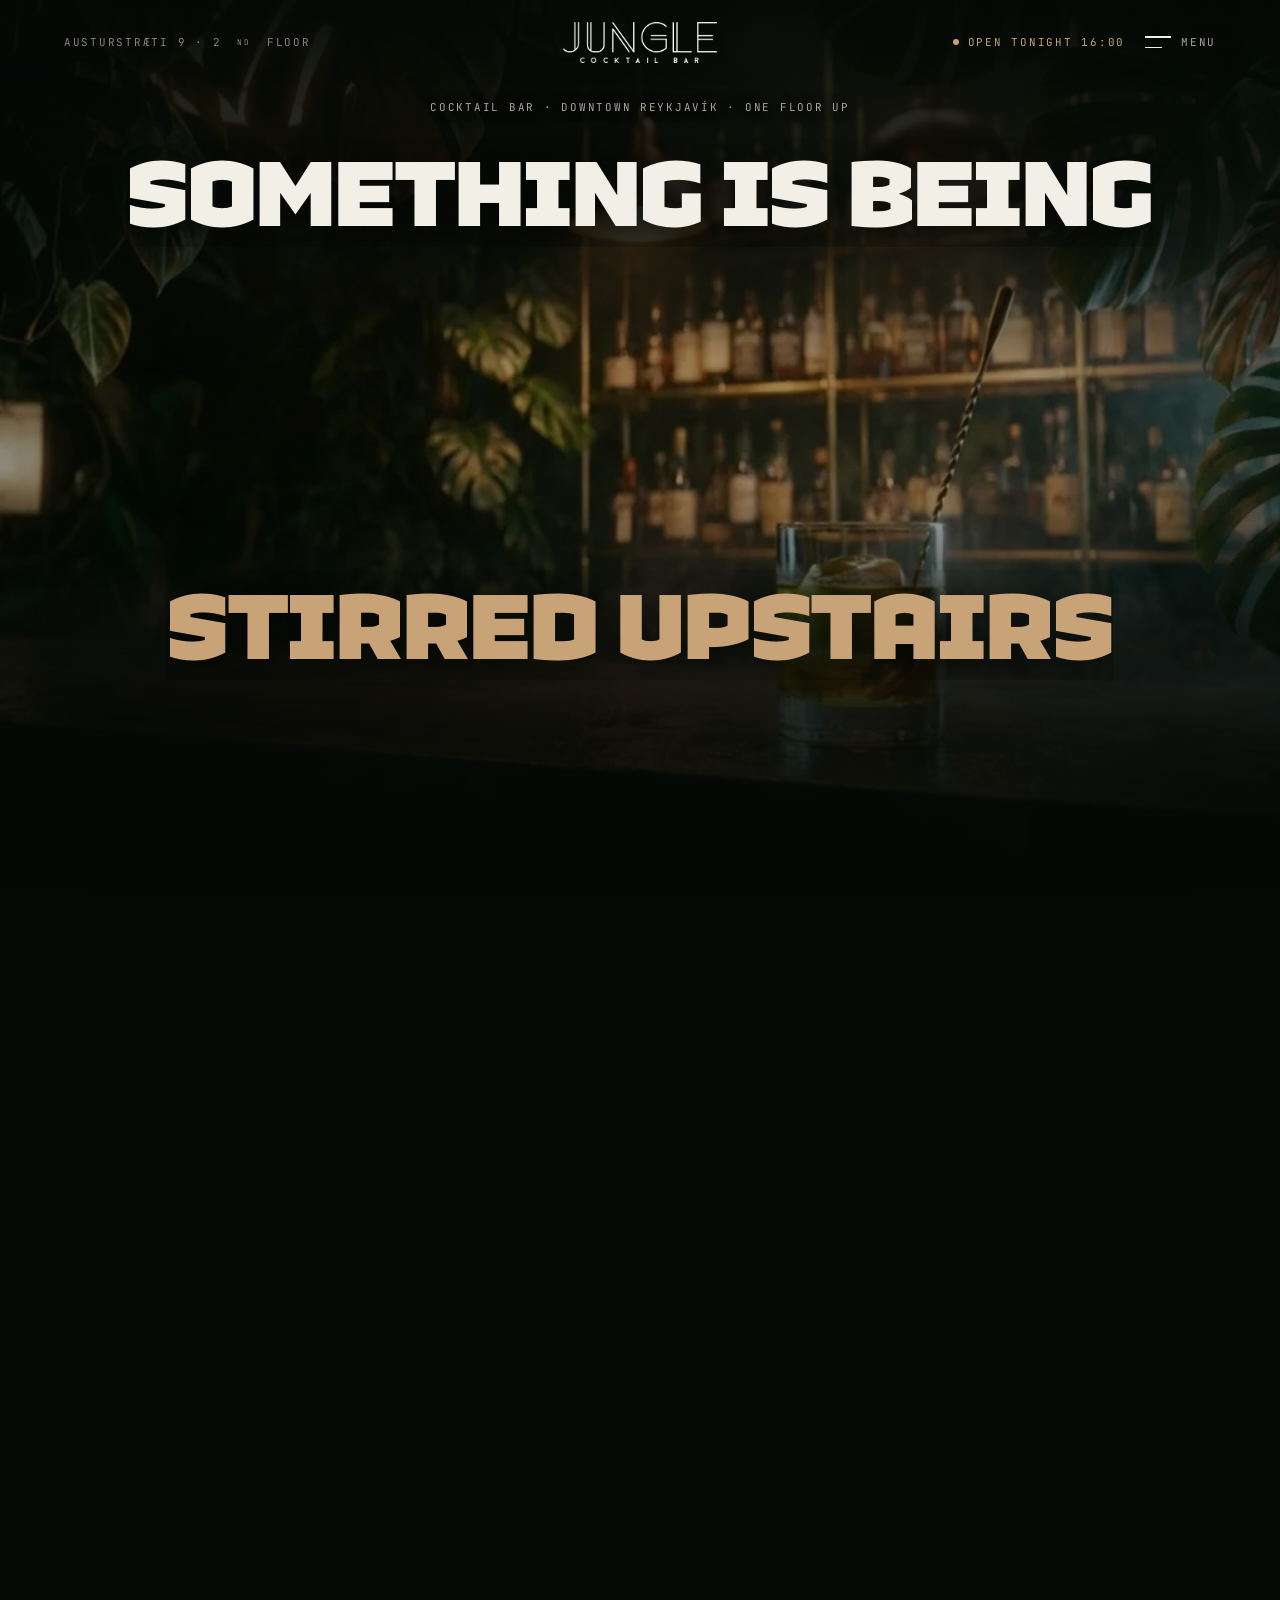
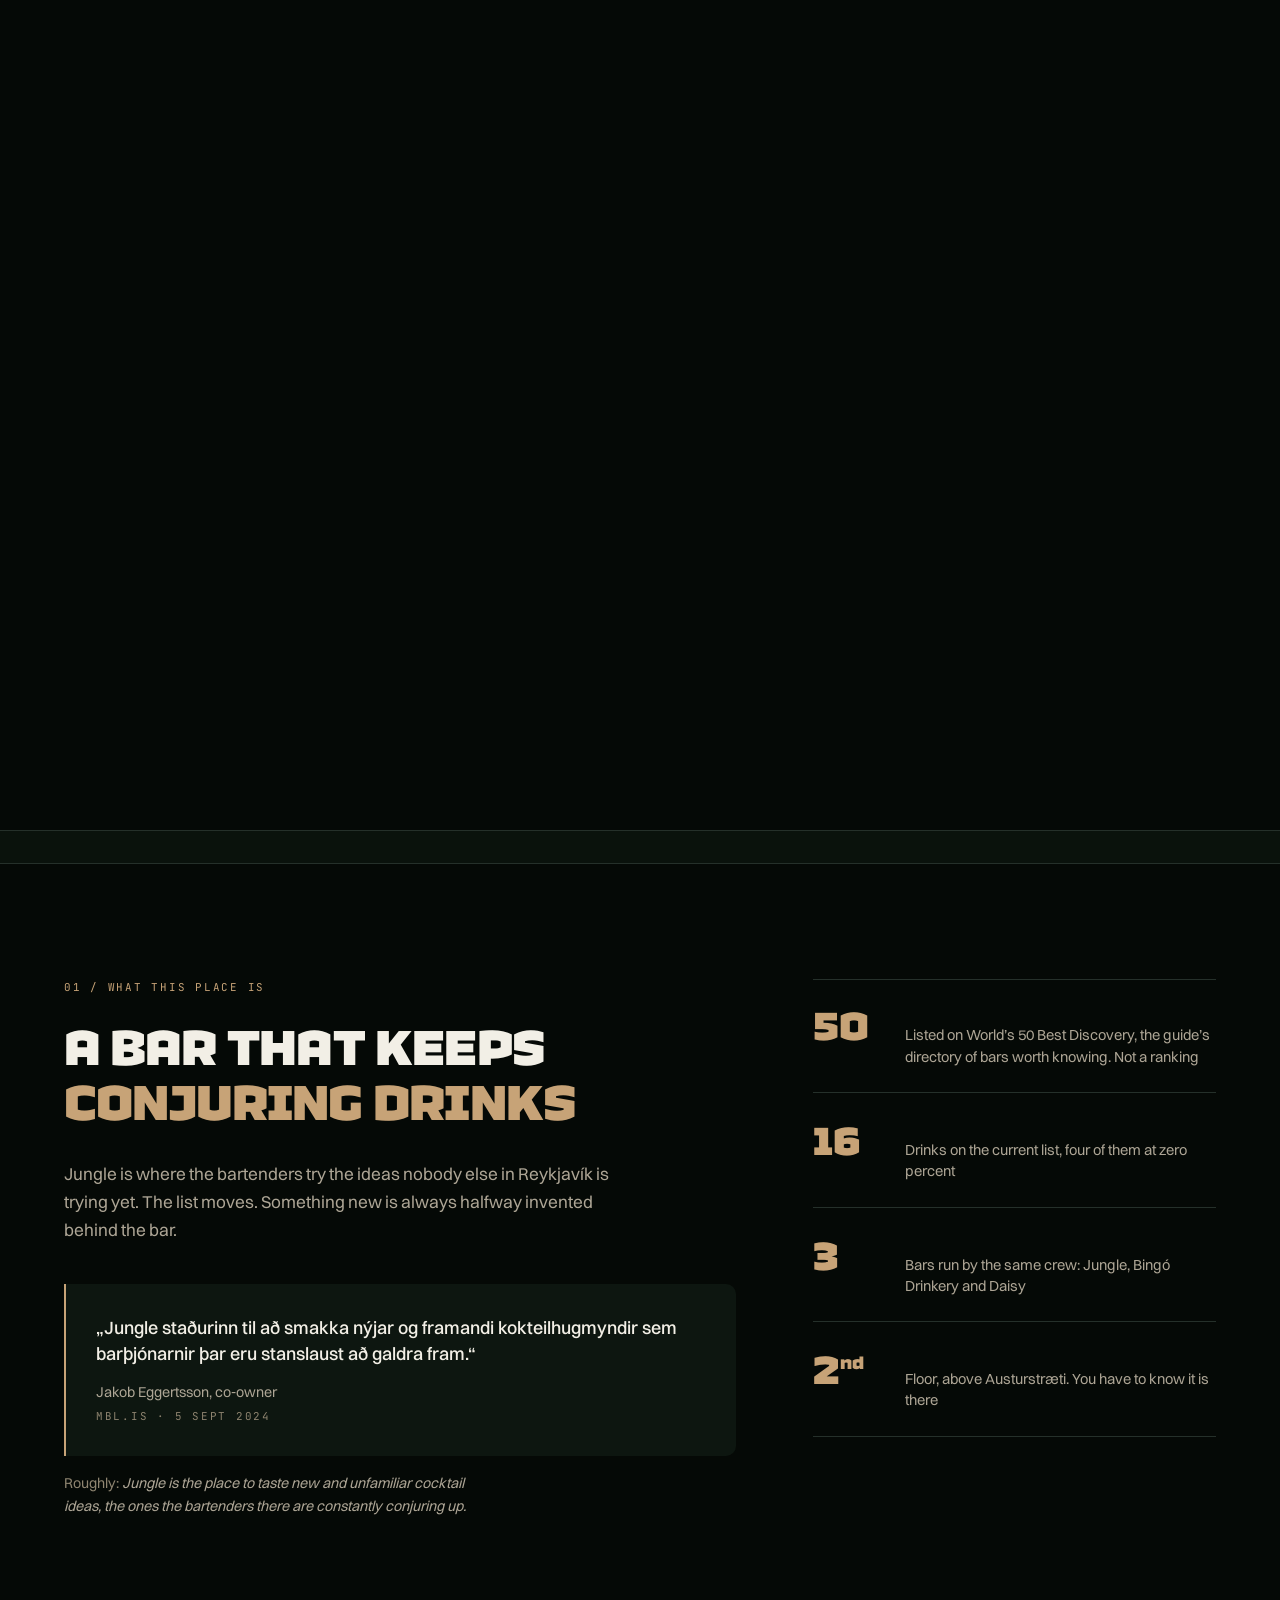
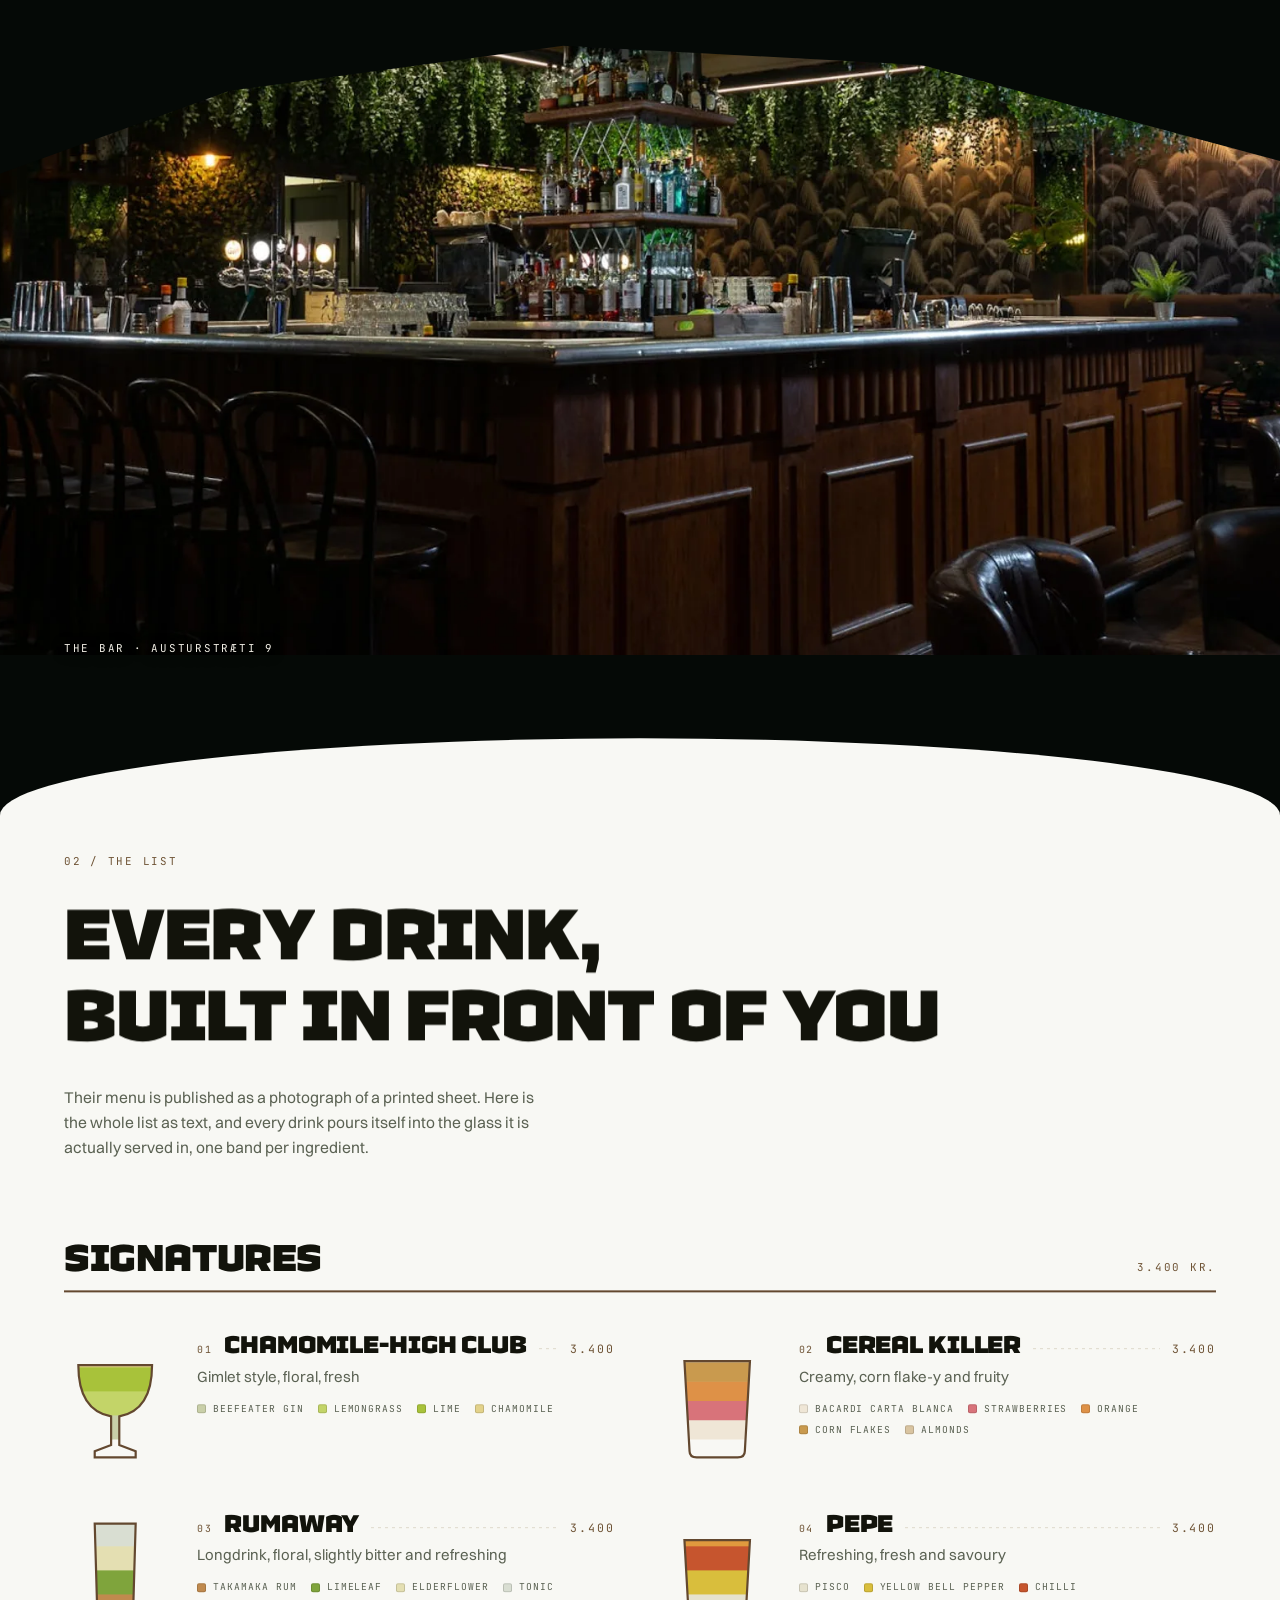
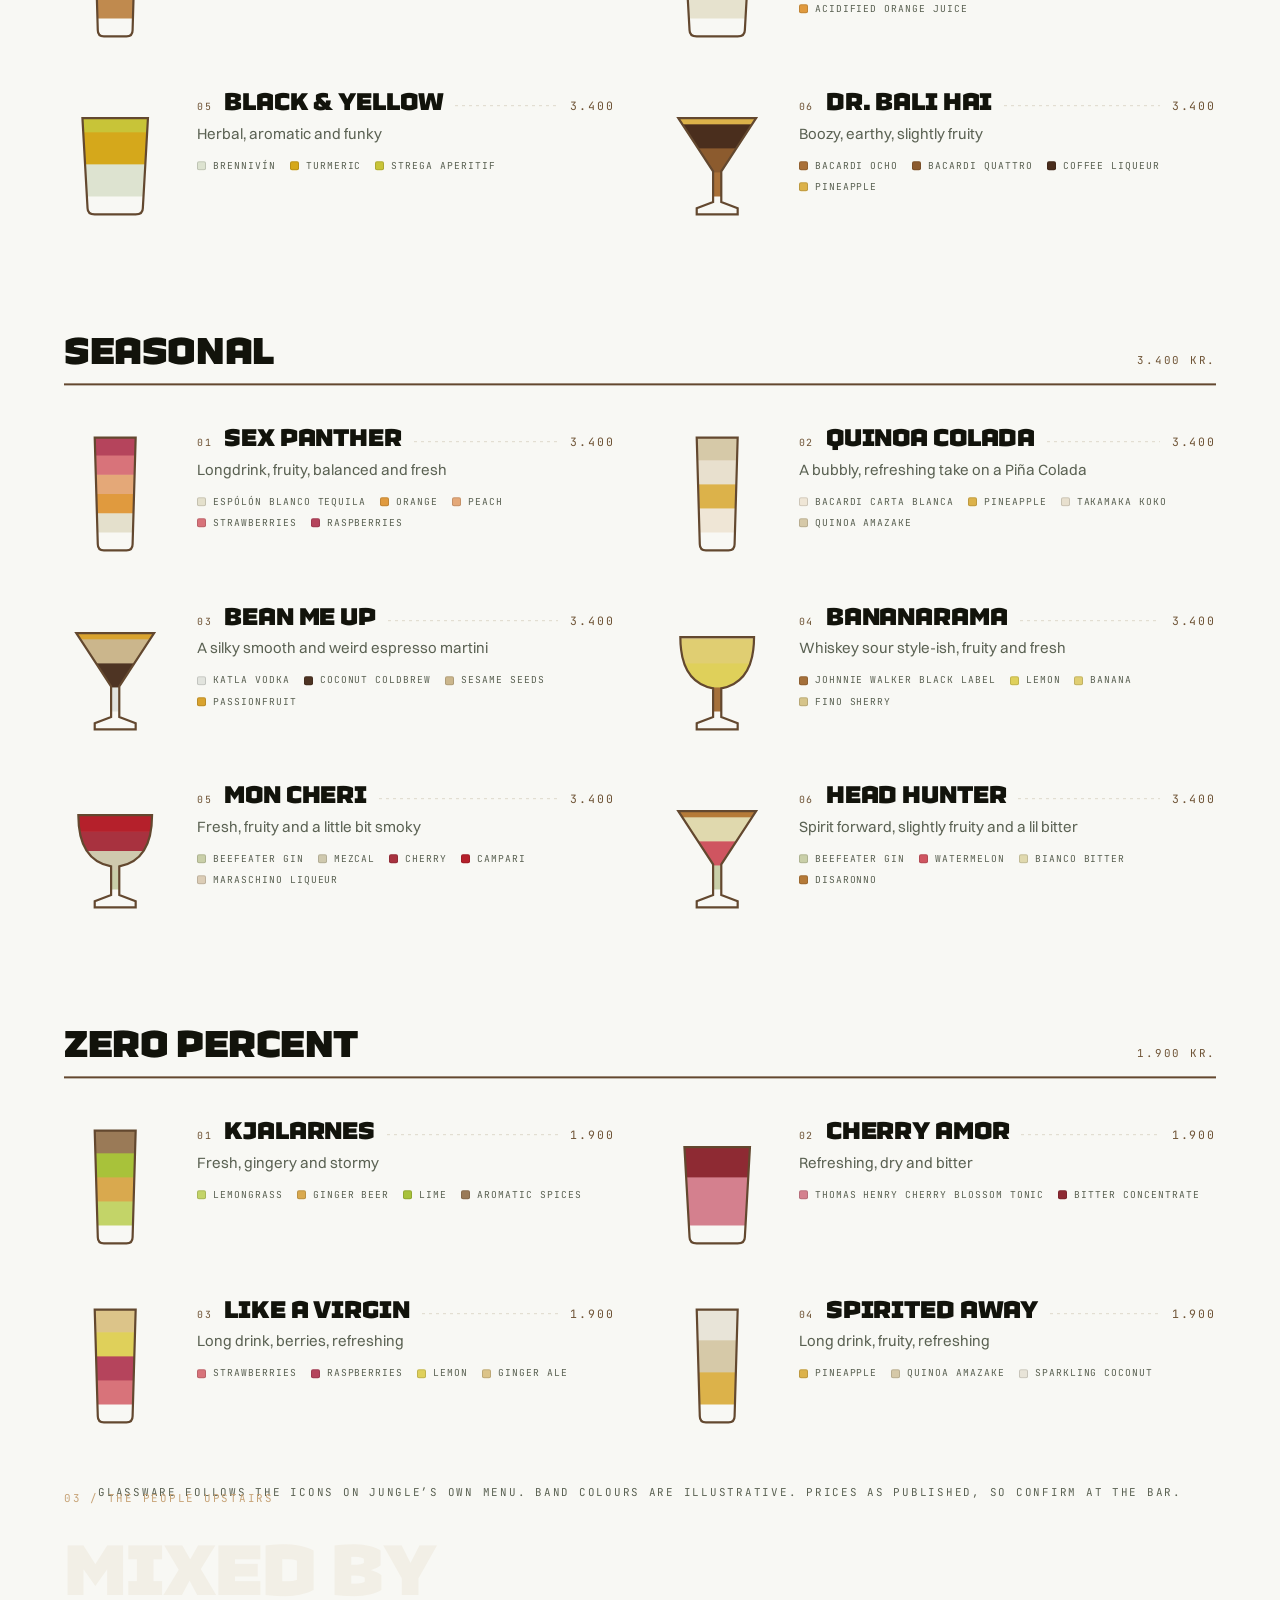
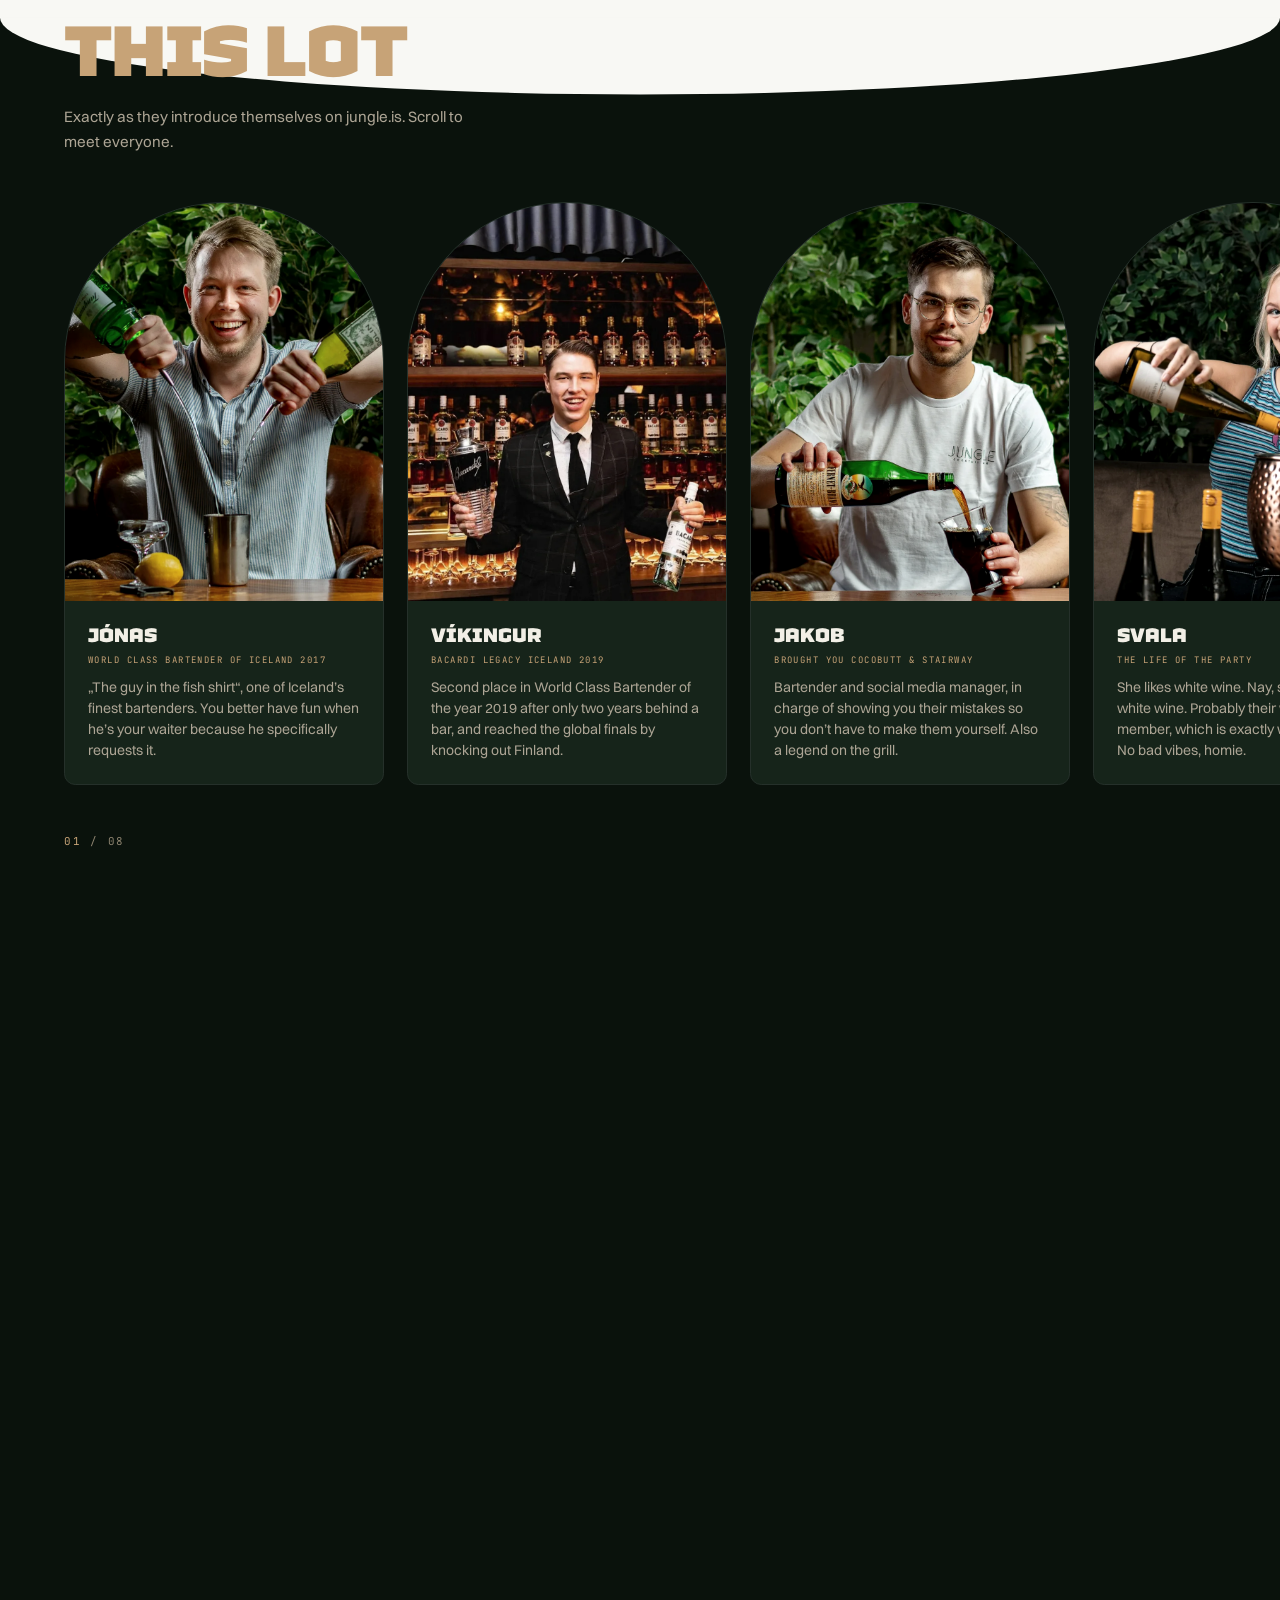
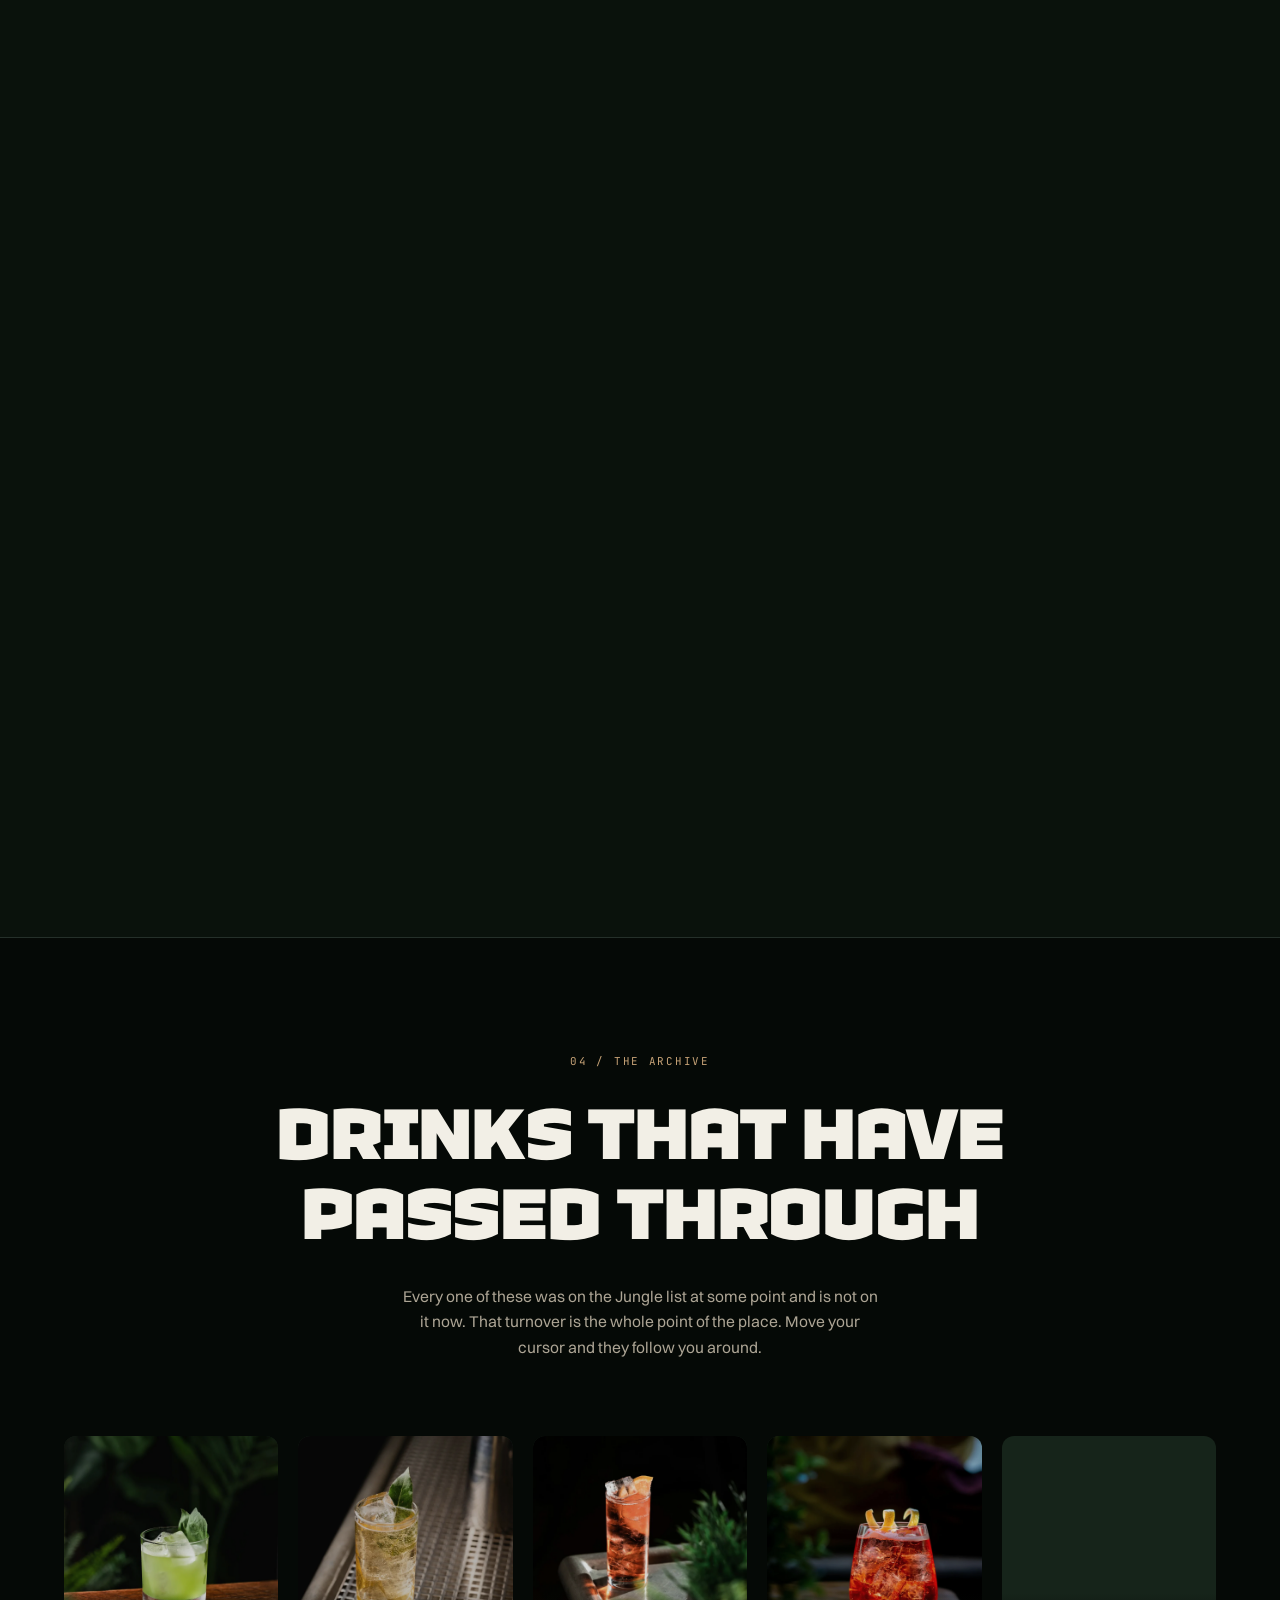
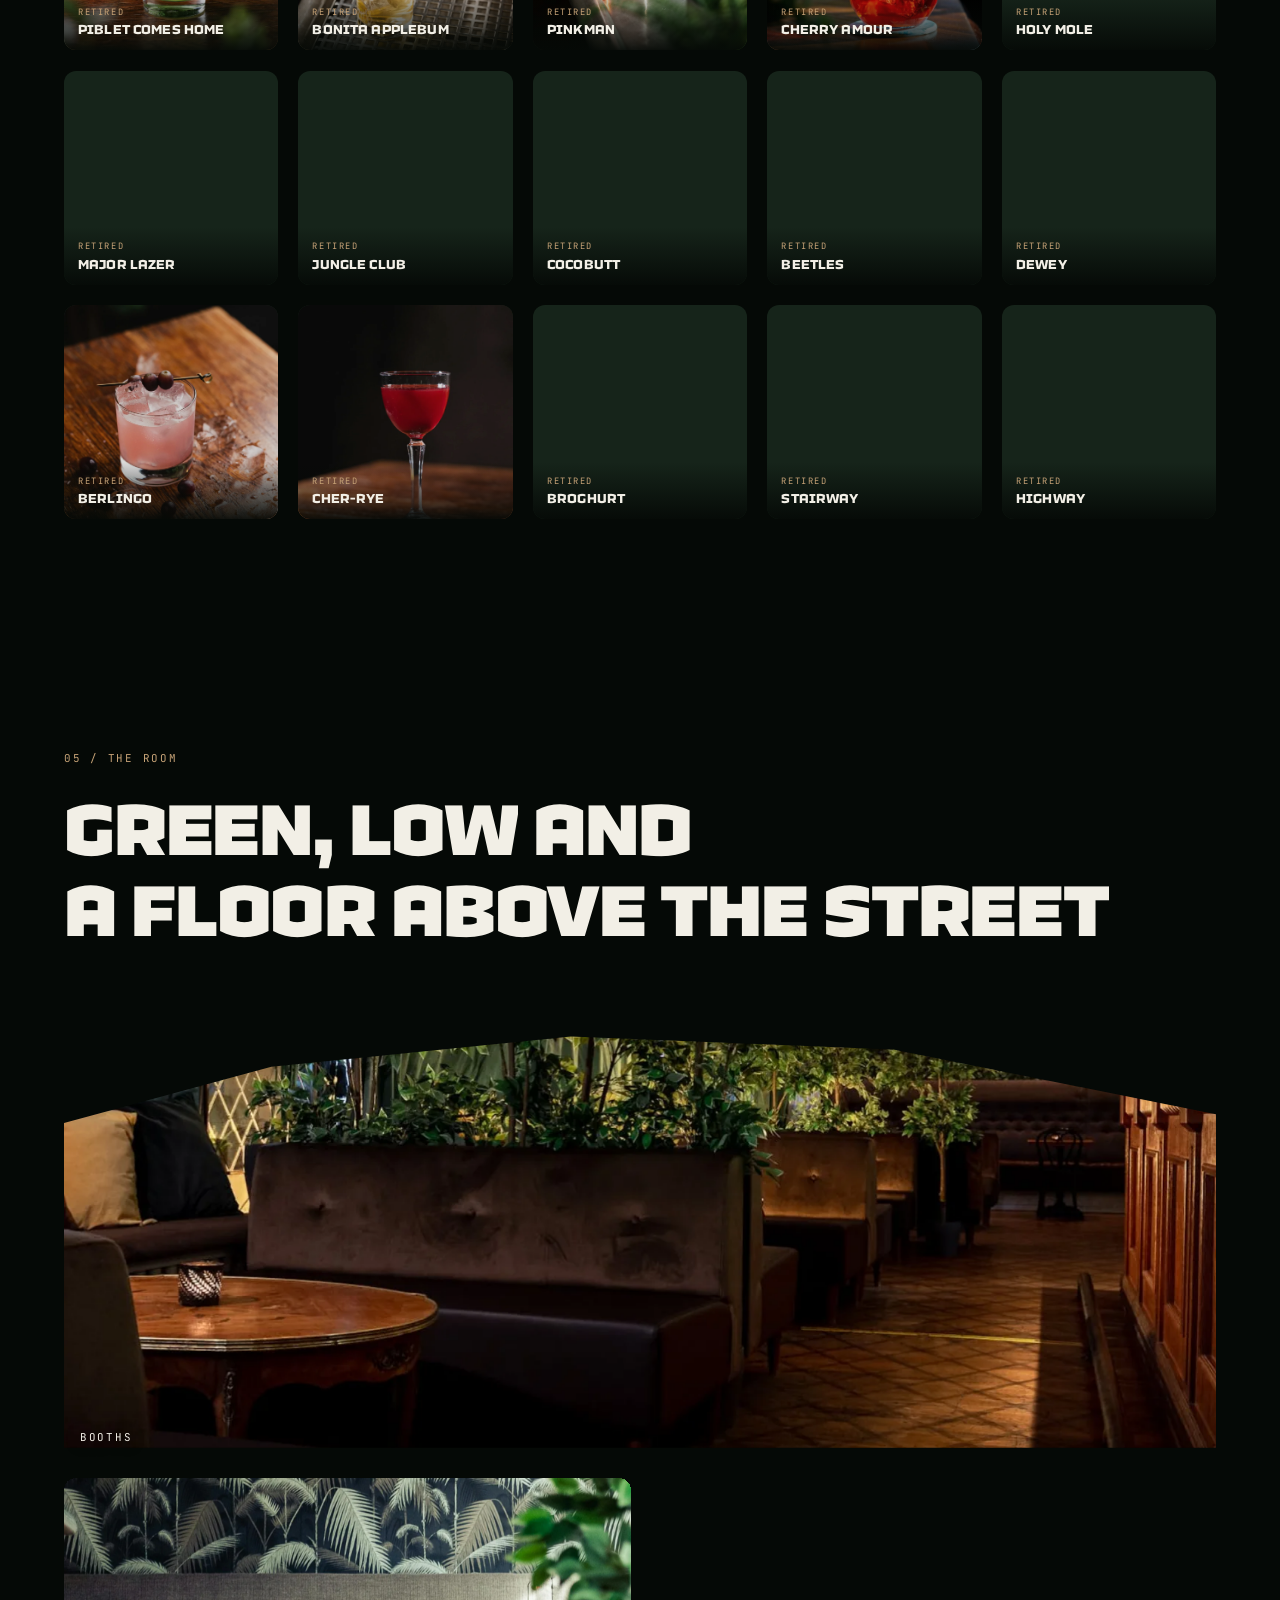
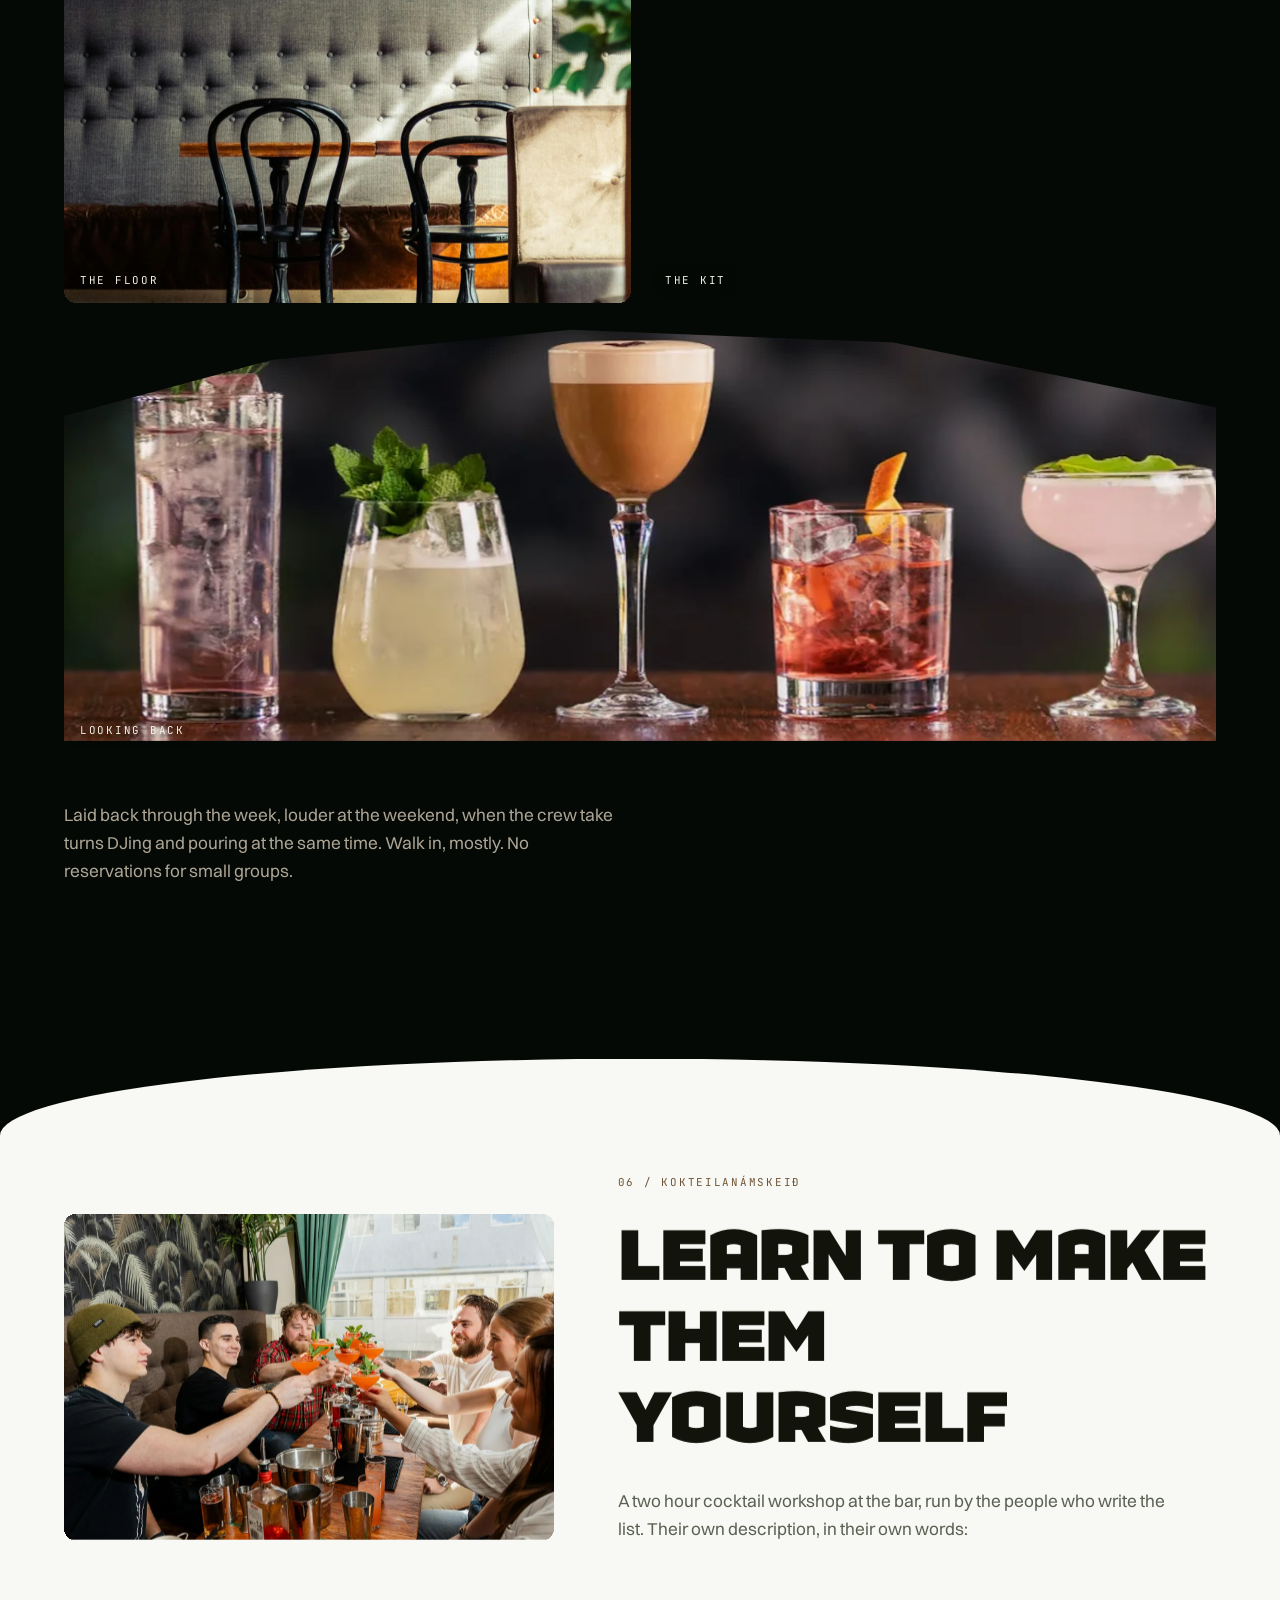
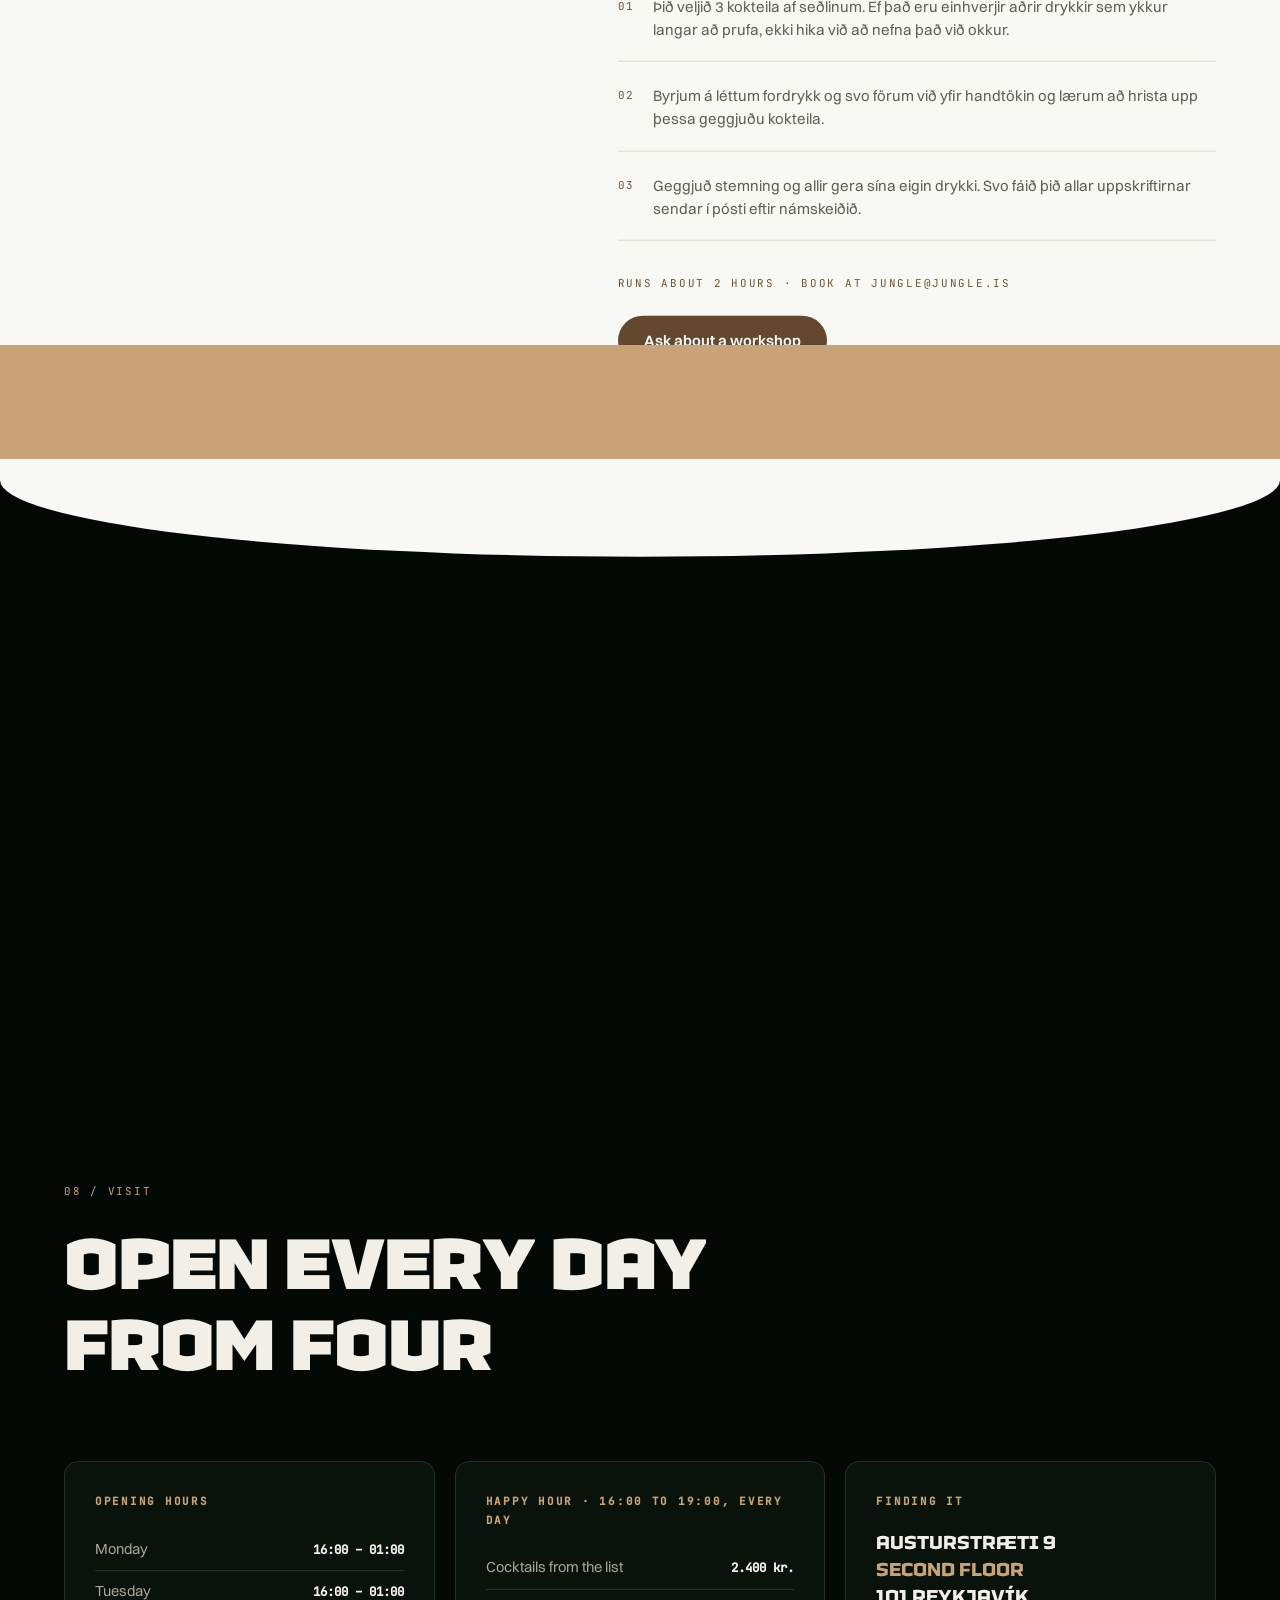
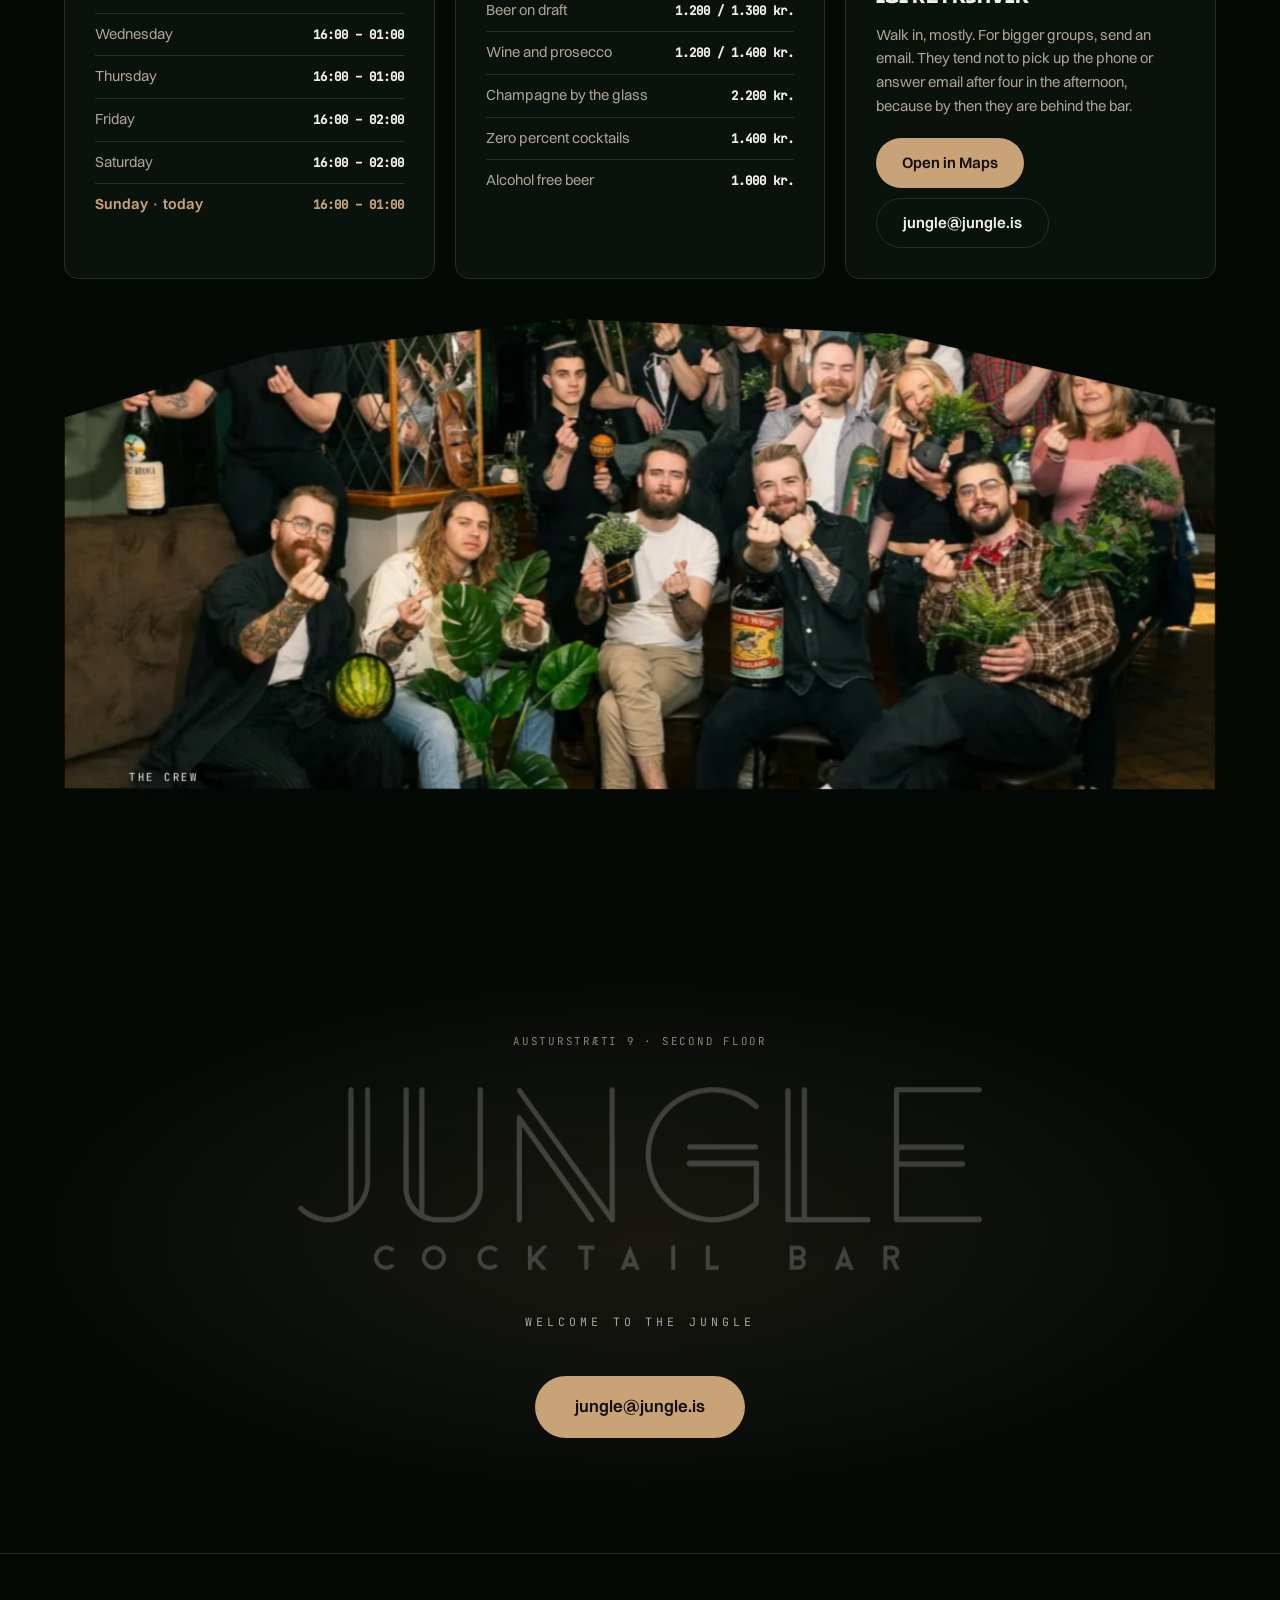
==== index.html @ 67751157 "Jungle Cocktail Bar redesign concept" ====
<!doctype html>
<html lang="en">
<head>
<meta charset="utf-8" />
<meta name="viewport" content="width=device-width, initial-scale=1" />
<title>Jungle Cocktail Bar · Austurstræti 9, Reykjavík</title>
<meta name="description" content="A cocktail bar on the second floor of Austurstræti 9 in downtown Reykjavík. Signature drinks, seasonal drinks and a full zero percent list, poured nightly from 16:00. Listed on World's 50 Best Discovery." />
<meta name="robots" content="noindex" />
<meta name="theme-color" content="#050906" />

<meta property="og:type" content="website" />
<meta property="og:title" content="Jungle Cocktail Bar · Austurstræti 9, Reykjavík" />
<meta property="og:description" content="Come get lost in the jungle in the heart of downtown Reykjavík. Signature and seasonal cocktails, a full zero percent list, and happy hour every day." />
<meta property="og:image" content="assets/img/bar.webp" />
<meta property="og:locale" content="en_GB" />

<link rel="icon" href="assets/favicon.svg" type="image/svg+xml" />
<link rel="preload" href="assets/fonts/Technor-Black.woff2" as="font" type="font/woff2" crossorigin />
<link rel="preload" href="assets/fonts/Switzer-Regular.woff2" as="font" type="font/woff2" crossorigin />
<link rel="preload" as="image" href="assets/stir-wide-poster.webp" />
<link rel="stylesheet" href="styles.css" />

<script type="application/ld+json">
{
  "@context": "https://schema.org",
  "@type": "BarOrPub",
  "name": "Jungle Cocktail Bar",
  "url": "https://jungle.is",
  "email": "jungle@jungle.is",
  "telephone": "+354 792 6969",
  "servesCuisine": "Cocktails",
  "address": {
    "@type": "PostalAddress",
    "streetAddress": "Austurstræti 9, second floor",
    "postalCode": "101",
    "addressLocality": "Reykjavík",
    "addressCountry": "IS"
  },
  "openingHoursSpecification": [
    { "@type": "OpeningHoursSpecification", "dayOfWeek": ["Monday","Tuesday","Wednesday","Thursday","Sunday"], "opens": "16:00", "closes": "01:00" },
    { "@type": "OpeningHoursSpecification", "dayOfWeek": ["Friday","Saturday"], "opens": "16:00", "closes": "02:00" }
  ]
}
</script>
</head>
<body>

<a class="skip" href="#main">Skip to content</a>

<!-- ══════════ opening scene ══════════
     The viewport is an empty glass. Liquid rises behind their wordmark on a
     live wobbling surface, the count runs to 100, then the whole level
     drains away through an arch and the bar is behind it. -->
<div class="gate" id="gate">
  <svg class="gate__liquid" id="gateLiquid" viewBox="0 0 1200 1000" preserveAspectRatio="none" aria-hidden="true">
    <path id="gateWave" fill="#9A7A57" d="M0,1000 L0,1000 Q300,1000 600,1000 T1200,1000 L1200,1000 Z"/>
  </svg>
  <div class="gate__inner">
    <img class="gate__logo" src="assets/img/logo-white.webp" alt="Jungle Cocktail Bar" width="1600" height="427" />
    <p class="gate__line mono" id="gateLine">POURING</p>
  </div>
  <p class="gate__count mono" id="gateCount">00</p>
  <button class="gate__skip mono" id="gateSkip" type="button">Skip</button>
</div>

<!-- ══════════ header ══════════ -->
<header class="hdr" id="hdr">
  <p class="hdr__side hdr__side--l mono">AUSTURSTRÆTI 9 &middot; 2<sup>ND</sup> FLOOR</p>

  <a class="hdr__mark" href="#top" aria-label="Jungle Cocktail Bar, back to top">
    <img src="assets/img/logo-white.webp" alt="Jungle" width="1600" height="427" />
  </a>

  <div class="hdr__side hdr__side--r">
    <p class="mono hdr__open">OPEN TONIGHT 16:00</p>
    <button class="burger" id="burger" aria-expanded="false" aria-controls="menu" aria-label="Open menu">
      <span class="burger__box" aria-hidden="true"><i></i><i></i></span>
      <span class="burger__word mono" aria-hidden="true">MENU</span>
    </button>
  </div>
</header>

<!-- overlay is a SIBLING of the header, never a child (a filtered header becomes the containing block) -->
<div class="menu" id="menu" hidden>
  <div class="menu__inner">
    <nav class="menu__nav" aria-label="Site">
      <a href="#drinks"><span><i class="mono" aria-hidden="true">01</i>Drinks</span></a>
      <a href="#crew"><span><i class="mono" aria-hidden="true">02</i>The crew</span></a>
      <a href="#archive"><span><i class="mono" aria-hidden="true">03</i>Archive</span></a>
      <a href="#room"><span><i class="mono" aria-hidden="true">04</i>The room</span></a>
      <a href="#workshop"><span><i class="mono" aria-hidden="true">05</i>Workshop</span></a>
      <a href="#rent"><span><i class="mono" aria-hidden="true">06</i>Rent the space</span></a>
      <a href="#visit"><span><i class="mono" aria-hidden="true">07</i>Visit</span></a>
    </nav>
    <div class="menu__foot">
      <p class="mono">AUSTURSTRÆTI 9 · SECOND FLOOR · 101 REYKJAVÍK</p>
      <a class="btn btn--main" href="mailto:jungle@jungle.is">jungle@jungle.is</a>
    </div>
  </div>
</div>

<main id="main">

<!-- ══════════ 1. hero ══════════ -->
<div class="heropin" id="heropin">
<section class="hero" id="top">
  <video
    class="hero__film" id="stirVid"
    poster="assets/stir-wide-poster.webp"
    muted loop playsinline preload="auto"
    aria-hidden="true" tabindex="-1"></video>

  <div class="hero__scrim" aria-hidden="true"></div>
  <div class="hero__veil" aria-hidden="true"></div>

  <div class="hero__content">
    <p class="hero__eyebrow mono">COCKTAIL BAR &middot; DOWNTOWN REYKJAVÍK &middot; ONE FLOOR UP</p>

    <h1 class="hero__h1">
      <span class="hero__line hero__line--a" id="lineA"><span class="hero__mask"><span class="hero__inner">Something is being</span></span></span>
      <span class="hero__gap" aria-hidden="true"></span>
      <span class="hero__line hero__line--b" id="lineB"><span class="hero__mask"><span class="hero__inner">stirred upstairs</span></span></span>
    </h1>

    <div class="hero__base" id="heroBase">
      <p class="hero__blurb">Come get lost in the jungle in the heart of downtown Reykjavík. Highballs, craft cocktails, beer on tap, wine, bubbles and bar snacks.</p>
      <div class="hero__acts">
        <a class="btn btn--main" href="#drinks">See the drinks</a>
        <a class="btn btn--ghost" href="#visit">Find us</a>
      </div>
    </div>

    <p class="hero__scroll mono" id="heroHint" aria-hidden="true">SCROLL TO STIR</p>
  </div>
</section>
</div>

<!-- ══════════ 2. ticker ══════════ -->
<section class="ticker" aria-hidden="true">
  <div class="ticker__skew" id="tickSkew"><div class="ticker__track" id="tickTrack"></div></div>
</section>

<!-- ══════════ 3. thesis ══════════ -->
<section class="thesis" id="about">
  <div class="thesis__grid">
    <div class="thesis__text">
      <p class="kicker mono">01 / WHAT THIS PLACE IS</p>
      <h2 class="h2">A bar that keeps<br /><em>conjuring drinks</em></h2>
      <p class="lead">Jungle is where the bartenders try the ideas nobody else in Reykjavík is trying yet. The list moves. Something new is always halfway invented behind the bar.</p>
      <blockquote class="quote">
        <p>&bdquo;Jungle staðurinn til að smakka nýjar og framandi kokteilhugmyndir sem barþjónarnir þar eru stanslaust að galdra fram.&ldquo;</p>
        <footer>
          <span class="quote__who">Jakob Eggertsson, co&#8209;owner</span>
          <span class="quote__src mono">MBL.IS &middot; 5 SEPT 2024</span>
        </footer>
      </blockquote>
      <p class="thesis__gloss">Roughly: <em>Jungle is the place to taste new and unfamiliar cocktail ideas, the ones the bartenders there are constantly conjuring up.</em></p>
    </div>

    <ul class="facts">
      <li><span class="facts__n">50</span><span class="facts__l">Listed on World&rsquo;s 50 Best Discovery, the guide&rsquo;s directory of bars worth knowing. Not a ranking</span></li>
      <li><span class="facts__n">16</span><span class="facts__l">Drinks on the current list, four of them at zero percent</span></li>
      <li><span class="facts__n">3</span><span class="facts__l">Bars run by the same crew: Jungle, Bingó Drinkery and Daisy</span></li>
      <li><span class="facts__n">2<sup>nd</sup></span><span class="facts__l">Floor, above Austurstræti. You have to know it is there</span></li>
    </ul>
  </div>

  <figure class="bleed bleed--tall" data-pour>
    <img src="assets/img/bar.webp" alt="The bar at Jungle, lit low, with hanging greenery over the counter and bottles on the back shelves." width="1900" height="950" loading="lazy" decoding="async" />
    <figcaption class="mono">THE BAR &middot; AUSTURSTRÆTI 9</figcaption>
  </figure>
</section>

<!-- ══════════ 4. drinks — every drink builds its own glass ══════════ -->
<section class="drinks paper" id="drinks">
  <header class="sec-head">
    <p class="kicker mono">02 / THE LIST</p>
    <h2 class="h2">Every drink,<br />built in front of you</h2>
    <p class="sec-head__note">Their menu is published as a photograph of a printed sheet. Here is the whole list as text, and every drink pours itself into the glass it is actually served in, one band per ingredient.</p>
  </header>

  <div class="sheet">
      <section class="course" aria-labelledby="course-sig">
        <header class="course__head">
          <h3 class="course__title" id="course-sig">Signatures</h3>
          <p class="course__price mono">3.400 kr.</p>
        </header>
        <ul class="course__list">
          <li class="dish">
            <div class="dish__glass" aria-hidden="true">
              <svg viewBox="0 0 100 130" class="gl" data-fill>
                <defs><clipPath id="cp-sig-0"><path d="M14 34 Q14 78 46 84 L46 112 L30 118 L30 124 L70 124 L70 118 L54 112 L54 84 Q86 78 86 34 Z"/></clipPath></defs>
                <g clip-path="url(#cp-sig-0)">
                  <rect class="gl__band" data-band="0" x="0" y="82.5" width="100" height="24.1" fill="#C9CFA8"/>
                  <rect class="gl__band" data-band="1" x="0" y="59.0" width="100" height="24.1" fill="#C3D468"/>
                  <rect class="gl__band" data-band="2" x="0" y="35.5" width="100" height="24.1" fill="#A8C23A"/>
                  <rect class="gl__band" data-band="3" x="0" y="12.0" width="100" height="24.1" fill="#E3D28A"/>
                </g>
                <path class="gl__out" d="M14 34 Q14 78 46 84 L46 112 L30 118 L30 124 L70 124 L70 118 L54 112 L54 84 Q86 78 86 34 Z"/>
              </svg>
            </div>
            <div class="dish__body">
              <p class="dish__top"><span class="dish__n mono">01</span><span class="dish__name">Chamomile-High Club</span><span class="dish__rule" aria-hidden="true"></span><span class="dish__p mono">3.400</span></p>
              <p class="dish__note">Gimlet style, floral, fresh</p>
              <ul class="dish__spec"><li data-ing="0"><i style="--c:#C9CFA8" aria-hidden="true"></i>Beefeater Gin</li><li data-ing="1"><i style="--c:#C3D468" aria-hidden="true"></i>Lemongrass</li><li data-ing="2"><i style="--c:#A8C23A" aria-hidden="true"></i>Lime</li><li data-ing="3"><i style="--c:#E3D28A" aria-hidden="true"></i>Chamomile</li></ul>
            </div>
          </li>
          <li class="dish">
            <div class="dish__glass" aria-hidden="true">
              <svg viewBox="0 0 100 130" class="gl" data-fill>
                <defs><clipPath id="cp-sig-1"><path d="M18 30 L23 118 Q23 124 30 124 L70 124 Q77 124 77 118 L82 30 Z"/></clipPath></defs>
                <g clip-path="url(#cp-sig-1)">
                  <rect class="gl__band" data-band="0" x="0" y="87.2" width="100" height="19.4" fill="#EFE6D6"/>
                  <rect class="gl__band" data-band="1" x="0" y="68.4" width="100" height="19.4" fill="#D8737A"/>
                  <rect class="gl__band" data-band="2" x="0" y="49.6" width="100" height="19.4" fill="#DE9147"/>
                  <rect class="gl__band" data-band="3" x="0" y="30.8" width="100" height="19.4" fill="#C99A4E"/>
                  <rect class="gl__band" data-band="4" x="0" y="12.0" width="100" height="19.4" fill="#D9C4A0"/>
                </g>
                <path class="gl__out" d="M18 30 L23 118 Q23 124 30 124 L70 124 Q77 124 77 118 L82 30 Z"/>
              </svg>
            </div>
            <div class="dish__body">
              <p class="dish__top"><span class="dish__n mono">02</span><span class="dish__name">Cereal Killer</span><span class="dish__rule" aria-hidden="true"></span><span class="dish__p mono">3.400</span></p>
              <p class="dish__note">Creamy, corn flake-y and fruity</p>
              <ul class="dish__spec"><li data-ing="0"><i style="--c:#EFE6D6" aria-hidden="true"></i>Bacardi Carta Blanca</li><li data-ing="1"><i style="--c:#D8737A" aria-hidden="true"></i>Strawberries</li><li data-ing="2"><i style="--c:#DE9147" aria-hidden="true"></i>Orange</li><li data-ing="3"><i style="--c:#C99A4E" aria-hidden="true"></i>Corn Flakes</li><li data-ing="4"><i style="--c:#D9C4A0" aria-hidden="true"></i>Almonds</li></ul>
            </div>
          </li>
          <li class="dish">
            <div class="dish__glass" aria-hidden="true">
              <svg viewBox="0 0 100 130" class="gl" data-fill>
                <defs><clipPath id="cp-sig-2"><path d="M30 14 L33 118 Q33 124 39 124 L61 124 Q67 124 67 118 L70 14 Z"/></clipPath></defs>
                <g clip-path="url(#cp-sig-2)">
                  <rect class="gl__band" data-band="0" x="0" y="82.5" width="100" height="24.1" fill="#C08A4E"/>
                  <rect class="gl__band" data-band="1" x="0" y="59.0" width="100" height="24.1" fill="#7FA43C"/>
                  <rect class="gl__band" data-band="2" x="0" y="35.5" width="100" height="24.1" fill="#E4DFB2"/>
                  <rect class="gl__band" data-band="3" x="0" y="12.0" width="100" height="24.1" fill="#D9DED2"/>
                </g>
                <path class="gl__out" d="M30 14 L33 118 Q33 124 39 124 L61 124 Q67 124 67 118 L70 14 Z"/>
              </svg>
            </div>
            <div class="dish__body">
              <p class="dish__top"><span class="dish__n mono">03</span><span class="dish__name">Rumaway</span><span class="dish__rule" aria-hidden="true"></span><span class="dish__p mono">3.400</span></p>
              <p class="dish__note">Longdrink, floral, slightly bitter and refreshing</p>
              <ul class="dish__spec"><li data-ing="0"><i style="--c:#C08A4E" aria-hidden="true"></i>Takamaka Rum</li><li data-ing="1"><i style="--c:#7FA43C" aria-hidden="true"></i>Limeleaf</li><li data-ing="2"><i style="--c:#E4DFB2" aria-hidden="true"></i>Elderflower</li><li data-ing="3"><i style="--c:#D9DED2" aria-hidden="true"></i>Tonic</li></ul>
            </div>
          </li>
          <li class="dish">
            <div class="dish__glass" aria-hidden="true">
              <svg viewBox="0 0 100 130" class="gl" data-fill>
                <defs><clipPath id="cp-sig-3"><path d="M18 30 L23 118 Q23 124 30 124 L70 124 Q77 124 77 118 L82 30 Z"/></clipPath></defs>
                <g clip-path="url(#cp-sig-3)">
                  <rect class="gl__band" data-band="0" x="0" y="82.5" width="100" height="24.1" fill="#E6E2CE"/>
                  <rect class="gl__band" data-band="1" x="0" y="59.0" width="100" height="24.1" fill="#D9BE3C"/>
                  <rect class="gl__band" data-band="2" x="0" y="35.5" width="100" height="24.1" fill="#C6552E"/>
                  <rect class="gl__band" data-band="3" x="0" y="12.0" width="100" height="24.1" fill="#E09A3E"/>
                </g>
                <path class="gl__out" d="M18 30 L23 118 Q23 124 30 124 L70 124 Q77 124 77 118 L82 30 Z"/>
              </svg>
            </div>
            <div class="dish__body">
              <p class="dish__top"><span class="dish__n mono">04</span><span class="dish__name">Pepe</span><span class="dish__rule" aria-hidden="true"></span><span class="dish__p mono">3.400</span></p>
              <p class="dish__note">Refreshing, fresh and savoury</p>
              <ul class="dish__spec"><li data-ing="0"><i style="--c:#E6E2CE" aria-hidden="true"></i>Pisco</li><li data-ing="1"><i style="--c:#D9BE3C" aria-hidden="true"></i>Yellow bell pepper</li><li data-ing="2"><i style="--c:#C6552E" aria-hidden="true"></i>Chilli</li><li data-ing="3"><i style="--c:#E09A3E" aria-hidden="true"></i>Acidified orange juice</li></ul>
            </div>
          </li>
          <li class="dish">
            <div class="dish__glass" aria-hidden="true">
              <svg viewBox="0 0 100 130" class="gl" data-fill>
                <defs><clipPath id="cp-sig-4"><path d="M18 30 L23 118 Q23 124 30 124 L70 124 Q77 124 77 118 L82 30 Z"/></clipPath></defs>
                <g clip-path="url(#cp-sig-4)">
                  <rect class="gl__band" data-band="0" x="0" y="74.7" width="100" height="31.9" fill="#DDE3D0"/>
                  <rect class="gl__band" data-band="1" x="0" y="43.3" width="100" height="31.9" fill="#D5A81B"/>
                  <rect class="gl__band" data-band="2" x="0" y="12.0" width="100" height="31.9" fill="#C8C438"/>
                </g>
                <path class="gl__out" d="M18 30 L23 118 Q23 124 30 124 L70 124 Q77 124 77 118 L82 30 Z"/>
              </svg>
            </div>
            <div class="dish__body">
              <p class="dish__top"><span class="dish__n mono">05</span><span class="dish__name">Black &amp; Yellow</span><span class="dish__rule" aria-hidden="true"></span><span class="dish__p mono">3.400</span></p>
              <p class="dish__note">Herbal, aromatic and funky</p>
              <ul class="dish__spec"><li data-ing="0"><i style="--c:#DDE3D0" aria-hidden="true"></i>Brennivín</li><li data-ing="1"><i style="--c:#D5A81B" aria-hidden="true"></i>Turmeric</li><li data-ing="2"><i style="--c:#C8C438" aria-hidden="true"></i>Strega Aperitif</li></ul>
            </div>
          </li>
          <li class="dish">
            <div class="dish__glass" aria-hidden="true">
              <svg viewBox="0 0 100 130" class="gl" data-fill>
                <defs><clipPath id="cp-sig-5"><path d="M12 30 L46 82 L46 112 L30 118 L30 124 L70 124 L70 118 L54 112 L54 82 L88 30 Z"/></clipPath></defs>
                <g clip-path="url(#cp-sig-5)">
                  <rect class="gl__band" data-band="0" x="0" y="82.5" width="100" height="24.1" fill="#A97038"/>
                  <rect class="gl__band" data-band="1" x="0" y="59.0" width="100" height="24.1" fill="#8C5B2E"/>
                  <rect class="gl__band" data-band="2" x="0" y="35.5" width="100" height="24.1" fill="#4A2E1D"/>
                  <rect class="gl__band" data-band="3" x="0" y="12.0" width="100" height="24.1" fill="#DCB24A"/>
                </g>
                <path class="gl__out" d="M12 30 L46 82 L46 112 L30 118 L30 124 L70 124 L70 118 L54 112 L54 82 L88 30 Z"/>
              </svg>
            </div>
            <div class="dish__body">
              <p class="dish__top"><span class="dish__n mono">06</span><span class="dish__name">Dr. Bali Hai</span><span class="dish__rule" aria-hidden="true"></span><span class="dish__p mono">3.400</span></p>
              <p class="dish__note">Boozy, earthy, slightly fruity</p>
              <ul class="dish__spec"><li data-ing="0"><i style="--c:#A97038" aria-hidden="true"></i>Bacardi Ocho</li><li data-ing="1"><i style="--c:#8C5B2E" aria-hidden="true"></i>Bacardi Quattro</li><li data-ing="2"><i style="--c:#4A2E1D" aria-hidden="true"></i>Coffee liqueur</li><li data-ing="3"><i style="--c:#DCB24A" aria-hidden="true"></i>Pineapple</li></ul>
            </div>
          </li>
        </ul>
      </section>
      <section class="course" aria-labelledby="course-sea">
        <header class="course__head">
          <h3 class="course__title" id="course-sea">Seasonal</h3>
          <p class="course__price mono">3.400 kr.</p>
        </header>
        <ul class="course__list">
          <li class="dish">
            <div class="dish__glass" aria-hidden="true">
              <svg viewBox="0 0 100 130" class="gl" data-fill>
                <defs><clipPath id="cp-sea-0"><path d="M30 14 L33 118 Q33 124 39 124 L61 124 Q67 124 67 118 L70 14 Z"/></clipPath></defs>
                <g clip-path="url(#cp-sea-0)">
                  <rect class="gl__band" data-band="0" x="0" y="87.2" width="100" height="19.4" fill="#E4E0CC"/>
                  <rect class="gl__band" data-band="1" x="0" y="68.4" width="100" height="19.4" fill="#E09A3E"/>
                  <rect class="gl__band" data-band="2" x="0" y="49.6" width="100" height="19.4" fill="#E4A878"/>
                  <rect class="gl__band" data-band="3" x="0" y="30.8" width="100" height="19.4" fill="#D8737A"/>
                  <rect class="gl__band" data-band="4" x="0" y="12.0" width="100" height="19.4" fill="#B5445C"/>
                </g>
                <path class="gl__out" d="M30 14 L33 118 Q33 124 39 124 L61 124 Q67 124 67 118 L70 14 Z"/>
              </svg>
            </div>
            <div class="dish__body">
              <p class="dish__top"><span class="dish__n mono">01</span><span class="dish__name">Sex Panther</span><span class="dish__rule" aria-hidden="true"></span><span class="dish__p mono">3.400</span></p>
              <p class="dish__note">Longdrink, fruity, balanced and fresh</p>
              <ul class="dish__spec"><li data-ing="0"><i style="--c:#E4E0CC" aria-hidden="true"></i>Espólón Blanco Tequila</li><li data-ing="1"><i style="--c:#E09A3E" aria-hidden="true"></i>Orange</li><li data-ing="2"><i style="--c:#E4A878" aria-hidden="true"></i>Peach</li><li data-ing="3"><i style="--c:#D8737A" aria-hidden="true"></i>Strawberries</li><li data-ing="4"><i style="--c:#B5445C" aria-hidden="true"></i>Raspberries</li></ul>
            </div>
          </li>
          <li class="dish">
            <div class="dish__glass" aria-hidden="true">
              <svg viewBox="0 0 100 130" class="gl" data-fill>
                <defs><clipPath id="cp-sea-1"><path d="M30 14 L33 118 Q33 124 39 124 L61 124 Q67 124 67 118 L70 14 Z"/></clipPath></defs>
                <g clip-path="url(#cp-sea-1)">
                  <rect class="gl__band" data-band="0" x="0" y="82.5" width="100" height="24.1" fill="#EFE6D6"/>
                  <rect class="gl__band" data-band="1" x="0" y="59.0" width="100" height="24.1" fill="#DCB24A"/>
                  <rect class="gl__band" data-band="2" x="0" y="35.5" width="100" height="24.1" fill="#E8E0CE"/>
                  <rect class="gl__band" data-band="3" x="0" y="12.0" width="100" height="24.1" fill="#D6C9A8"/>
                </g>
                <path class="gl__out" d="M30 14 L33 118 Q33 124 39 124 L61 124 Q67 124 67 118 L70 14 Z"/>
              </svg>
            </div>
            <div class="dish__body">
              <p class="dish__top"><span class="dish__n mono">02</span><span class="dish__name">Quinoa Colada</span><span class="dish__rule" aria-hidden="true"></span><span class="dish__p mono">3.400</span></p>
              <p class="dish__note">A bubbly, refreshing take on a Piña Colada</p>
              <ul class="dish__spec"><li data-ing="0"><i style="--c:#EFE6D6" aria-hidden="true"></i>Bacardi Carta Blanca</li><li data-ing="1"><i style="--c:#DCB24A" aria-hidden="true"></i>Pineapple</li><li data-ing="2"><i style="--c:#E8E0CE" aria-hidden="true"></i>Takamaka Koko</li><li data-ing="3"><i style="--c:#D6C9A8" aria-hidden="true"></i>Quinoa amazake</li></ul>
            </div>
          </li>
          <li class="dish">
            <div class="dish__glass" aria-hidden="true">
              <svg viewBox="0 0 100 130" class="gl" data-fill>
                <defs><clipPath id="cp-sea-2"><path d="M12 30 L46 82 L46 112 L30 118 L30 124 L70 124 L70 118 L54 112 L54 82 L88 30 Z"/></clipPath></defs>
                <g clip-path="url(#cp-sea-2)">
                  <rect class="gl__band" data-band="0" x="0" y="82.5" width="100" height="24.1" fill="#E2E4DE"/>
                  <rect class="gl__band" data-band="1" x="0" y="59.0" width="100" height="24.1" fill="#4E3423"/>
                  <rect class="gl__band" data-band="2" x="0" y="35.5" width="100" height="24.1" fill="#CBB68C"/>
                  <rect class="gl__band" data-band="3" x="0" y="12.0" width="100" height="24.1" fill="#D9A32E"/>
                </g>
                <path class="gl__out" d="M12 30 L46 82 L46 112 L30 118 L30 124 L70 124 L70 118 L54 112 L54 82 L88 30 Z"/>
              </svg>
            </div>
            <div class="dish__body">
              <p class="dish__top"><span class="dish__n mono">03</span><span class="dish__name">Bean Me Up</span><span class="dish__rule" aria-hidden="true"></span><span class="dish__p mono">3.400</span></p>
              <p class="dish__note">A silky smooth and weird espresso martini</p>
              <ul class="dish__spec"><li data-ing="0"><i style="--c:#E2E4DE" aria-hidden="true"></i>Katla Vodka</li><li data-ing="1"><i style="--c:#4E3423" aria-hidden="true"></i>Coconut coldbrew</li><li data-ing="2"><i style="--c:#CBB68C" aria-hidden="true"></i>Sesame seeds</li><li data-ing="3"><i style="--c:#D9A32E" aria-hidden="true"></i>Passionfruit</li></ul>
            </div>
          </li>
          <li class="dish">
            <div class="dish__glass" aria-hidden="true">
              <svg viewBox="0 0 100 130" class="gl" data-fill>
                <defs><clipPath id="cp-sea-3"><path d="M14 34 Q14 78 46 84 L46 112 L30 118 L30 124 L70 124 L70 118 L54 112 L54 84 Q86 78 86 34 Z"/></clipPath></defs>
                <g clip-path="url(#cp-sea-3)">
                  <rect class="gl__band" data-band="0" x="0" y="82.5" width="100" height="24.1" fill="#A5703A"/>
                  <rect class="gl__band" data-band="1" x="0" y="59.0" width="100" height="24.1" fill="#DFD05A"/>
                  <rect class="gl__band" data-band="2" x="0" y="35.5" width="100" height="24.1" fill="#E0CE72"/>
                  <rect class="gl__band" data-band="3" x="0" y="12.0" width="100" height="24.1" fill="#D6C489"/>
                </g>
                <path class="gl__out" d="M14 34 Q14 78 46 84 L46 112 L30 118 L30 124 L70 124 L70 118 L54 112 L54 84 Q86 78 86 34 Z"/>
              </svg>
            </div>
            <div class="dish__body">
              <p class="dish__top"><span class="dish__n mono">04</span><span class="dish__name">Bananarama</span><span class="dish__rule" aria-hidden="true"></span><span class="dish__p mono">3.400</span></p>
              <p class="dish__note">Whiskey sour style-ish, fruity and fresh</p>
              <ul class="dish__spec"><li data-ing="0"><i style="--c:#A5703A" aria-hidden="true"></i>Johnnie Walker Black Label</li><li data-ing="1"><i style="--c:#DFD05A" aria-hidden="true"></i>Lemon</li><li data-ing="2"><i style="--c:#E0CE72" aria-hidden="true"></i>Banana</li><li data-ing="3"><i style="--c:#D6C489" aria-hidden="true"></i>Fino sherry</li></ul>
            </div>
          </li>
          <li class="dish">
            <div class="dish__glass" aria-hidden="true">
              <svg viewBox="0 0 100 130" class="gl" data-fill>
                <defs><clipPath id="cp-sea-4"><path d="M14 34 Q14 78 46 84 L46 112 L30 118 L30 124 L70 124 L70 118 L54 112 L54 84 Q86 78 86 34 Z"/></clipPath></defs>
                <g clip-path="url(#cp-sea-4)">
                  <rect class="gl__band" data-band="0" x="0" y="87.2" width="100" height="19.4" fill="#C9CFA8"/>
                  <rect class="gl__band" data-band="1" x="0" y="68.4" width="100" height="19.4" fill="#CFC9AE"/>
                  <rect class="gl__band" data-band="2" x="0" y="49.6" width="100" height="19.4" fill="#A8323F"/>
                  <rect class="gl__band" data-band="3" x="0" y="30.8" width="100" height="19.4" fill="#B5202B"/>
                  <rect class="gl__band" data-band="4" x="0" y="12.0" width="100" height="19.4" fill="#DCCDB6"/>
                </g>
                <path class="gl__out" d="M14 34 Q14 78 46 84 L46 112 L30 118 L30 124 L70 124 L70 118 L54 112 L54 84 Q86 78 86 34 Z"/>
              </svg>
            </div>
            <div class="dish__body">
              <p class="dish__top"><span class="dish__n mono">05</span><span class="dish__name">Mon Cheri</span><span class="dish__rule" aria-hidden="true"></span><span class="dish__p mono">3.400</span></p>
              <p class="dish__note">Fresh, fruity and a little bit smoky</p>
              <ul class="dish__spec"><li data-ing="0"><i style="--c:#C9CFA8" aria-hidden="true"></i>Beefeater Gin</li><li data-ing="1"><i style="--c:#CFC9AE" aria-hidden="true"></i>Mezcal</li><li data-ing="2"><i style="--c:#A8323F" aria-hidden="true"></i>Cherry</li><li data-ing="3"><i style="--c:#B5202B" aria-hidden="true"></i>Campari</li><li data-ing="4"><i style="--c:#DCCDB6" aria-hidden="true"></i>Maraschino liqueur</li></ul>
            </div>
          </li>
          <li class="dish">
            <div class="dish__glass" aria-hidden="true">
              <svg viewBox="0 0 100 130" class="gl" data-fill>
                <defs><clipPath id="cp-sea-5"><path d="M12 30 L46 82 L46 112 L30 118 L30 124 L70 124 L70 118 L54 112 L54 82 L88 30 Z"/></clipPath></defs>
                <g clip-path="url(#cp-sea-5)">
                  <rect class="gl__band" data-band="0" x="0" y="82.5" width="100" height="24.1" fill="#C9CFA8"/>
                  <rect class="gl__band" data-band="1" x="0" y="59.0" width="100" height="24.1" fill="#CF5560"/>
                  <rect class="gl__band" data-band="2" x="0" y="35.5" width="100" height="24.1" fill="#E0D9AE"/>
                  <rect class="gl__band" data-band="3" x="0" y="12.0" width="100" height="24.1" fill="#B57A38"/>
                </g>
                <path class="gl__out" d="M12 30 L46 82 L46 112 L30 118 L30 124 L70 124 L70 118 L54 112 L54 82 L88 30 Z"/>
              </svg>
            </div>
            <div class="dish__body">
              <p class="dish__top"><span class="dish__n mono">06</span><span class="dish__name">Head Hunter</span><span class="dish__rule" aria-hidden="true"></span><span class="dish__p mono">3.400</span></p>
              <p class="dish__note">Spirit forward, slightly fruity and a lil bitter</p>
              <ul class="dish__spec"><li data-ing="0"><i style="--c:#C9CFA8" aria-hidden="true"></i>Beefeater Gin</li><li data-ing="1"><i style="--c:#CF5560" aria-hidden="true"></i>Watermelon</li><li data-ing="2"><i style="--c:#E0D9AE" aria-hidden="true"></i>Bianco Bitter</li><li data-ing="3"><i style="--c:#B57A38" aria-hidden="true"></i>Disaronno</li></ul>
            </div>
          </li>
        </ul>
      </section>
      <section class="course" aria-labelledby="course-zero">
        <header class="course__head">
          <h3 class="course__title" id="course-zero">Zero percent</h3>
          <p class="course__price mono">1.900 kr.</p>
        </header>
        <ul class="course__list">
          <li class="dish">
            <div class="dish__glass" aria-hidden="true">
              <svg viewBox="0 0 100 130" class="gl" data-fill>
                <defs><clipPath id="cp-zero-0"><path d="M30 14 L33 118 Q33 124 39 124 L61 124 Q67 124 67 118 L70 14 Z"/></clipPath></defs>
                <g clip-path="url(#cp-zero-0)">
                  <rect class="gl__band" data-band="0" x="0" y="82.5" width="100" height="24.1" fill="#C3D468"/>
                  <rect class="gl__band" data-band="1" x="0" y="59.0" width="100" height="24.1" fill="#D9A94E"/>
                  <rect class="gl__band" data-band="2" x="0" y="35.5" width="100" height="24.1" fill="#A8C23A"/>
                  <rect class="gl__band" data-band="3" x="0" y="12.0" width="100" height="24.1" fill="#9A7A57"/>
                </g>
                <path class="gl__out" d="M30 14 L33 118 Q33 124 39 124 L61 124 Q67 124 67 118 L70 14 Z"/>
              </svg>
            </div>
            <div class="dish__body">
              <p class="dish__top"><span class="dish__n mono">01</span><span class="dish__name">Kjalarnes</span><span class="dish__rule" aria-hidden="true"></span><span class="dish__p mono">1.900</span></p>
              <p class="dish__note">Fresh, gingery and stormy</p>
              <ul class="dish__spec"><li data-ing="0"><i style="--c:#C3D468" aria-hidden="true"></i>Lemongrass</li><li data-ing="1"><i style="--c:#D9A94E" aria-hidden="true"></i>Ginger beer</li><li data-ing="2"><i style="--c:#A8C23A" aria-hidden="true"></i>Lime</li><li data-ing="3"><i style="--c:#9A7A57" aria-hidden="true"></i>Aromatic spices</li></ul>
            </div>
          </li>
          <li class="dish">
            <div class="dish__glass" aria-hidden="true">
              <svg viewBox="0 0 100 130" class="gl" data-fill>
                <defs><clipPath id="cp-zero-1"><path d="M18 30 L23 118 Q23 124 30 124 L70 124 Q77 124 77 118 L82 30 Z"/></clipPath></defs>
                <g clip-path="url(#cp-zero-1)">
                  <rect class="gl__band" data-band="0" x="0" y="59.0" width="100" height="47.6" fill="#D4808E"/>
                  <rect class="gl__band" data-band="1" x="0" y="12.0" width="100" height="47.6" fill="#8E2A33"/>
                </g>
                <path class="gl__out" d="M18 30 L23 118 Q23 124 30 124 L70 124 Q77 124 77 118 L82 30 Z"/>
              </svg>
            </div>
            <div class="dish__body">
              <p class="dish__top"><span class="dish__n mono">02</span><span class="dish__name">Cherry Amor</span><span class="dish__rule" aria-hidden="true"></span><span class="dish__p mono">1.900</span></p>
              <p class="dish__note">Refreshing, dry and bitter</p>
              <ul class="dish__spec"><li data-ing="0"><i style="--c:#D4808E" aria-hidden="true"></i>Thomas Henry Cherry Blossom Tonic</li><li data-ing="1"><i style="--c:#8E2A33" aria-hidden="true"></i>Bitter concentrate</li></ul>
            </div>
          </li>
          <li class="dish">
            <div class="dish__glass" aria-hidden="true">
              <svg viewBox="0 0 100 130" class="gl" data-fill>
                <defs><clipPath id="cp-zero-2"><path d="M30 14 L33 118 Q33 124 39 124 L61 124 Q67 124 67 118 L70 14 Z"/></clipPath></defs>
                <g clip-path="url(#cp-zero-2)">
                  <rect class="gl__band" data-band="0" x="0" y="82.5" width="100" height="24.1" fill="#D8737A"/>
                  <rect class="gl__band" data-band="1" x="0" y="59.0" width="100" height="24.1" fill="#B5445C"/>
                  <rect class="gl__band" data-band="2" x="0" y="35.5" width="100" height="24.1" fill="#DFD05A"/>
                  <rect class="gl__band" data-band="3" x="0" y="12.0" width="100" height="24.1" fill="#DCC489"/>
                </g>
                <path class="gl__out" d="M30 14 L33 118 Q33 124 39 124 L61 124 Q67 124 67 118 L70 14 Z"/>
              </svg>
            </div>
            <div class="dish__body">
              <p class="dish__top"><span class="dish__n mono">03</span><span class="dish__name">Like a Virgin</span><span class="dish__rule" aria-hidden="true"></span><span class="dish__p mono">1.900</span></p>
              <p class="dish__note">Long drink, berries, refreshing</p>
              <ul class="dish__spec"><li data-ing="0"><i style="--c:#D8737A" aria-hidden="true"></i>Strawberries</li><li data-ing="1"><i style="--c:#B5445C" aria-hidden="true"></i>Raspberries</li><li data-ing="2"><i style="--c:#DFD05A" aria-hidden="true"></i>Lemon</li><li data-ing="3"><i style="--c:#DCC489" aria-hidden="true"></i>Ginger ale</li></ul>
            </div>
          </li>
          <li class="dish">
            <div class="dish__glass" aria-hidden="true">
              <svg viewBox="0 0 100 130" class="gl" data-fill>
                <defs><clipPath id="cp-zero-3"><path d="M30 14 L33 118 Q33 124 39 124 L61 124 Q67 124 67 118 L70 14 Z"/></clipPath></defs>
                <g clip-path="url(#cp-zero-3)">
                  <rect class="gl__band" data-band="0" x="0" y="74.7" width="100" height="31.9" fill="#DCB24A"/>
                  <rect class="gl__band" data-band="1" x="0" y="43.3" width="100" height="31.9" fill="#D6C9A8"/>
                  <rect class="gl__band" data-band="2" x="0" y="12.0" width="100" height="31.9" fill="#E8E4D8"/>
                </g>
                <path class="gl__out" d="M30 14 L33 118 Q33 124 39 124 L61 124 Q67 124 67 118 L70 14 Z"/>
              </svg>
            </div>
            <div class="dish__body">
              <p class="dish__top"><span class="dish__n mono">04</span><span class="dish__name">Spirited Away</span><span class="dish__rule" aria-hidden="true"></span><span class="dish__p mono">1.900</span></p>
              <p class="dish__note">Long drink, fruity, refreshing</p>
              <ul class="dish__spec"><li data-ing="0"><i style="--c:#DCB24A" aria-hidden="true"></i>Pineapple</li><li data-ing="1"><i style="--c:#D6C9A8" aria-hidden="true"></i>Quinoa amazake</li><li data-ing="2"><i style="--c:#E8E4D8" aria-hidden="true"></i>Sparkling coconut</li></ul>
            </div>
          </li>
        </ul>
      </section>
  </div>

  <p class="disclaim mono">GLASSWARE FOLLOWS THE ICONS ON JUNGLE&rsquo;S OWN MENU. BAND COLOURS ARE ILLUSTRATIVE. PRICES AS PUBLISHED, SO CONFIRM AT THE BAR.</p>
</section>

<!-- ══════════ 5. the crew — horizontal rail ══════════ -->
<section class="crew" id="crew">
  <div class="crew__pin" id="crewPin">
    <header class="crew__head">
      <p class="kicker mono">03 / THE PEOPLE UPSTAIRS</p>
      <h2 class="h2" data-nosplit>Mixed by<br /><em>this lot</em></h2>
      <p class="crew__note">Exactly as they introduce themselves on jungle.is. Scroll to meet everyone.</p>
    </header>

    <ul class="crew__track" id="crewTrack">
      <li class="crew__card">
        <img src="assets/img/crew-jonas.webp" alt="Jónas behind the bar at Jungle." width="900" height="1125" loading="lazy" decoding="async" />
        <div class="crew__body"><h3>Jónas</h3><p class="mono crew__tag">WORLD CLASS BARTENDER OF ICELAND 2017</p><p>&bdquo;The guy in the fish shirt&ldquo;, one of Iceland&rsquo;s finest bartenders. You better have fun when he&rsquo;s your waiter because he specifically requests it.</p></div>
      </li>
      <li class="crew__card">
        <img src="assets/img/crew-vikingur.webp" alt="Víkingur, bartender at Jungle." width="900" height="1116" loading="lazy" decoding="async" />
        <div class="crew__body"><h3>Víkingur</h3><p class="mono crew__tag">BACARDI LEGACY ICELAND 2019</p><p>Second place in World Class Bartender of the year 2019 after only two years behind a bar, and reached the global finals by knocking out Finland.</p></div>
      </li>
      <li class="crew__card">
        <img src="assets/img/crew-jakob.webp" alt="Jakob, bartender at Jungle." width="900" height="1125" loading="lazy" decoding="async" />
        <div class="crew__body"><h3>Jakob</h3><p class="mono crew__tag">BROUGHT YOU COCOBUTT &amp; STAIRWAY</p><p>Bartender and social media manager, in charge of showing you their mistakes so you don&rsquo;t have to make them yourself. Also a legend on the grill.</p></div>
      </li>
      <li class="crew__card">
        <img src="assets/img/crew-svala.webp" alt="Svala, part of the Jungle crew." width="900" height="1260" loading="lazy" decoding="async" />
        <div class="crew__body"><h3>Svala</h3><p class="mono crew__tag">THE LIFE OF THE PARTY</p><p>She likes white wine. Nay, she loooves white wine. Probably their weirdest staff member, which is exactly why they love her. No bad vibes, homie.</p></div>
      </li>
      <li class="crew__card">
        <img src="assets/img/crew-shaun.webp" alt="Shaun, part of the Jungle crew." width="900" height="1266" loading="lazy" decoding="async" />
        <div class="crew__body"><h3>Shaun</h3><p class="mono crew__tag">GARNISH &middot; KOMBUCHA &middot; EVERYTHING</p><p>A gardening, bartending, flower growing, kombucha brewing hero. Leaking sink? WHERE IS SHAUN? New garnish needed? SHAAAUN!?</p></div>
      </li>
      <li class="crew__card">
        <img src="assets/img/crew-olafur.webp" alt="Ólafur DJing at Jungle." width="900" height="1125" loading="lazy" decoding="async" />
        <div class="crew__body"><h3>Ólafur</h3><p class="mono crew__tag">DJ ÓLI JUNGLE BOY</p><p>Get a guy who can do both. Catch him on weekends trying to bartend and DJ at the same time, making sure they don&rsquo;t only play techno from 2007.</p></div>
      </li>
      <li class="crew__card">
        <img src="assets/img/crew-michal.webp" alt="Michał, bartender at Jungle." width="900" height="1125" loading="lazy" decoding="async" />
        <div class="crew__body"><h3>Michał</h3><p class="mono crew__tag">MEME LORD</p><p>Probably the nicest person on the planet. If you don&rsquo;t love him at first, you will love him eventually. Loves a good Jungle Bird. The cocktail. Not birds.</p></div>
      </li>
      <li class="crew__card">
        <img src="assets/img/crew-oliver.webp" alt="Oliver, bartender at Jungle." width="900" height="1125" loading="lazy" decoding="async" />
        <div class="crew__body"><h3>Oliver</h3><p class="mono crew__tag">THE SLOVAKIAN STALLION</p><p>MMA, football, weights, cocktail shaking, whatever, he does it. Loves his whisky, negronis and techno. Terrible at karaoke, but don&rsquo;t tell him that.</p></div>
      </li>
    </ul>

    <p class="crew__progress mono" aria-hidden="true"><span id="crewCount">01</span> / 08</p>
  </div>
</section>

<!-- ══════════ 6. archive + cursor drinks ══════════ -->
<section class="archive" id="archive">
  <div class="archive__trail" id="trail" aria-hidden="true"></div>

  <header class="sec-head sec-head--mid">
    <p class="kicker mono">04 / THE ARCHIVE</p>
    <h2 class="h2">Drinks that have<br />passed through</h2>
    <p class="sec-head__note">Every one of these was on the Jungle list at some point and is not on it now. That turnover is the whole point of the place. Move your cursor and they follow you around.</p>
  </header>

  <ul class="archive__grid" id="archiveGrid"></ul>
</section>

<!-- ══════════ 7. the room ══════════ -->
<section class="room" id="room">
  <header class="sec-head">
    <p class="kicker mono">05 / THE ROOM</p>
    <h2 class="h2">Green, low and<br />a floor above the street</h2>
  </header>

  <div class="room__mosaic">
    <figure class="room__cell room__cell--wide" data-pour>
      <img src="assets/img/booths.webp" alt="Velvet booths at Jungle divided by tall planting, lit by low lamps." width="1900" height="760" loading="lazy" decoding="async" />
      <figcaption class="mono">BOOTHS</figcaption>
    </figure>
    <figure class="room__cell" data-pour>
      <img src="assets/img/chairs.webp" alt="Bentwood chairs and small tables in the seating area at Jungle." width="1500" height="1500" loading="lazy" decoding="async" />
      <figcaption class="mono">THE FLOOR</figcaption>
    </figure>
    <figure class="room__cell" data-pour>
      <img src="assets/img/bartools.webp" alt="Bar tools laid out at Jungle: shakers, strainers and a mixing glass." width="1400" height="1400" loading="lazy" decoding="async" />
      <figcaption class="mono">THE KIT</figcaption>
    </figure>
    <figure class="room__cell room__cell--wide" data-pour>
      <img src="assets/img/banner.webp" alt="The greenery-lined room at Jungle seen from the far end of the bar." width="1400" height="560" loading="lazy" decoding="async" />
      <figcaption class="mono">LOOKING BACK</figcaption>
    </figure>
  </div>

  <div class="room__note">
    <p class="lead">Laid back through the week, louder at the weekend, when the crew take turns DJing and pouring at the same time. Walk in, mostly. No reservations for small groups.</p>
  </div>
</section>

<!-- ══════════ 8. workshop ══════════ -->
<section class="workshop paper" id="workshop">
  <div class="workshop__media">
    <figure data-pour>
      <img src="assets/img/workshop1.webp" alt="A cocktail workshop in progress at Jungle, glasses and bottles set out along the bar." width="1500" height="1000" loading="lazy" decoding="async" />
    </figure>
    <figure data-pour>
      <img src="assets/img/workshop2.webp" alt="Guests shaking their own drinks during a Jungle cocktail workshop." width="1300" height="1300" loading="lazy" decoding="async" />
    </figure>
  </div>

  <div class="workshop__text">
    <p class="kicker mono">06 / KOKTEILANÁMSKEIÐ</p>
    <h2 class="h2">Learn to make<br />them yourself</h2>
    <p class="lead">A two hour cocktail workshop at the bar, run by the people who write the list. Their own description, in their own words:</p>
    <ol class="steps">
      <li><span class="steps__n mono">01</span><p>Þið veljið 3 kokteila af seðlinum. Ef það eru einhverjir aðrir drykkir sem ykkur langar að prufa, ekki hika við að nefna það við okkur.</p></li>
      <li><span class="steps__n mono">02</span><p>Byrjum á léttum fordrykk og svo förum við yfir handtökin og lærum að hrista upp þessa geggjuðu kokteila.</p></li>
      <li><span class="steps__n mono">03</span><p>Geggjuð stemning og allir gera sína eigin drykki. Svo fáið þið allar uppskriftirnar sendar í pósti eftir námskeiðið.</p></li>
    </ol>
    <p class="workshop__meta mono">RUNS ABOUT 2 HOURS &middot; BOOK AT JUNGLE@JUNGLE.IS</p>
    <a class="btn btn--main" href="mailto:jungle@jungle.is?subject=Kokteilan%C3%A1mskei%C3%B0%20%C3%AD%20Jungle">Ask about a workshop</a>
  </div>
</section>

<!-- ══════════ 9. rent ══════════ -->
<section class="rent" id="rent">
  <div class="rent__inner">
    <p class="kicker mono">07 / TAKE THE WHOLE PLACE</p>
    <h2 class="h2">Have it to<br />yourselves</h2>
    <div class="rent__cols">
      <p class="lead">Meetings and seminars, small work gatherings, or a full hundred and fifty person party. They have hosted all of it and are open to hearing an idea.</p>
      <ul class="rent__nums">
        <li><strong>90</strong><span>seated</span></li>
        <li><strong>120&ndash;150</strong><span>standing</span></li>
      </ul>
    </div>
    <p class="rent__alt">Looking for something smaller? The same crew run <a href="https://www.bingobar.is" target="_blank" rel="noopener">Bingó Drinkery</a> on Skólavörðustígur and <a href="https://www.daisybar.is" target="_blank" rel="noopener">Daisy</a> on Ingólfsstræti.</p>
    <a class="btn btn--main" href="mailto:jungle@jungle.is?subject=Private%20event%20at%20Jungle">Send a date and a headcount</a>
  </div>
</section>

<!-- ══════════ 10. visit ══════════ -->
<section class="visit" id="visit">
  <header class="sec-head">
    <p class="kicker mono">08 / VISIT</p>
    <h2 class="h2">Open every day<br />from four</h2>
  </header>

  <div class="visit__grid">
    <div class="card card--hours">
      <h3 class="card__h mono">OPENING HOURS</h3>
      <ul class="hours" id="hoursList"></ul>
    </div>

    <div class="card card--hh">
      <h3 class="card__h mono">HAPPY HOUR &middot; 16:00 TO 19:00, EVERY DAY</h3>
      <ul class="hh">
        <li><span>Cocktails from the list</span><b>2.400 kr.</b></li>
        <li><span>Beer on draft</span><b>1.200 / 1.300 kr.</b></li>
        <li><span>Wine and prosecco</span><b>1.200 / 1.400 kr.</b></li>
        <li><span>Champagne by the glass</span><b>2.200 kr.</b></li>
        <li><span>Zero percent cocktails</span><b>1.400 kr.</b></li>
        <li><span>Alcohol free beer</span><b>1.000 kr.</b></li>
      </ul>
    </div>

    <div class="card card--find">
      <h3 class="card__h mono">FINDING IT</h3>
      <p class="find__addr">Austurstræti 9<br /><span>Second floor</span><br />101 Reykjavík</p>
      <p class="find__body">Walk in, mostly. For bigger groups, send an email. They tend not to pick up the phone or answer email after four in the afternoon, because by then they are behind the bar.</p>
      <div class="find__acts">
        <a class="btn btn--main" href="https://www.google.com/maps/search/?api=1&amp;query=Jungle%20Cocktail%20Bar%2C%20Austurstr%C3%A6ti%209%2C%20Reykjav%C3%ADk" target="_blank" rel="noopener">Open in Maps</a>
        <a class="btn btn--ghost" href="mailto:jungle@jungle.is">jungle@jungle.is</a>
      </div>
    </div>

    <figure class="visit__shot" data-pour>
      <img src="assets/img/team.webp" alt="The Jungle crew behind the bar." width="1300" height="1300" loading="lazy" decoding="async" />
      <figcaption class="mono">THE CREW</figcaption>
    </figure>
  </div>
</section>

<!-- ══════════ 11. closer ══════════ -->
<section class="closer">
  <p class="closer__pre mono">AUSTURSTRÆTI 9 &middot; SECOND FLOOR</p>
  <img class="closer__logo" src="assets/img/logo-white.webp" alt="Jungle" width="1600" height="427" loading="lazy" decoding="async" />
  <p class="closer__big">Welcome to the jungle</p>
  <a class="btn btn--main btn--lg" href="mailto:jungle@jungle.is">jungle@jungle.is</a>
</section>

</main>

<footer class="foot">
  <div class="foot__cols">
    <div>
      <img class="foot__logo" src="assets/img/logo-white.webp" alt="Jungle" width="1600" height="427" loading="lazy" decoding="async" />
      <p class="mono">COCKTAIL BAR &middot; REYKJAVÍK</p>
    </div>
    <nav class="foot__nav" aria-label="Footer">
      <a href="#drinks">Drinks</a>
      <a href="#archive">Archive</a>
      <a href="#workshop">Workshop</a>
      <a href="#rent">Rent the space</a>
      <a href="#visit">Visit</a>
    </nav>
    <div class="foot__side">
      <a href="https://www.instagram.com/jungle.rvk/" target="_blank" rel="noopener">Instagram</a>
      <a href="https://www.facebook.com/jungle.rvk" target="_blank" rel="noopener">Facebook</a>
      <a href="mailto:jungle@jungle.is">jungle@jungle.is</a>
    </div>
  </div>
  <p class="foot__note">
    Design concept only, not an official Jungle Cocktail Bar website. Photographs, drink names, opening hours and prices are the bar&rsquo;s own, taken from jungle.is. The stirring drink in the hero is a generated film made for this concept. Prices were current when this was built and change often.
  </p>
</footer>

<script src="assets/vendor/gsap.min.js"></script>
<script src="assets/vendor/ScrollTrigger.min.js"></script>
<script src="assets/vendor/lenis.min.js"></script>
<script src="app.js"></script>
</body>
</html>
---- styles.css ----
/* ═══════════════════════════════════════════════════════════
   JUNGLE COCKTAIL BAR — design concept
   Palette sampled from the bar's own photographs:
     void  #050906  the room's darkest corners
     bronze #9A7A57 every warm rule and glass icon on their printed menu
     moss  #16241A  the planting behind the booths
   Type: Technor (display) / Switzer (body) / JetBrains Mono (spec)
   All keyframes are jg- prefixed so nothing collides.
   ═══════════════════════════════════════════════════════════ */

@font-face{font-family:Technor;src:url(assets/fonts/Technor-Medium.woff2)format('woff2');font-weight:500;font-display:swap}
@font-face{font-family:Technor;src:url(assets/fonts/Technor-Bold.woff2)format('woff2');font-weight:700;font-display:swap}
@font-face{font-family:Technor;src:url(assets/fonts/Technor-Black.woff2)format('woff2');font-weight:900;font-display:swap}
@font-face{font-family:Switzer;src:url(assets/fonts/Switzer-Regular.woff2)format('woff2');font-weight:400;font-display:swap}
@font-face{font-family:Switzer;src:url(assets/fonts/Switzer-Medium.woff2)format('woff2');font-weight:500;font-display:swap}
@font-face{font-family:Switzer;src:url(assets/fonts/Switzer-Semibold.woff2)format('woff2');font-weight:600;font-display:swap}
@font-face{font-family:'JB Mono';src:url(assets/fonts/jetbrains-mono-v24-latin_latin-ext-regular.woff2)format('woff2');font-weight:400;font-display:swap}
@font-face{font-family:'JB Mono';src:url(assets/fonts/jetbrains-mono-v24-latin_latin-ext-500.woff2)format('woff2');font-weight:500;font-display:swap}

:root{
  /* Sampled from Jungle's OWN artifacts, not invented:
     bronze  #9A7A57  average of every warm rule/icon on their printed menu
     paper   #FBFCFA  the menu sheet itself
     void    #050906  the darkest corners of their bar photography
     spark   #FAFB41  the lit drink in the hero film (used sparingly) */
  --void:#050906;
  --deep:#0A120C;
  --moss:#16241A;
  --moss-2:#1E2E21;
  --line:#25302A;

  --ink:#F2EFE6;
  --dim:#ADA595;
  --faint:#8E8470;   /* 5.4:1 on void, 5.2:1 on the raised bands */

  --bronze:#9A7A57;
  --bronze-lift:#C7A377;      /* 8.5:1 on void  */
  --bronze-deep:#6E5335;      /* 6.7:1 on paper */
  --bronze-band:#63482F;

  --paper:#F8F8F4;
  --paper-ink:#12130B;
  --paper-dim:#5A6152;
  --paper-line:#DED9CB;

  --spark:#D8E23C;

  --pad:clamp(20px,5vw,72px);
  --gap:clamp(48px,9vw,140px);
  --maxw:1440px;

  --e:cubic-bezier(.22,.61,.36,1);
  --e-out:cubic-bezier(.16,1,.3,1);

  /* the brand shape, lifted from the arch language: a swooping dome top */
  --arch:polygon(0% 22%, 18% 9%, 44% 2%, 72% 5%, 100% 20%, 100% 100%, 0% 100%);
}

*,*::before,*::after{box-sizing:border-box}
html{-webkit-text-size-adjust:100%}
body{
  margin:0;background:var(--void);color:var(--ink);
  font-family:Switzer,system-ui,sans-serif;font-size:clamp(15px,1.05vw,17px);
  line-height:1.6;-webkit-font-smoothing:antialiased;
  overflow-x:hidden;
}
body.is-locked{overflow:hidden}
img,video{max-width:100%;display:block}
a{color:inherit}
h1,h2,h3,p,ul,ol,figure,blockquote{margin:0}
ul,ol{padding:0;list-style:none}
button{font:inherit;color:inherit;background:none;border:0;cursor:pointer}

::selection{background:var(--bronze-lift);color:var(--void)}

:where(a,button,[tabindex]):focus-visible{
  outline:2px solid var(--bronze-lift);outline-offset:3px;border-radius:2px;
}

.skip{
  position:fixed;top:-100px;left:12px;z-index:200;
  background:var(--bronze-lift);color:var(--void);padding:12px 18px;font-weight:600;
  border-radius:0 0 6px 6px;transition:top .2s;
}
.skip:focus{top:0}

.mono{font-family:'JB Mono',ui-monospace,monospace;font-size:.68rem;letter-spacing:.16em;text-transform:uppercase}

/* ── split-text masks (populated by JS; harmless when absent) ── */
.jw{display:inline-block;overflow:hidden;vertical-align:top;padding-block:.08em;margin-block:-.08em}
.jwi{display:inline-block;will-change:transform}

/* ── shared type ───────────────────────────────────────── */
.h2{
  font-family:Technor,sans-serif;font-weight:900;
  font-size:clamp(2.1rem,6.2vw,5rem);line-height:1.02;letter-spacing:-.015em;
  text-transform:uppercase;
}
.h2 em{font-style:normal;color:var(--bronze-lift)}
.h2{margin-bottom:clamp(18px,2.4vw,30px)}
/* the thesis column is narrower than a full-bleed section head, so its
   heading gets its own scale and stays on two lines */
.thesis__text .h2{font-size:clamp(1.95rem,4.4vw,3.4rem)}
.h2--tight{font-size:clamp(2.6rem,8vw,6.6rem)}
.feature__wa,.feature__wb{display:inline-block;will-change:transform}

.kicker{color:var(--bronze-lift);margin-bottom:clamp(14px,2vw,22px)}
.lead{font-size:clamp(1.02rem,1.35vw,1.24rem);line-height:1.62;color:var(--dim);max-width:56ch}

.sec-head{max-width:var(--maxw);margin:0 auto clamp(40px,6vw,80px);padding:0 var(--pad)}
.sec-head--mid{text-align:center}
.sec-head--mid .lead,.sec-head--mid .sec-head__note{margin-inline:auto}
.sec-head__note{margin-top:0;color:var(--dim);max-width:54ch;font-size:.98rem}

.btn{
  display:inline-flex;align-items:center;justify-content:center;
  min-height:50px;padding:0 26px;border-radius:999px;
  font-weight:600;font-size:.95rem;text-decoration:none;
  transition:transform .3s var(--e-out),background-color .3s,color .3s,border-color .3s;
}
.btn--main{background:var(--bronze-lift);color:#160E05}
.btn--main:hover{transform:translateY(-3px);background:#D6B78D}
.btn--ghost{border:1px solid var(--line);color:var(--ink)}
.btn--ghost:hover{transform:translateY(-3px);border-color:var(--bronze-lift);color:var(--bronze-lift)}
.btn--lg{min-height:62px;padding:0 40px;font-size:1.05rem}

.disclaim{color:var(--faint);text-align:center;margin-top:clamp(30px,4vw,48px);padding:0 var(--pad);line-height:1.8}

/* ═══════════ OPENING SCENE ═════════════════════════════ */
.gate{
  position:fixed;inset:0;z-index:1000;background:var(--void);
  display:grid;place-items:center;overflow:hidden;
}
.gate__liquid{position:absolute;inset:0;width:100%;height:100%}
#gateWave{opacity:.92}
.gate__inner{position:relative;z-index:2;display:grid;justify-items:center;gap:clamp(16px,2.4vw,26px)}
.gate__logo{
  width:min(72vw,620px);height:auto;
  /* the wordmark is knocked out of whatever is behind it, so the rising
     liquid reads as filling the letters rather than sliding under them */
  mix-blend-mode:difference;
}
.gate__line{color:var(--bronze-lift);letter-spacing:.42em}
.gate__count{
  position:absolute;z-index:2;bottom:clamp(20px,4vh,44px);left:var(--pad);
  font-size:clamp(2.4rem,7vw,5rem);letter-spacing:-.02em;color:var(--ink);
  line-height:1;opacity:.9;
}
.gate__skip{
  position:absolute;z-index:3;bottom:clamp(24px,4vh,48px);right:var(--pad);
  min-height:44px;padding:0 18px;border:1px solid rgba(242,239,230,.34);
  border-radius:999px;color:var(--ink);transition:border-color .3s,color .3s;
}
.gate__skip:hover{border-color:var(--bronze-lift);color:var(--bronze-lift)}
body.gate-on{overflow:hidden}
.gate.is-gone{pointer-events:none}

/* ── header: address left, their real logo centred, hours right ── */
.hdr{
  position:fixed;inset:0 0 auto;z-index:90;
  display:grid;grid-template-columns:1fr auto 1fr;align-items:center;gap:20px;
  padding:16px var(--pad);
  transition:padding .5s var(--e),background-color .5s;
  background:linear-gradient(to bottom,rgba(5,9,6,.72),rgba(5,9,6,0));
}
.hdr::after{
  content:'';position:absolute;left:var(--pad);right:var(--pad);bottom:0;height:1px;
  background:linear-gradient(to right,transparent,rgba(199,163,119,.42) 22%,rgba(199,163,119,.42) 78%,transparent);
  transform:scaleX(0);transform-origin:50% 50%;transition:transform .7s var(--e-out);
}
.hdr.is-stuck::after{transform:scaleX(1)}
.hdr.is-stuck{
  padding-top:10px;padding-bottom:10px;background:rgba(5,9,6,.86);
  -webkit-backdrop-filter:blur(16px) saturate(1.2);backdrop-filter:blur(16px) saturate(1.2);
}
.hdr__side{display:flex;align-items:center;gap:16px;color:var(--faint);margin:0}
.hdr__side sup{font-size:.72em}
.hdr__side--r{justify-content:flex-end}
.hdr__open{position:relative;padding-left:15px;color:var(--bronze-lift);white-space:nowrap}
.hdr__open::before{
  content:'';position:absolute;left:0;top:50%;translate:0 -50%;
  width:6px;height:6px;border-radius:50%;background:var(--bronze-lift);
  box-shadow:0 0 0 0 rgba(199,163,119,.55);animation:jgPulseDot 2.6s ease-out infinite;
}
@keyframes jgPulseDot{
  0%{box-shadow:0 0 0 0 rgba(199,163,119,.5)}
  70%{box-shadow:0 0 0 9px rgba(199,163,119,0)}
  100%{box-shadow:0 0 0 0 rgba(199,163,119,0)}
}
.hdr__mark{display:block;line-height:0;transition:opacity .3s}
.hdr__mark img{
  width:clamp(112px,12vw,178px);height:auto;
  transition:width .5s var(--e);
}
.hdr.is-stuck .hdr__mark img{width:clamp(96px,9vw,132px)}
.hdr__mark:hover{opacity:.82}

.burger{
  display:inline-flex;align-items:center;gap:10px;
  min-height:44px;padding:0 4px;margin-right:-4px;
}
.burger__box{display:block;position:relative;width:26px;height:12px;flex:0 0 auto}
.burger__box i{
  position:absolute;left:0;width:100%;height:1.5px;background:var(--ink);
  transition:transform .45s var(--e-out),width .45s var(--e-out);
}
.burger__box i:first-child{top:0}
.burger__box i:last-child{bottom:0;width:66%}
.burger:hover .burger__box i:last-child{width:100%}
.burger__word{color:var(--dim);transition:color .3s}
.burger:hover .burger__word{color:var(--ink)}
.burger[aria-expanded="true"] .burger__box i:first-child{transform:translateY(5.2px) rotate(45deg);background:var(--bronze-lift)}
.burger[aria-expanded="true"] .burger__box i:last-child{transform:translateY(-5.2px) rotate(-45deg);width:100%;background:var(--bronze-lift)}

/* ── mobile menu (sibling of header) ───────────────────── */
.menu{
  position:fixed;inset:0;z-index:85;background:var(--void);
  opacity:0;pointer-events:none;transition:opacity .35s var(--e);
}
.menu[hidden]{display:none}
.menu.is-open{opacity:1;pointer-events:auto}
.menu__inner{
  height:100%;display:flex;flex-direction:column;justify-content:center;
  gap:clamp(30px,6vw,48px);padding:100px var(--pad) 40px;
}
.menu__nav{display:grid;gap:0;border-top:1px solid var(--line)}
.menu__nav a{border-bottom:1px solid var(--line);padding-block:clamp(6px,1.2vh,12px)}
.menu__nav a span{display:flex;align-items:baseline;gap:clamp(14px,3vw,32px)}
.menu__nav a i{
  font-style:normal;font-size:.6rem;color:var(--bronze-lift);
  flex:0 0 auto;transform:translateY(-.35em);
}
.menu__nav a{
  text-decoration:none;font-family:Technor,sans-serif;font-weight:900;
  font-size:clamp(1.55rem,7vw,2.9rem);line-height:1.2;text-transform:uppercase;
  overflow:hidden;display:block;
}
.menu__nav a span{
  display:block;transform:translateY(105%);
  transition:transform .6s var(--e-out),color .3s;
}
.menu.is-open .menu__nav a span{transform:none}
.menu__nav a:nth-child(1) span{transition-delay:.06s}
.menu__nav a:nth-child(2) span{transition-delay:.11s}
.menu__nav a:nth-child(3) span{transition-delay:.16s}
.menu__nav a:nth-child(4) span{transition-delay:.21s}
.menu__nav a:nth-child(5) span{transition-delay:.26s}
.menu__nav a:nth-child(6) span{transition-delay:.31s}
.menu__nav a:hover span{color:var(--bronze-lift)}
.menu__foot{display:grid;gap:16px;justify-items:start;border-top:1px solid var(--line);padding-top:24px}
.menu__foot p{color:var(--faint)}

/* ═══════════ 1. HERO — full-bleed film, pinned scrub ═══ */
/* .heropin is the element GSAP pins; the section is 100svh inside it */
.hero{
  position:relative;height:100svh;min-height:560px;
  overflow:hidden;isolation:isolate;
}
/* The film is a circular vortex masked out of a black frame. Scaling it
   past 1 pushes the orb off every edge, so the hero reads as being INSIDE
   the drink rather than looking at a coin on a black field. */
.hero__film{
  position:absolute;inset:0;z-index:-3;
  width:100%;height:100%;object-fit:cover;object-position:50% 50%;
  background:var(--void);
  transform:scale(var(--film-s,1.12));transform-origin:50% 50%;
  will-change:transform;
}
/* legibility: a quiet head band + a firmer floor, never a flat wash */
/* the vortex is bright and busy, so the type sits on its own darkened
   bands rather than a flat wash that would kill the film everywhere */
.hero__scrim{
  position:absolute;inset:0;z-index:-2;pointer-events:none;
  background:
    linear-gradient(to bottom,
      rgba(5,9,6,.90) 0%, rgba(5,9,6,.80) 26%,
      rgba(5,9,6,.34) 40%, rgba(5,9,6,.34) 56%,
      rgba(5,9,6,.84) 72%, rgba(5,9,6,.94) 100%),
    radial-gradient(140% 105% at 50% 48%,transparent 18%,rgba(5,9,6,.55) 78%,rgba(5,9,6,.9) 100%);
}
.hero__veil{
  position:absolute;inset:0;z-index:-1;pointer-events:none;opacity:0;
  background:rgba(5,9,6,.92);
}
.hero__content{
  position:absolute;inset:0;
  display:flex;flex-direction:column;align-items:center;
  padding:clamp(84px,11svh,120px) var(--pad) clamp(20px,3.4svh,34px);
  text-align:center;
}
.hero__eyebrow{color:var(--dim);margin-bottom:clamp(16px,3svh,34px);text-shadow:0 1px 12px rgba(5,9,6,.9)}

.hero__h1{display:contents}
.hero__line{
  display:block;
  font-family:Technor,sans-serif;font-weight:900;
  font-size:clamp(2rem,8vw,7rem);line-height:.96;
  letter-spacing:-.02em;text-transform:uppercase;
  white-space:nowrap;
  text-shadow:0 6px 44px rgba(5,9,6,.92);
  will-change:transform;
}
.hero__mask{display:block;overflow:hidden;padding-block:.06em;margin-block:-.06em}
.hero__inner{display:block;will-change:transform}
.hero__line--b{color:var(--bronze-lift)}
/* the gap the glass looks through */
.hero__gap{flex:1 1 auto;min-height:clamp(120px,26svh,320px)}

.hero__base{display:grid;gap:clamp(12px,1.8svh,20px);justify-items:center;margin-top:clamp(16px,2.6svh,28px)}
.hero__blurb{max-width:52ch;color:var(--dim);font-size:clamp(.92rem,1.05vw,1.02rem);text-shadow:0 1px 14px rgba(5,9,6,.95)}
.hero__acts{display:flex;gap:12px;flex-wrap:wrap;justify-content:center}

.hero__scroll{
  margin-top:clamp(12px,2svh,20px);color:var(--faint);
  animation:jgDrift 2.6s ease-in-out infinite;
}
@keyframes jgDrift{0%,100%{transform:translateY(0);opacity:.5}50%{transform:translateY(7px);opacity:1}}

/* ═══════════ 2. TICKER ═════════════════════════════════ */
.ticker{
  border-block:1px solid var(--line);background:var(--deep);
  overflow:hidden;padding:16px 0;
}
.ticker__skew{will-change:transform}
.ticker__track{
  display:flex;gap:0;width:max-content;
  animation:jgMarquee 46s linear infinite;
}
.ticker__track span{
  font-family:Technor,sans-serif;font-weight:700;font-size:clamp(1rem,1.9vw,1.55rem);
  text-transform:uppercase;letter-spacing:.02em;padding:0 clamp(16px,2.4vw,34px);
  white-space:nowrap;color:var(--dim);
}
.ticker__track span b{color:var(--bronze-lift);font-weight:700}
@keyframes jgMarquee{from{transform:translate3d(0,0,0)}to{transform:translate3d(-50%,0,0)}}

/* ═══════════ 3. THESIS ═════════════════════════════════ */
.thesis{padding:var(--gap) 0 0}
.thesis__grid{
  max-width:var(--maxw);margin:0 auto;padding:0 var(--pad);
  display:grid;grid-template-columns:1.25fr .75fr;gap:clamp(40px,6vw,90px);align-items:start;
}
.quote{
  margin:clamp(28px,4vw,40px) 0 0;padding:clamp(20px,3vw,30px);
  border-left:2px solid var(--bronze-lift);background:rgba(22,36,26,.5);
  border-radius:0 10px 10px 0;
}
.quote p{font-size:clamp(1.02rem,1.4vw,1.22rem);line-height:1.5;font-weight:500}
.quote footer{display:grid;gap:4px;margin-top:14px}
.quote__who{font-size:.9rem;color:var(--dim)}
.quote__src{color:var(--faint)}
.thesis__gloss{margin-top:16px;color:var(--faint);font-size:.9rem;max-width:52ch}
.thesis__gloss em{color:var(--dim);font-style:italic}

.facts{display:grid;gap:2px;border-top:1px solid var(--line)}
.facts li{
  display:grid;grid-template-columns:auto 1fr;gap:20px;align-items:baseline;
  padding:clamp(16px,2.2vw,24px) 0;border-bottom:1px solid var(--line);
}
.facts__n{
  font-family:Technor,sans-serif;font-weight:900;font-size:clamp(1.9rem,3.4vw,2.9rem);
  color:var(--bronze-lift);line-height:1;min-width:2.4ch;
}
.facts__n sup{font-size:.42em;vertical-align:super}
.facts__l{color:var(--dim);font-size:.92rem;line-height:1.45}

/* ── full bleed image with a "pour" reveal ─────────────── */
.bleed{position:relative;margin-top:var(--gap)}
.bleed img{width:100%;height:auto;object-fit:cover}
.bleed--tall img{max-height:78vh}
.bleed figcaption,.room__cell figcaption,.visit__shot figcaption{
  position:absolute;left:var(--pad);bottom:16px;color:var(--ink);
  text-shadow:0 2px 14px rgba(0,0,0,.95);
}

/* image reveals + parallax are GSAP-driven; CSS only clips the frame.
   Nothing is hidden here, so no-JS and reduced-motion render complete. */
[data-pour]{overflow:hidden}
[data-pour] img{will-change:transform}
/* the arch is the recurring brand shape: every large frame is domed,
   and the photo inside is oversized so it can drift without gapping */
.bleed,.visit__shot,.room__cell--wide{clip-path:var(--arch)}
.bleed{border-radius:0}

/* ═══════════ PAPER GROUND ══════════════════════════════
   Their menu is a printed cream sheet. Two sections invert to
   it, so the page reads dark room / paper menu / dark room. */
.paper{background:var(--paper);color:var(--paper-ink);position:relative}
.paper .kicker{color:var(--bronze-deep)}
.paper .h2{color:var(--paper-ink)}
.paper .h2 em{color:var(--bronze-deep)}
.paper .lead,.paper .sec-head__note{color:var(--paper-dim)}
.paper .mono{color:var(--bronze-deep)}
.paper .disclaim{color:var(--paper-dim)}
.paper .tab{border-color:var(--paper-line);color:var(--paper-dim)}
.paper .tab:hover{color:var(--paper-ink);border-color:var(--bronze-deep)}
.paper .tab.is-on{background:var(--bronze-band);border-color:var(--bronze-band);color:var(--paper)}
.paper .drow{border-bottom-color:var(--paper-line)}
.paper .drow::before{background:var(--bronze-band)}
.paper .drow:hover,.paper .drow.is-active{background:rgba(110,83,53,.07)}
.paper .drow__i{color:var(--bronze-deep)}
.paper .drow__name{color:var(--paper-ink)}
.paper .drow:hover .drow__name,.paper .drow.is-active .drow__name{color:var(--bronze-band)}
.paper .drow__note{color:var(--paper-dim)}
.paper .drow__p{color:var(--bronze-deep)}
.paper .drow__cam{background:var(--bronze-band)}
.paper .drinks__panel{border-color:var(--paper-line);background:#FFFEFA}
.paper .panel__media{background:#EFEDE4}
.paper .panel__cat{color:var(--bronze-deep)}
.paper .panel__name{color:var(--paper-ink)}
.paper .panel__note{color:var(--paper-dim)}
.paper .panel__spec li{border-color:var(--paper-line);color:var(--paper-dim)}
.paper .panel__price{color:var(--bronze-band)}
.paper .panel__noimg{background:#EFEDE4;color:var(--paper-dim)}
.paper .steps li{border-bottom-color:var(--paper-line)}
.paper .steps li p{color:var(--paper-dim)}
.paper .steps__n{color:var(--bronze-deep)}
.paper .workshop__meta{color:var(--bronze-deep)}
.paper .btn--main{background:var(--bronze-band);color:var(--paper)}
.paper .btn--main:hover{background:#4E3925}
.paper :where(a,button,[tabindex]):focus-visible{outline-color:var(--bronze-band)}
/* the sheet enters and leaves as a true dome, the same arch language as
   the crew cards and the big image frames */
.paper{
  border-radius:50% 50% 0 0 / clamp(38px,6vw,96px) clamp(38px,6vw,96px) 0 0;
  margin-top:calc(clamp(38px,6vw,96px) * -1);
}
.paper + *{margin-top:calc(clamp(38px,6vw,96px) * -1)}
.paper::after{
  content:'';position:absolute;left:0;right:0;bottom:0;
  height:clamp(38px,6vw,96px);background:var(--paper);pointer-events:none;
  translate:0 99%;
  border-radius:0 0 50% 50% / 0 0 clamp(38px,6vw,96px) clamp(38px,6vw,96px);
}

/* ═══════════ 4. DRINKS ═════════════════════════════════ */
.drinks{padding:var(--gap) 0}
.drinks__tabs{
  max-width:var(--maxw);margin:0 auto clamp(28px,4vw,44px);padding:0 var(--pad);
  display:flex;gap:8px;flex-wrap:wrap;
}
.tab{
  padding:11px 20px;border-radius:999px;border:1px solid var(--line);
  font-size:.9rem;font-weight:500;color:var(--dim);
  transition:background-color .3s,color .3s,border-color .3s;
}
.tab:hover{color:var(--ink);border-color:var(--faint)}
.tab.is-on{background:var(--bronze-lift);border-color:var(--bronze-lift);color:#0B0F05;font-weight:600}

.drinks__stage{
  max-width:var(--maxw);margin:0 auto;padding:0 var(--pad);
  display:grid;grid-template-columns:1.35fr .65fr;gap:clamp(30px,4vw,60px);align-items:start;
}
.drinks__lists{position:relative}
.dlist{display:none}
.dlist.is-on{display:block}
.drow{
  width:100%;text-align:left;display:grid;
  grid-template-columns:auto 1fr auto;gap:clamp(12px,2vw,26px);align-items:baseline;
  padding:clamp(15px,2vw,21px) clamp(10px,1.4vw,18px);
  border-bottom:1px solid var(--line);
  transition:background-color .3s,padding-left .35s var(--e-out);
  position:relative;
}
.drow::before{
  content:'';position:absolute;left:0;top:0;bottom:-1px;width:2px;
  background:var(--bronze-lift);transform:scaleY(0);transform-origin:bottom;
  transition:transform .4s var(--e-out);
}
.drow:hover,.drow.is-active{background:rgba(22,36,26,.55)}
.drow:hover::before,.drow.is-active::before{transform:scaleY(1);transform-origin:top}
.drow.is-active{padding-left:clamp(18px,2.2vw,28px)}
.drow__i{font-family:'JB Mono',monospace;font-size:.66rem;color:var(--faint);letter-spacing:.1em}
.drow__name{
  font-family:Technor,sans-serif;font-weight:700;text-transform:uppercase;
  font-size:clamp(1.05rem,2vw,1.6rem);line-height:1.1;letter-spacing:-.005em;
  transition:color .3s;
}
.drow:hover .drow__name,.drow.is-active .drow__name{color:var(--bronze-lift)}
.drow__note{display:block;font-family:Switzer,sans-serif;font-weight:400;
  text-transform:none;letter-spacing:0;font-size:.86rem;color:var(--dim);margin-top:5px;line-height:1.45}
.drow__p{font-family:'JB Mono',monospace;font-size:.74rem;color:var(--dim);white-space:nowrap}
/* the full spec ships in the markup for search engines and for visitors with
   no javascript; on screen the panel carries it, so keep it out of the way */
.drow__ing{
  position:absolute;width:1px;height:1px;margin:-1px;padding:0;
  overflow:hidden;clip:rect(0 0 0 0);white-space:nowrap;border:0;
}
.drow__cam{
  display:inline-block;width:6px;height:6px;border-radius:50%;
  background:var(--bronze-lift);margin-left:8px;vertical-align:middle;
}

.drinks__panel{
  position:sticky;top:96px;border:1px solid var(--line);border-radius:14px;
  background:var(--deep);overflow:hidden;
}
.panel__media{position:relative;aspect-ratio:4/5;background:var(--moss);display:grid;place-items:center}
.panel__media img{width:100%;height:100%;object-fit:cover;transition:opacity .4s}
.panel__media img.is-swapping{opacity:0}
/* opaque, so a stale photo can never sit under a "no photograph" label */
.panel__noimg{
  color:var(--dim);position:absolute;inset:0;display:grid;place-items:center;
  text-align:center;padding:0 24px;line-height:1.9;background:var(--moss);
}
.panel__noimg[hidden]{display:none}
.panel__body{padding:clamp(18px,2.2vw,26px);display:grid;gap:10px}
.panel__cat{color:var(--bronze-lift)}
.panel__name{font-family:Technor,sans-serif;font-weight:900;text-transform:uppercase;
  font-size:clamp(1.3rem,2.2vw,1.85rem);line-height:1.04}
.panel__note{color:var(--dim);font-size:.92rem;margin-top:-2px}
.panel__spec{display:flex;flex-wrap:wrap;gap:6px;margin-top:4px}
.panel__spec li{
  font-family:'JB Mono',monospace;font-size:.64rem;letter-spacing:.08em;text-transform:uppercase;
  border:1px solid var(--line);border-radius:999px;padding:5px 10px;color:var(--dim);
}
.panel__price{color:var(--bronze-lift);margin-top:6px;font-size:.82rem}

/* ═══════════ 5. FEATURE ════════════════════════════════ */
.feature{
  display:grid;grid-template-columns:1fr 1fr;align-items:center;
  gap:clamp(30px,5vw,80px);margin:var(--gap) 0;
  background:var(--deep);border-block:1px solid var(--line);
}
.feature__img{align-self:stretch}
.feature__img img{width:100%;height:100%;object-fit:cover;min-height:clamp(360px,54vw,760px)}
.feature__text{padding:clamp(40px,6vw,90px) var(--pad) clamp(40px,6vw,90px) 0;max-width:640px}
.feature__spec{display:flex;flex-wrap:wrap;gap:8px;margin:clamp(18px,2.4vw,26px) 0}
.feature__spec li{
  border:1px solid rgba(199,163,119,.4);border-radius:999px;padding:7px 14px;
  color:var(--bronze-lift);font-size:.66rem;
}
.feature__price{color:var(--faint);margin-top:clamp(20px,2.6vw,28px)}

/* ═══════════ THE SHEET — every drink builds its glass ══ */
.sheet{max-width:var(--maxw);margin:0 auto;padding:0 var(--pad);display:grid;gap:clamp(56px,8vw,120px)}
.course__head{
  display:flex;align-items:baseline;justify-content:space-between;gap:20px;
  border-bottom:2px solid var(--bronze-band);padding-bottom:12px;margin-bottom:clamp(22px,3vw,38px);
}
.course__title{
  font-family:Technor,sans-serif;font-weight:900;text-transform:uppercase;
  font-size:clamp(1.5rem,3.4vw,2.6rem);line-height:1;letter-spacing:-.01em;color:var(--paper-ink);
}
.course__price{color:var(--bronze-deep)}
.course__list{display:grid;gap:clamp(26px,3.4vw,48px)}

.dish{display:grid;grid-template-columns:clamp(88px,8vw,122px) 1fr;gap:clamp(18px,2.4vw,34px);align-items:start}
.dish__glass{position:relative}
.gl{width:100%;height:auto;overflow:visible}
.gl__out{fill:none;stroke:var(--bronze-band);stroke-width:2.2;vector-effect:non-scaling-stroke}
.gl__band{transition:opacity .25s}
.gl__band[data-dim]{opacity:.2}

.dish__top{
  display:flex;align-items:baseline;gap:12px;
  font-family:Technor,sans-serif;font-weight:900;text-transform:uppercase;
}
.dish__n{font-family:'JB Mono',monospace;font-weight:400;font-size:.62rem;color:var(--bronze-deep);flex:0 0 auto}
.dish__name{font-size:clamp(1.05rem,2.1vw,1.68rem);line-height:1.06;letter-spacing:-.005em;color:var(--paper-ink)}
.dish__rule{flex:1 1 auto;height:1px;background:repeating-linear-gradient(to right,var(--paper-line) 0 3px,transparent 3px 7px);translate:0 -.28em}
.dish__p{font-family:'JB Mono',monospace;font-weight:400;font-size:.72rem;color:var(--bronze-deep);flex:0 0 auto}
.dish__note{color:var(--paper-dim);font-size:.94rem;margin-top:6px}
.dish__spec{display:flex;flex-wrap:wrap;gap:6px 14px;margin-top:12px}
.dish__spec li{
  display:inline-flex;align-items:center;gap:7px;
  font-family:'JB Mono',monospace;font-size:.6rem;letter-spacing:.1em;text-transform:uppercase;
  color:var(--paper-dim);cursor:default;transition:color .25s;
}
.dish__spec li i{width:9px;height:9px;border-radius:2px;background:var(--c);flex:0 0 auto;box-shadow:inset 0 0 0 1px rgba(0,0,0,.14)}
.dish__spec li:hover{color:var(--paper-ink)}

@media (min-width:1100px){
  .course__list{grid-template-columns:1fr 1fr;gap:clamp(30px,3vw,52px) clamp(40px,4vw,72px)}
}
@media (max-width:520px){
  .dish{grid-template-columns:62px 1fr;gap:14px}
  .dish__top{flex-wrap:wrap}
  .dish__rule{display:none}
}

/* ═══════════ 5. THE CREW — pinned horizontal rail ══════ */
.crew{background:var(--deep);border-block:1px solid var(--line);overflow:hidden}
.crew__pin{
  min-height:100svh;display:flex;flex-direction:column;justify-content:center;
  gap:clamp(24px,4vw,48px);padding:clamp(70px,10vh,110px) 0 clamp(40px,6vh,70px);
}
.crew__head{max-width:var(--maxw);margin:0 auto;padding:0 var(--pad);width:100%}
.crew__head .h2{margin-bottom:14px}
.crew__note{color:var(--dim);max-width:46ch;font-size:.95rem}
.crew__track{
  display:flex;gap:clamp(14px,1.8vw,26px);
  padding-inline:var(--pad);width:max-content;will-change:transform;
}
.crew__card{
  flex:0 0 auto;width:clamp(240px,25vw,340px);
  background:var(--moss);border:1px solid var(--line);
  border-radius:200px 200px 14px 14px;overflow:hidden;
  display:flex;flex-direction:column;
}
.crew__card img{
  width:100%;height:auto;aspect-ratio:4/5;object-fit:cover;object-position:50% 22%;
  filter:saturate(.82) contrast(1.04);transition:filter .6s var(--e);
}
.crew__card:hover img{filter:saturate(1) contrast(1)}
.crew__body{padding:clamp(16px,1.8vw,24px);display:grid;gap:8px}
.crew__body h3{
  font-family:Technor,sans-serif;font-weight:900;text-transform:uppercase;
  font-size:clamp(1.15rem,1.7vw,1.5rem);line-height:1;
}
.crew__tag{color:var(--bronze-lift);font-size:.56rem;line-height:1.7}
.crew__body p:last-child{color:var(--dim);font-size:.88rem;line-height:1.5}
.crew__progress{
  max-width:var(--maxw);margin:0 auto;padding:0 var(--pad);width:100%;
  color:var(--faint);
}
.crew__progress span{color:var(--bronze-lift)}

/* ═══════════ 6. ARCHIVE + CURSOR DRINKS ════════════════ */
.archive{padding:var(--gap) 0;position:relative}
.archive__trail{position:fixed;inset:0;z-index:6;pointer-events:none}
/* height:auto or the width/height attributes pin the box and these render
   as ellipses instead of circles */
.archive__trail img{
  position:absolute;top:0;left:0;
  width:clamp(52px,5.2vw,92px);height:auto;aspect-ratio:1;
  object-fit:cover;border-radius:50%;opacity:0;
  border:1px solid rgba(199,163,119,.5);
  box-shadow:0 20px 50px rgba(0,0,0,.85),0 0 0 5px rgba(5,9,6,.85);
  will-change:transform,opacity;
}

.archive__grid{
  max-width:var(--maxw);margin:0 auto;padding:0 var(--pad);
  display:grid;grid-template-columns:repeat(auto-fill,minmax(190px,1fr));
  gap:clamp(12px,1.6vw,22px);
}
.acard{position:relative;border-radius:12px;overflow:hidden;background:var(--moss)}
.acard img{width:100%;height:auto;aspect-ratio:1;object-fit:cover;
  transition:transform .8s var(--e-out),filter .6s;filter:saturate(.86) brightness(.9)}
.acard:hover img{transform:scale(1.07);filter:saturate(1.05) brightness(1)}
.acard figcaption{
  position:absolute;inset:auto 0 0;padding:14px 14px 12px;
  background:linear-gradient(to top,rgba(5,9,6,.93),transparent);
  font-family:Technor,sans-serif;font-weight:700;text-transform:uppercase;
  font-size:.9rem;letter-spacing:.01em;line-height:1.2;
}
.acard__tag{
  display:block;font-family:'JB Mono',monospace;font-weight:400;font-size:.55rem;
  letter-spacing:.18em;color:var(--bronze-lift);margin-bottom:4px;text-transform:uppercase;
}

/* ═══════════ 7. ROOM ═══════════════════════════════════ */
.room{padding:var(--gap) 0}
.room__mosaic{
  max-width:var(--maxw);margin:0 auto;padding:0 var(--pad);
  display:grid;grid-template-columns:1fr 1fr;gap:clamp(10px,1.4vw,18px);
}
.room__cell{position:relative;border-radius:12px;overflow:hidden}
.room__cell--wide{grid-column:1/-1}
/* height:auto, or the HTML height attribute pins the box and aspect-ratio is ignored */
.room__cell img{width:100%;height:auto;object-fit:cover}
.room__cell--wide img{aspect-ratio:24/9}
.room__cell:not(.room__cell--wide) img{aspect-ratio:4/3}
.room__cell figcaption{left:16px;bottom:14px;color:var(--ink)}
.room__note{max-width:var(--maxw);margin:clamp(30px,4vw,48px) auto 0;padding:0 var(--pad)}

/* ═══════════ 8. WORKSHOP ═══════════════════════════════ */
.workshop{
  display:grid;grid-template-columns:.9fr 1.1fr;gap:clamp(30px,5vw,80px);
  align-items:center;max-width:var(--maxw);margin:0 auto;padding:var(--gap) var(--pad);
}
.workshop__media{display:grid;gap:clamp(10px,1.4vw,18px)}
.workshop__media figure{border-radius:12px;overflow:hidden}
.workshop__media img{width:100%;height:auto;object-fit:cover}
.workshop__media figure:first-child img{aspect-ratio:3/2}
.workshop__media figure:last-child img{aspect-ratio:4/3}
.steps{display:grid;gap:2px;margin:clamp(22px,3vw,32px) 0}
.steps li{display:grid;grid-template-columns:auto 1fr;gap:18px;align-items:start;
  padding:clamp(14px,1.8vw,20px) 0;border-bottom:1px solid var(--line)}
.steps__n{color:var(--bronze-lift);padding-top:3px}
.steps li p{color:var(--dim);font-size:.94rem;line-height:1.55}
.workshop__meta{color:var(--faint);margin-bottom:22px;line-height:1.9}

/* ═══════════ 9. RENT ═══════════════════════════════════ */
.rent{background:var(--bronze-lift);color:#160E05;padding:var(--gap) 0}
.rent__inner{max-width:var(--maxw);margin:0 auto;padding:0 var(--pad)}
.rent .kicker{color:#38401A}
.rent .h2{color:#0B0F05}
.rent .lead{color:#28300F}
.rent__cols{display:grid;grid-template-columns:1fr auto;gap:clamp(30px,5vw,70px);
  align-items:end;margin-top:clamp(24px,3vw,36px)}
.rent__nums{display:flex;gap:clamp(24px,4vw,56px)}
.rent__nums li{display:grid;gap:2px}
.rent__nums strong{font-family:Technor,sans-serif;font-weight:900;
  font-size:clamp(2.4rem,5.4vw,4.4rem);line-height:.94}
.rent__nums span{font-family:'JB Mono',monospace;font-size:.62rem;letter-spacing:.18em;
  text-transform:uppercase;color:#2A2010}
.rent__alt{margin:clamp(26px,3.4vw,40px) 0 clamp(22px,3vw,32px);
  color:#28300F;font-size:.98rem;max-width:60ch}
.rent__alt a{font-weight:600;text-decoration-thickness:1px;text-underline-offset:3px}
.rent .btn--main{background:#0B0F05;color:var(--bronze-lift)}
.rent .btn--main:hover{background:#16241A}

/* ═══════════ 10. VISIT ═════════════════════════════════ */
.visit{padding:var(--gap) 0}
.visit__grid{
  max-width:var(--maxw);margin:0 auto;padding:0 var(--pad);
  display:grid;grid-template-columns:repeat(3,1fr);gap:clamp(12px,1.6vw,20px);
}
.card{border:1px solid var(--line);border-radius:14px;padding:clamp(20px,2.6vw,30px);background:var(--deep)}
.card__h{color:var(--bronze-lift);margin-bottom:18px;line-height:1.7}
.hours li,.hh li{
  display:flex;justify-content:space-between;gap:16px;align-items:baseline;
  padding:9px 0;border-bottom:1px solid var(--line);font-size:.92rem;
}
.hours li:last-child,.hh li:last-child{border-bottom:0}
.hours li span:first-child,.hh li span{color:var(--dim)}
.hours li b,.hh li b{font-family:'JB Mono',monospace;font-size:.78rem;white-space:nowrap}
.hours li.is-today{color:var(--bronze-lift)}
.hours li.is-today span:first-child{color:var(--bronze-lift);font-weight:600}
.hours li.is-today b{color:var(--bronze-lift)}
.find__addr{font-family:Technor,sans-serif;font-weight:700;font-size:1.3rem;
  line-height:1.3;text-transform:uppercase;margin-bottom:14px}
.find__addr span{color:var(--bronze-lift)}
.find__body{color:var(--dim);font-size:.92rem;margin-bottom:20px}
.find__acts{display:flex;gap:10px;flex-wrap:wrap}
.visit__shot{grid-column:1/-1;position:relative;border-radius:14px;overflow:hidden;margin-top:clamp(6px,1vw,10px)}
.visit__shot img{width:100%;height:auto;aspect-ratio:21/9;object-fit:cover;object-position:50% 40%}

/* ═══════════ 11. CLOSER ════════════════════════════════ */
.closer{
  text-align:center;padding:var(--gap) var(--pad);
  background:radial-gradient(70% 60% at 50% 50%,rgba(199,163,119,.10),transparent 70%);
}
.closer__pre{color:var(--faint);margin-bottom:26px}
.closer__logo{
  width:min(78vw,760px);height:auto;margin:0 auto clamp(20px,3vw,34px);
  filter:drop-shadow(0 20px 60px rgba(199,163,119,.18));
}
.closer__big{
  font-family:'JB Mono',monospace;font-size:.72rem;letter-spacing:.34em;
  text-transform:uppercase;color:var(--dim);
  margin-bottom:clamp(28px,4vw,44px);
}

/* ═══════════ FOOTER ════════════════════════════════════ */
.foot{border-top:1px solid var(--line);padding:clamp(38px,5vw,60px) var(--pad) clamp(28px,4vw,40px)}
.foot__cols{
  max-width:var(--maxw);margin:0 auto;display:grid;
  grid-template-columns:1fr auto auto;gap:clamp(24px,4vw,60px);align-items:start;
}
.foot__logo{width:150px;height:auto}
.foot__cols .mono{color:var(--faint);margin-top:6px}
.foot__nav,.foot__side{display:grid;gap:9px}
.foot__nav a,.foot__side a{text-decoration:none;color:var(--dim);font-size:.9rem;transition:color .25s}
.foot__nav a:hover,.foot__side a:hover{color:var(--bronze-lift)}
.foot__note{
  max-width:var(--maxw);margin:clamp(30px,4vw,44px) auto 0;padding-top:22px;
  border-top:1px solid var(--line);color:var(--faint);font-size:.78rem;line-height:1.7;
}

/* Nothing tappable smaller than 44px. Applied unconditionally rather than
   behind (pointer:coarse), so hybrid laptops with touchscreens get it too. */
.foot__nav a,.foot__side a{min-height:44px;display:flex;align-items:center}
.foot__nav,.foot__side{gap:0}
/* inline links get a 44px hit area from a pseudo-element, so the tap target
   grows without padding pushing the paragraph's line boxes apart */
.rent__alt a{position:relative}
.rent__alt a::after{content:'';position:absolute;left:0;right:0;top:50%;translate:0 -50%;height:44px}
.hdr__mark{padding:6px 0}
.hdr__nav a{padding:12px 0}

/* ═══════════ RESPONSIVE ════════════════════════════════ */
@media (max-width:1080px){
  .hdr__open{display:none}
  /* the address would squeeze the centred logo on a narrow grid */
  .hdr__side--l{display:none}
  .hdr{grid-template-columns:1fr auto}
  .hdr__mark{justify-self:start}
  .hdr__side--r{justify-self:end}
  .thesis__grid{grid-template-columns:1fr}
  .drinks__stage{grid-template-columns:1fr}
  .drinks__panel{position:relative;top:auto;order:-1;max-width:420px}
  .feature{grid-template-columns:1fr}
  .feature__text{padding:clamp(32px,6vw,56px) var(--pad)}
  .feature__img img{min-height:clamp(320px,70vw,560px)}
  .workshop{grid-template-columns:1fr}
  .workshop__media{grid-template-columns:1fr 1fr}
  .visit__grid{grid-template-columns:1fr 1fr}
  .foot__cols{grid-template-columns:1fr 1fr}
}
@media (max-width:1080px){
  .crew__pin{min-height:0;padding-block:var(--gap)}
  .crew__track{
    width:auto;overflow-x:auto;scroll-snap-type:x mandatory;
    -webkit-overflow-scrolling:touch;padding-bottom:8px;
  }
  .crew__card{scroll-snap-align:center;width:min(74vw,300px)}
  .crew__progress{display:none}
}
@media (max-width:720px){
  .hero__line{white-space:normal;font-size:clamp(1.75rem,9.6vw,2.9rem);line-height:1.02}
  .hero__gap{min-height:clamp(140px,30svh,300px)}
  .hero__film{transform:scale(var(--film-s,1.15))}
  .room__mosaic{grid-template-columns:1fr}
  .room__cell--wide img{aspect-ratio:16/9}
  .rent__cols{grid-template-columns:1fr;align-items:start}
  .visit__grid{grid-template-columns:1fr}
  .workshop__media{grid-template-columns:1fr}
  .foot__cols{grid-template-columns:1fr}
  .archive__grid{grid-template-columns:repeat(auto-fill,minmax(140px,1fr))}
  .drow{grid-template-columns:auto 1fr;row-gap:6px}
  .drow__p{grid-column:2;justify-self:start}
}
@media (hover:none),(max-width:720px){
  .archive__trail{display:none}
}

/* ═══════════ REDUCED MOTION ════════════════════════════
   Everything renders in its final state, no exceptions.   */
@media (prefers-reduced-motion:reduce){
  .gate{display:none!important}
  body.gate-on{overflow:auto!important}
  *,*::before,*::after{
    animation-duration:.001ms!important;animation-iteration-count:1!important;
    transition-duration:.001ms!important;scroll-behavior:auto!important;
  }
  .ticker__track{animation:none}
  .hero__scroll{animation:none}
  .menu__nav a span{transform:none}
  .archive__trail{display:none}
}

/* no javascript: never leave anything hidden or locked */
@media (scripting:none){
  .gate{display:none}
  body.gate-on{overflow:auto}
  body.is-locked{overflow:auto}
  .dlist{display:block!important;margin-bottom:34px}
  .dlist[hidden]{display:block!important}
  .drinks__tabs{display:none}
  .drinks__panel{display:none}
  .drow{cursor:default}
  .drow__ing{
    position:static;width:auto;height:auto;margin:6px 0 0;clip:auto;
    white-space:normal;display:block;font-size:.8rem;color:var(--faint);
  }
  .archive__trail{display:none}
}
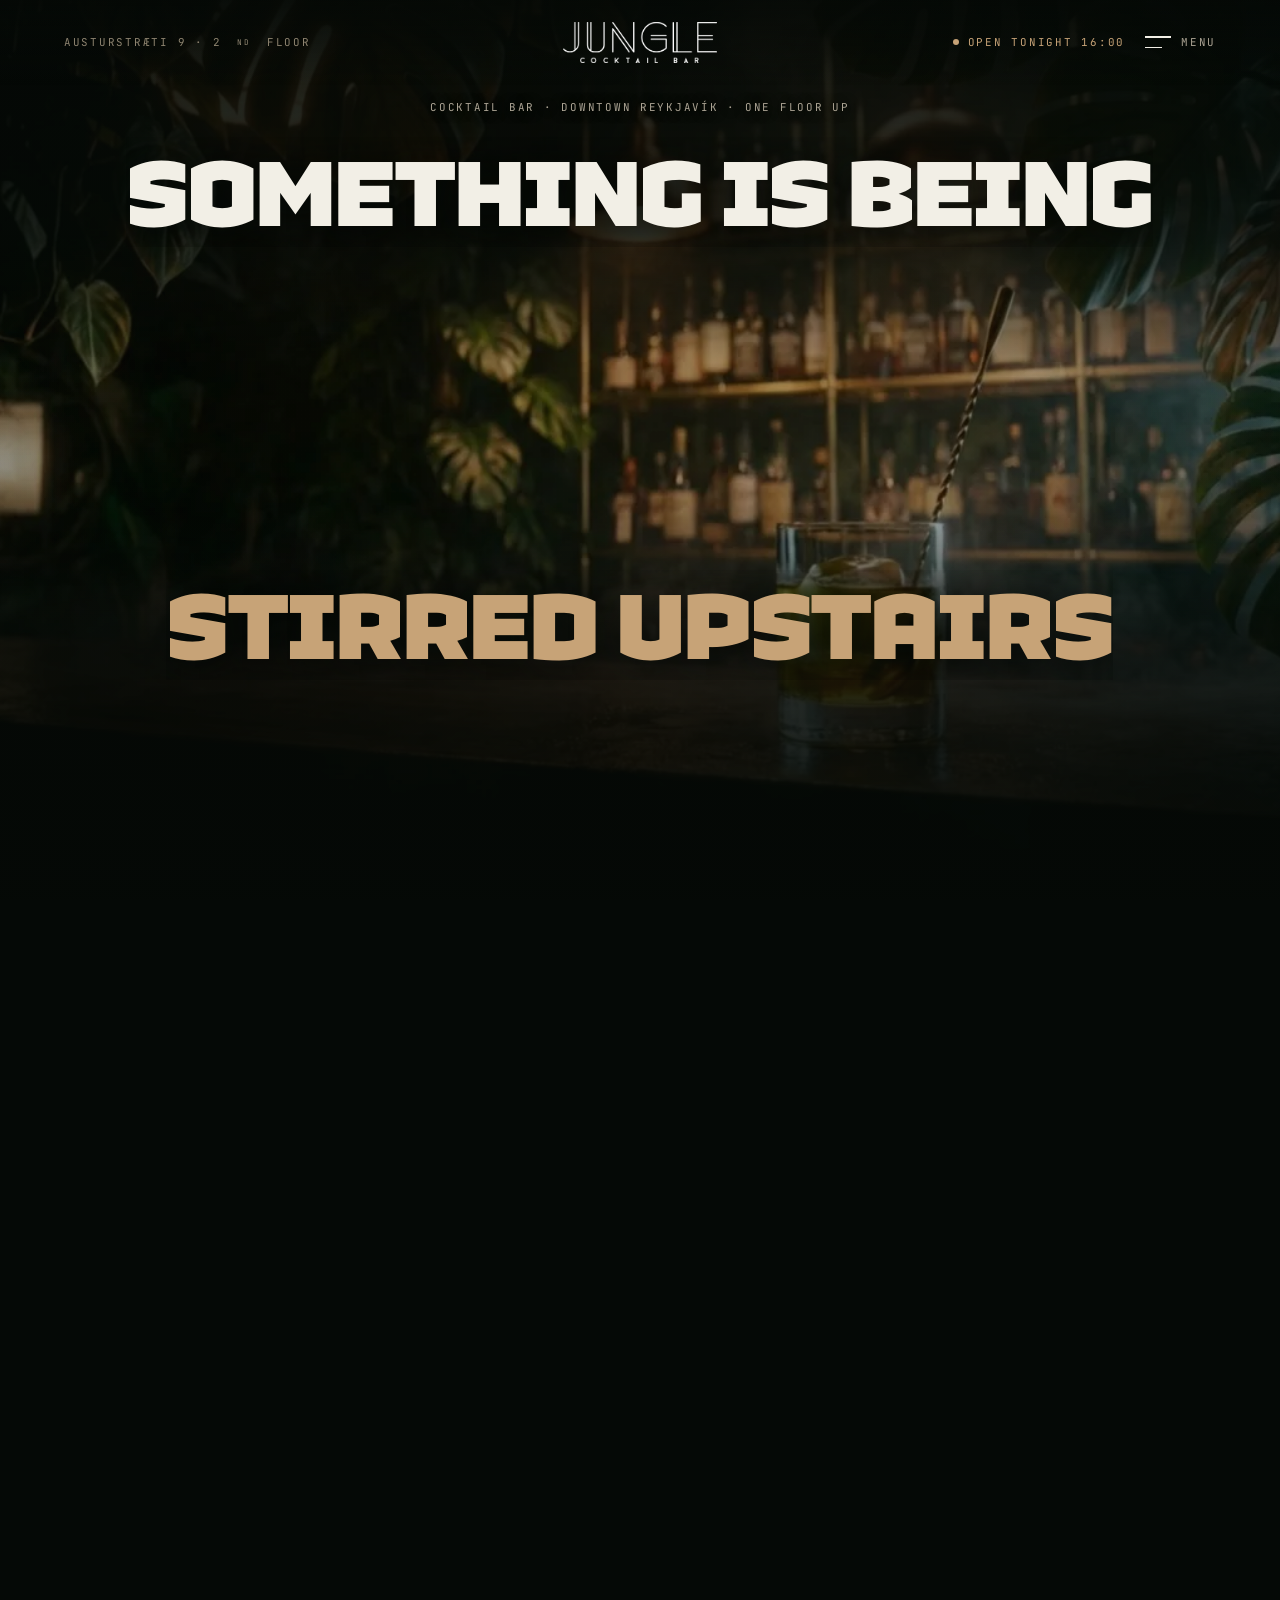
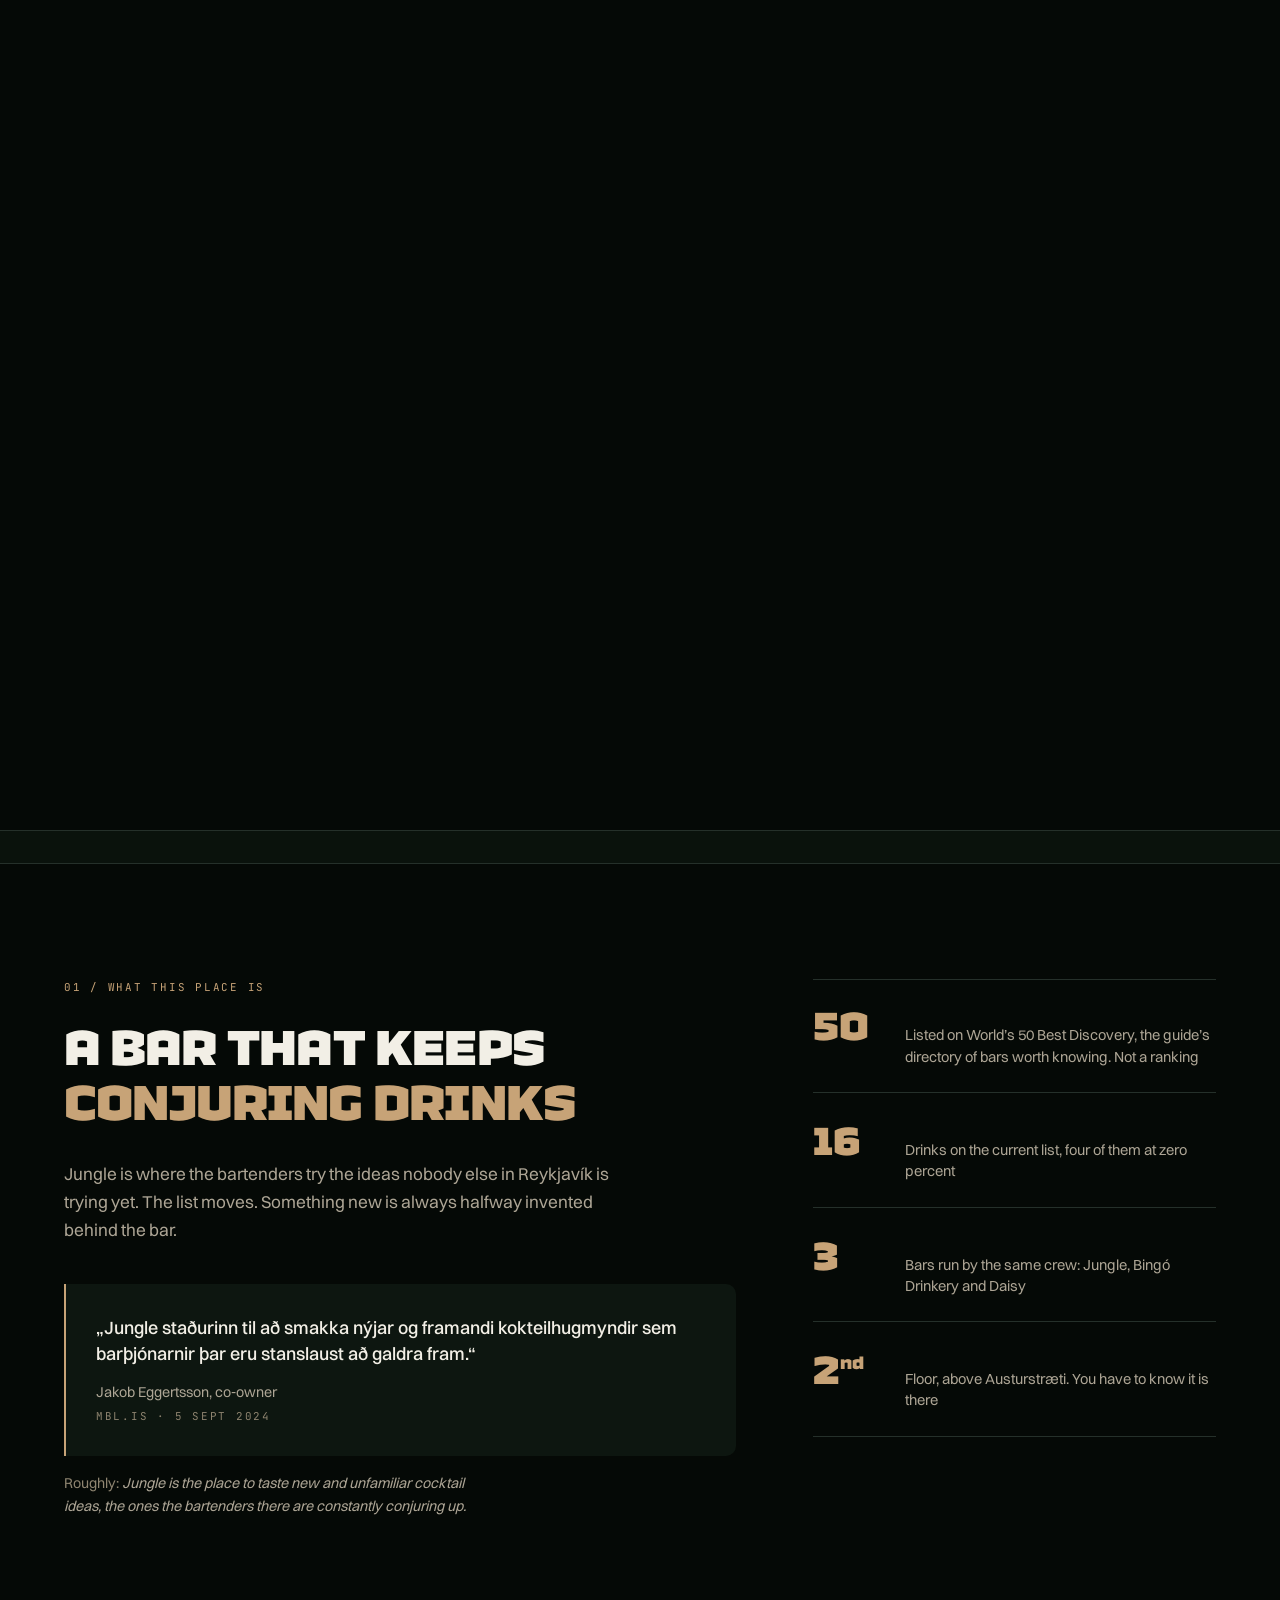
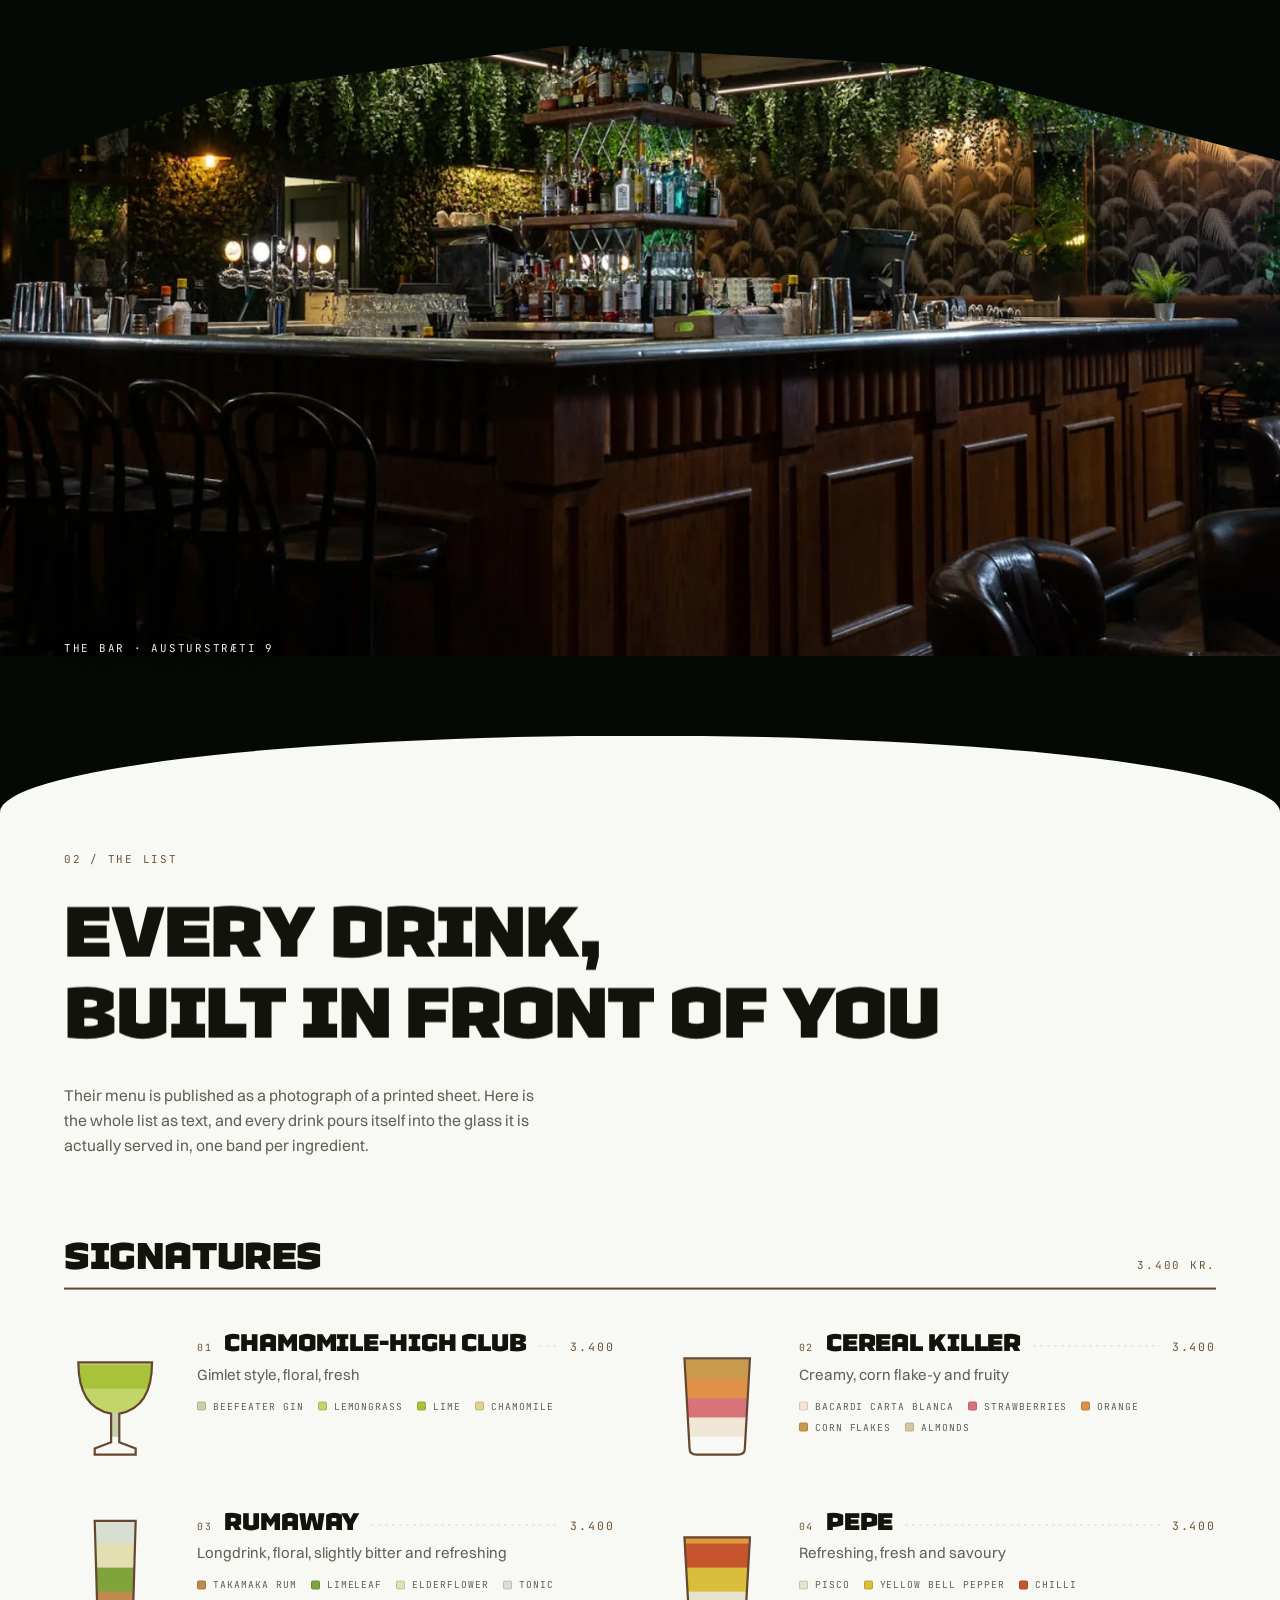
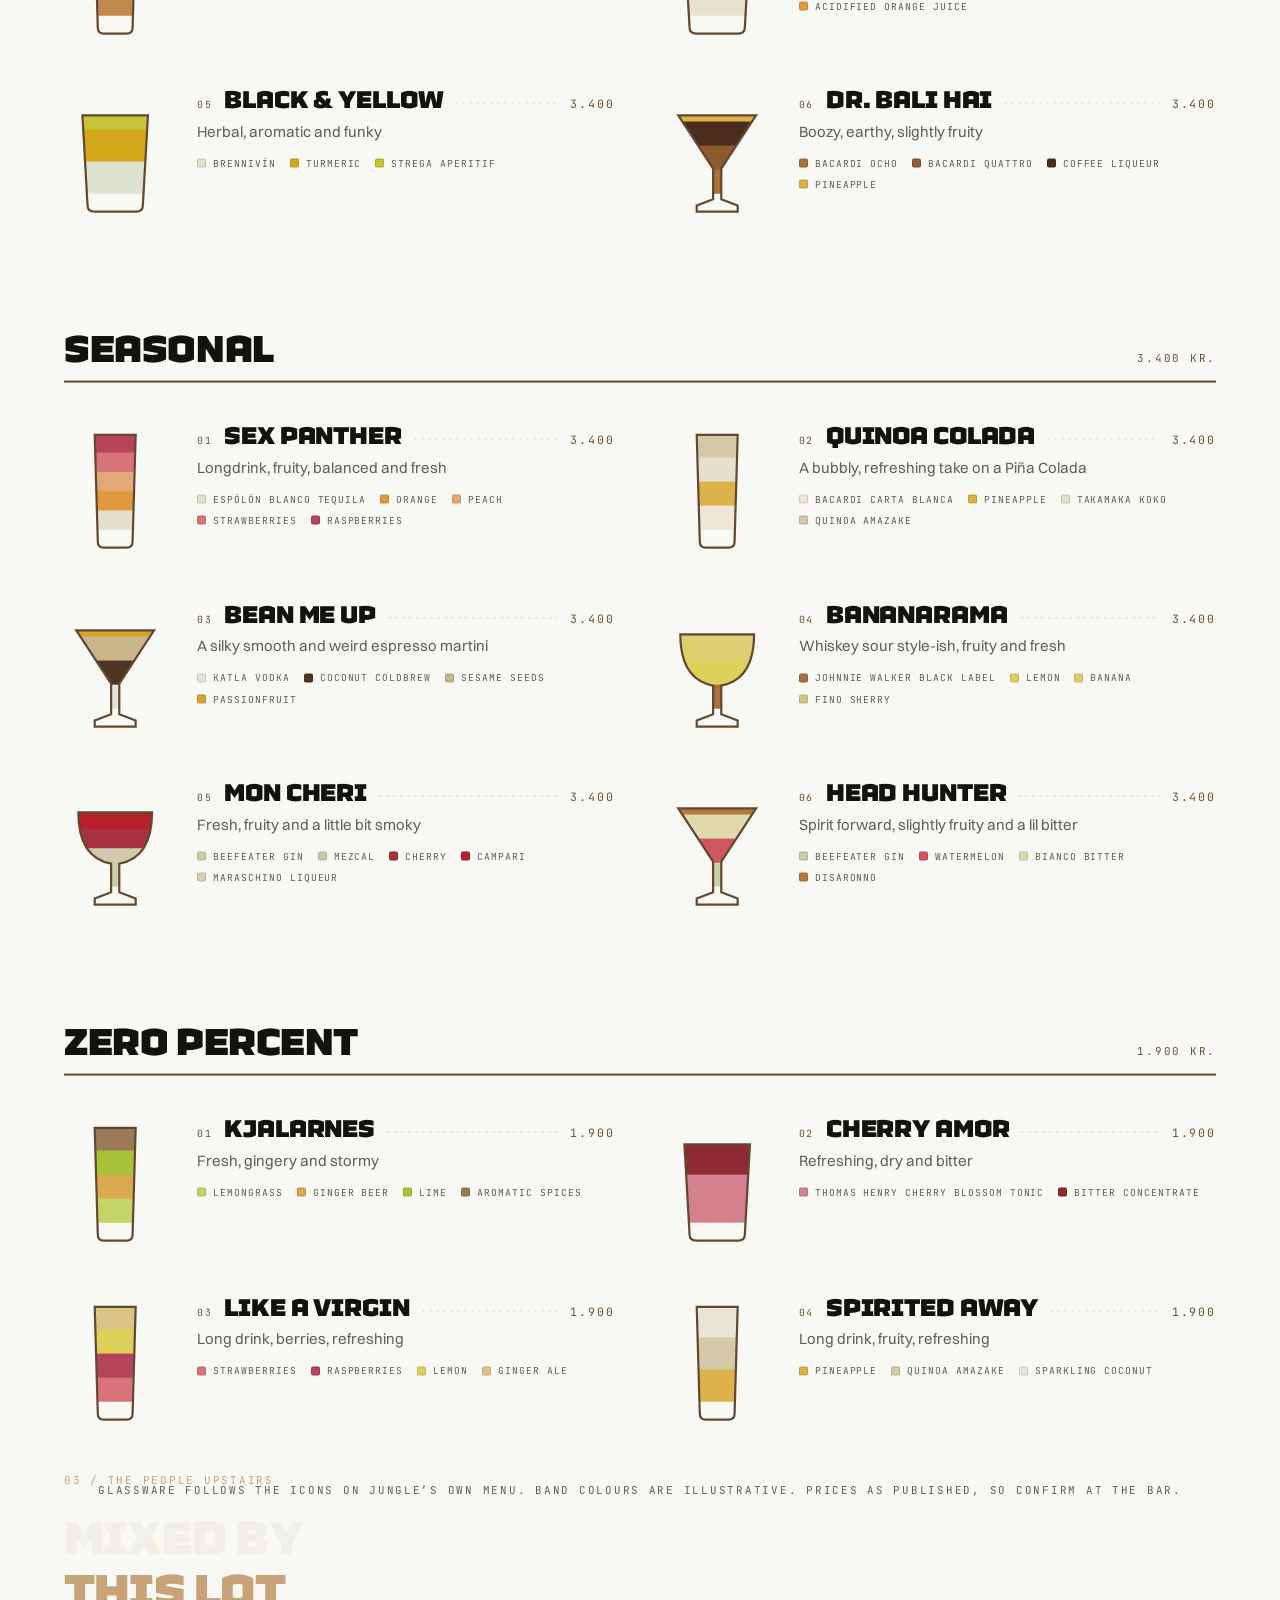
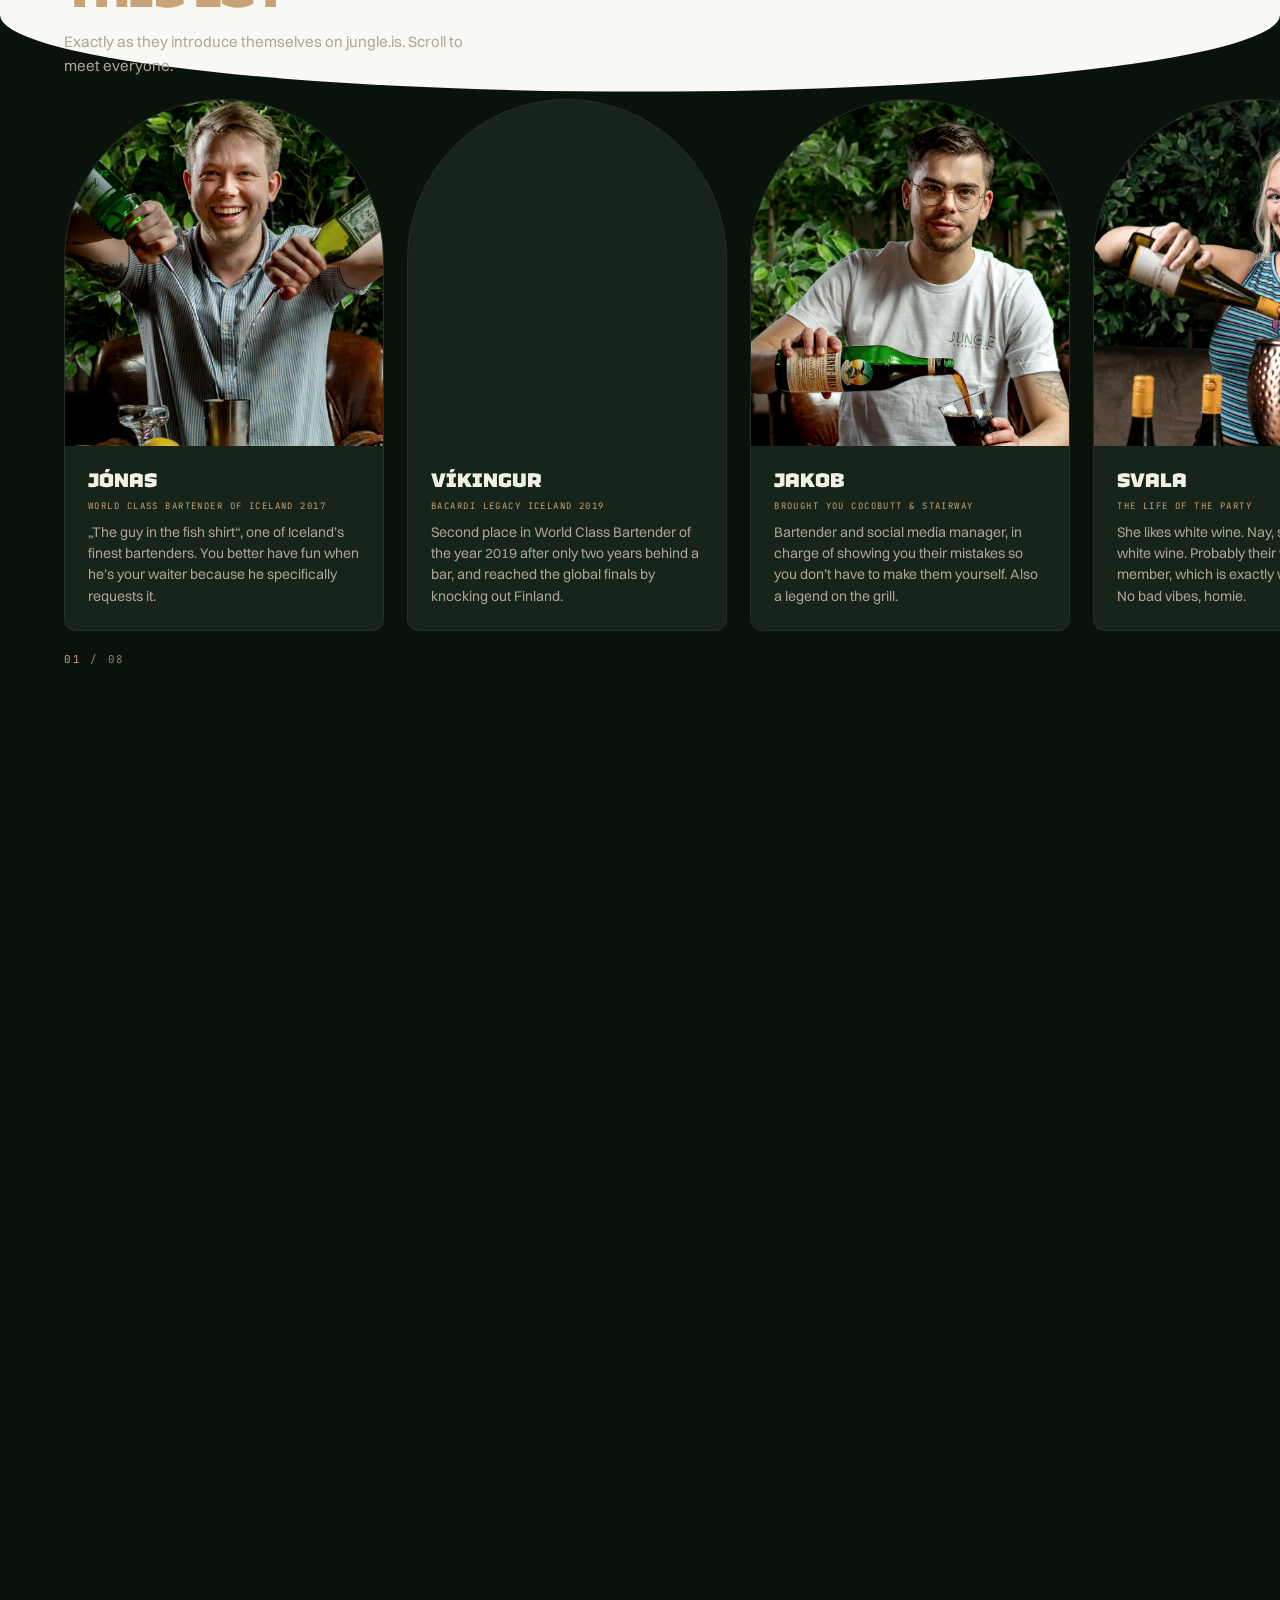
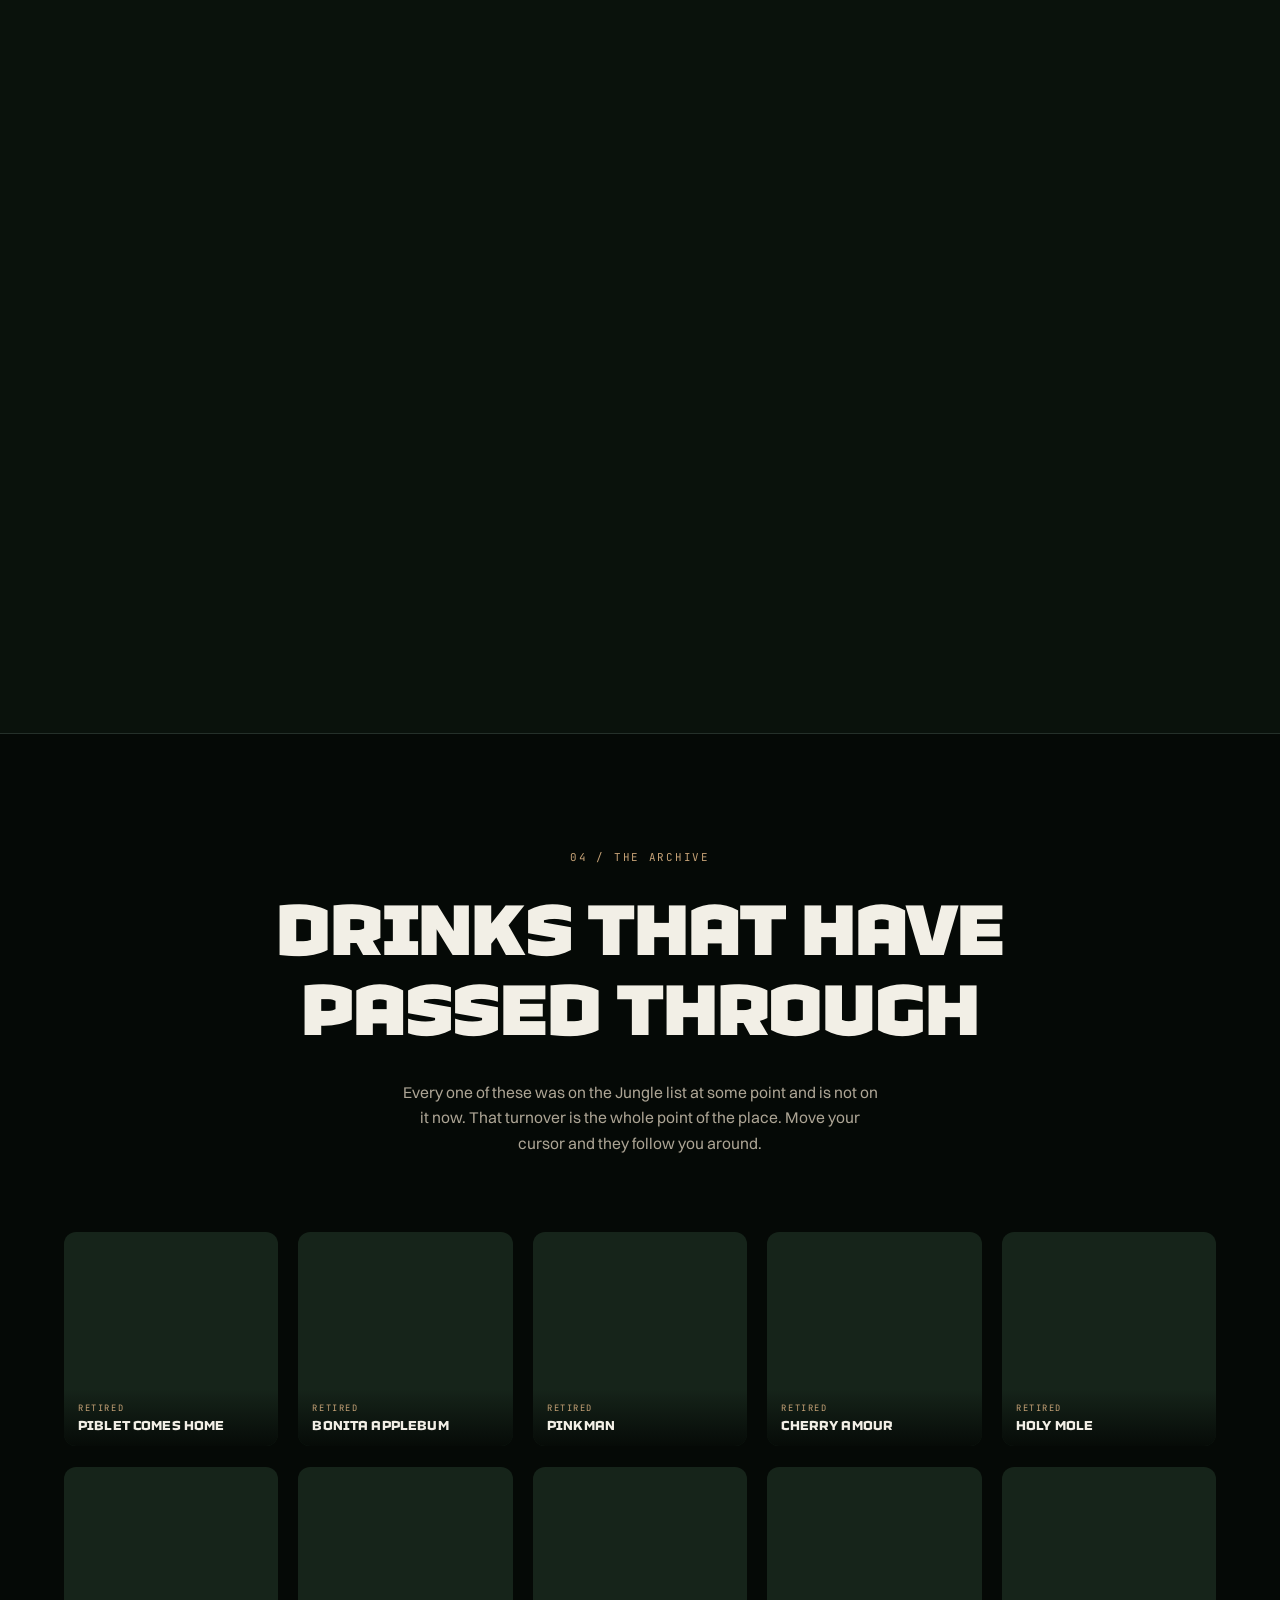
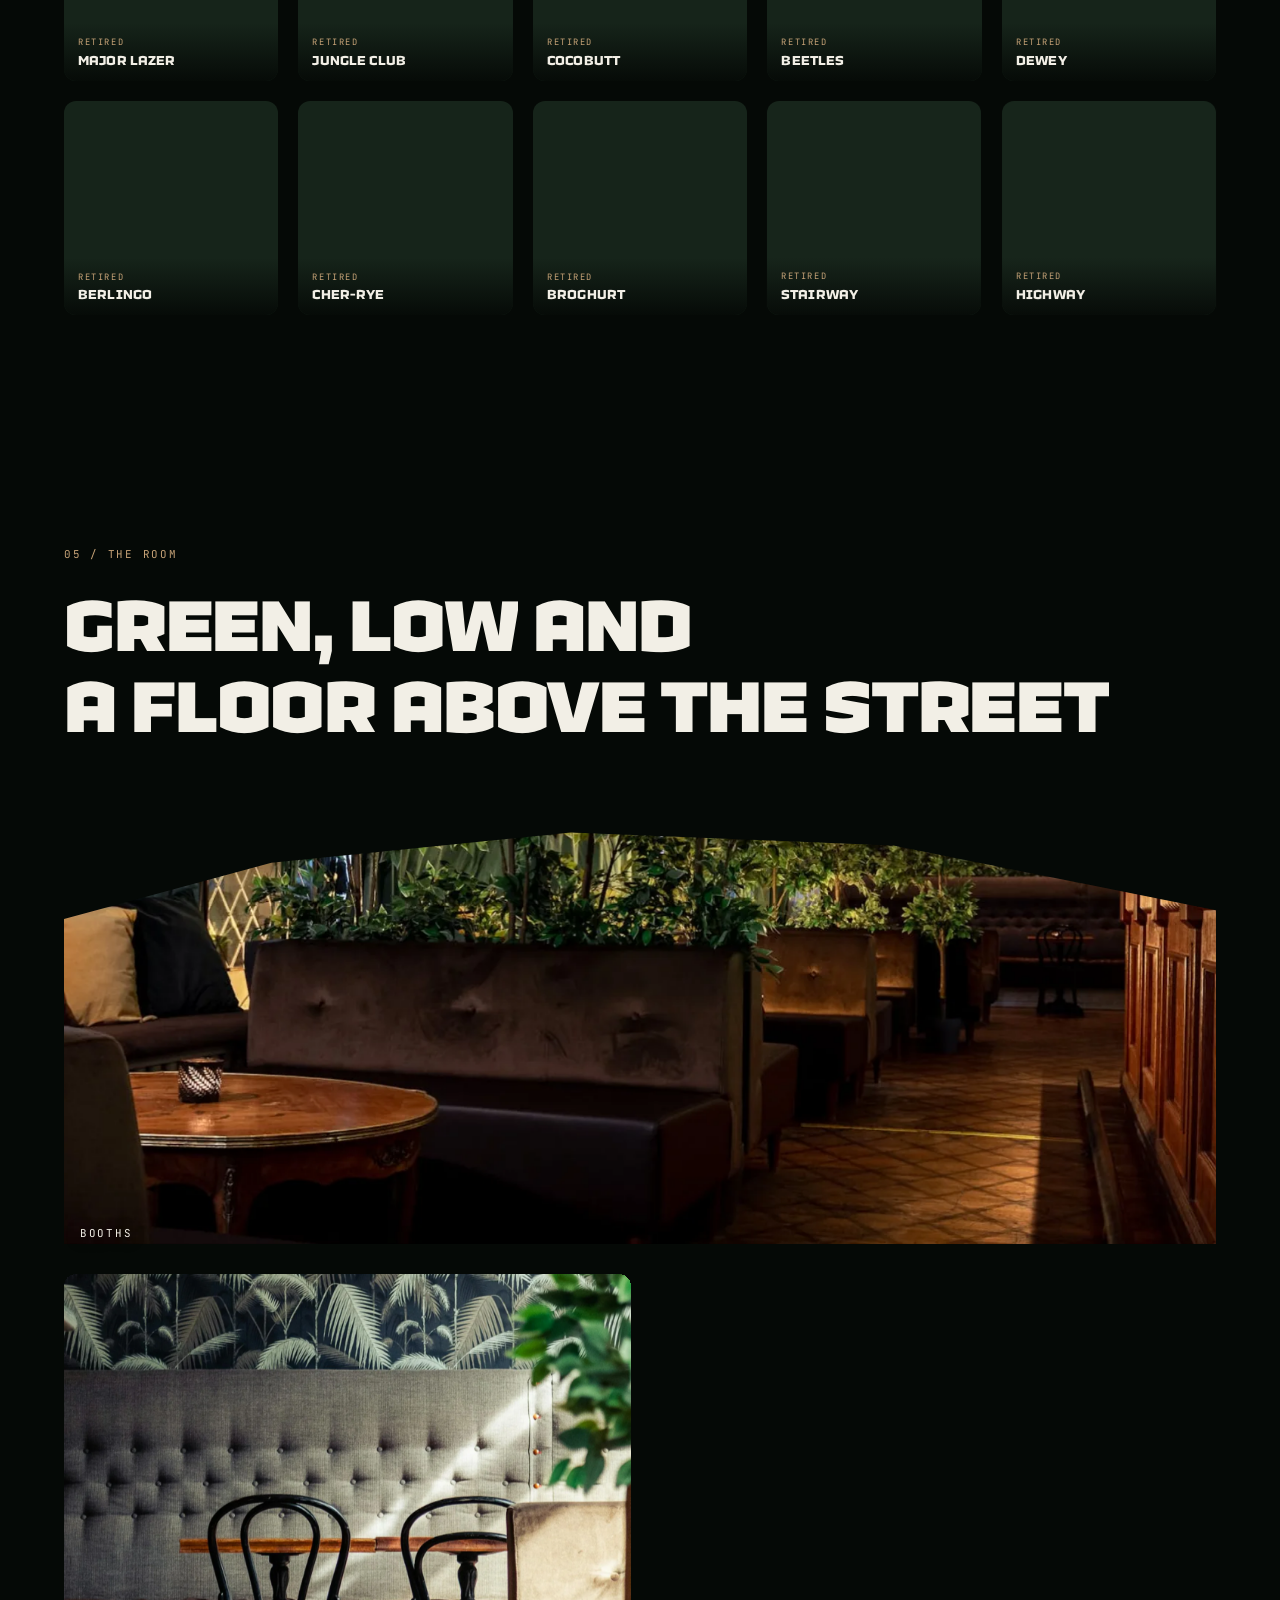
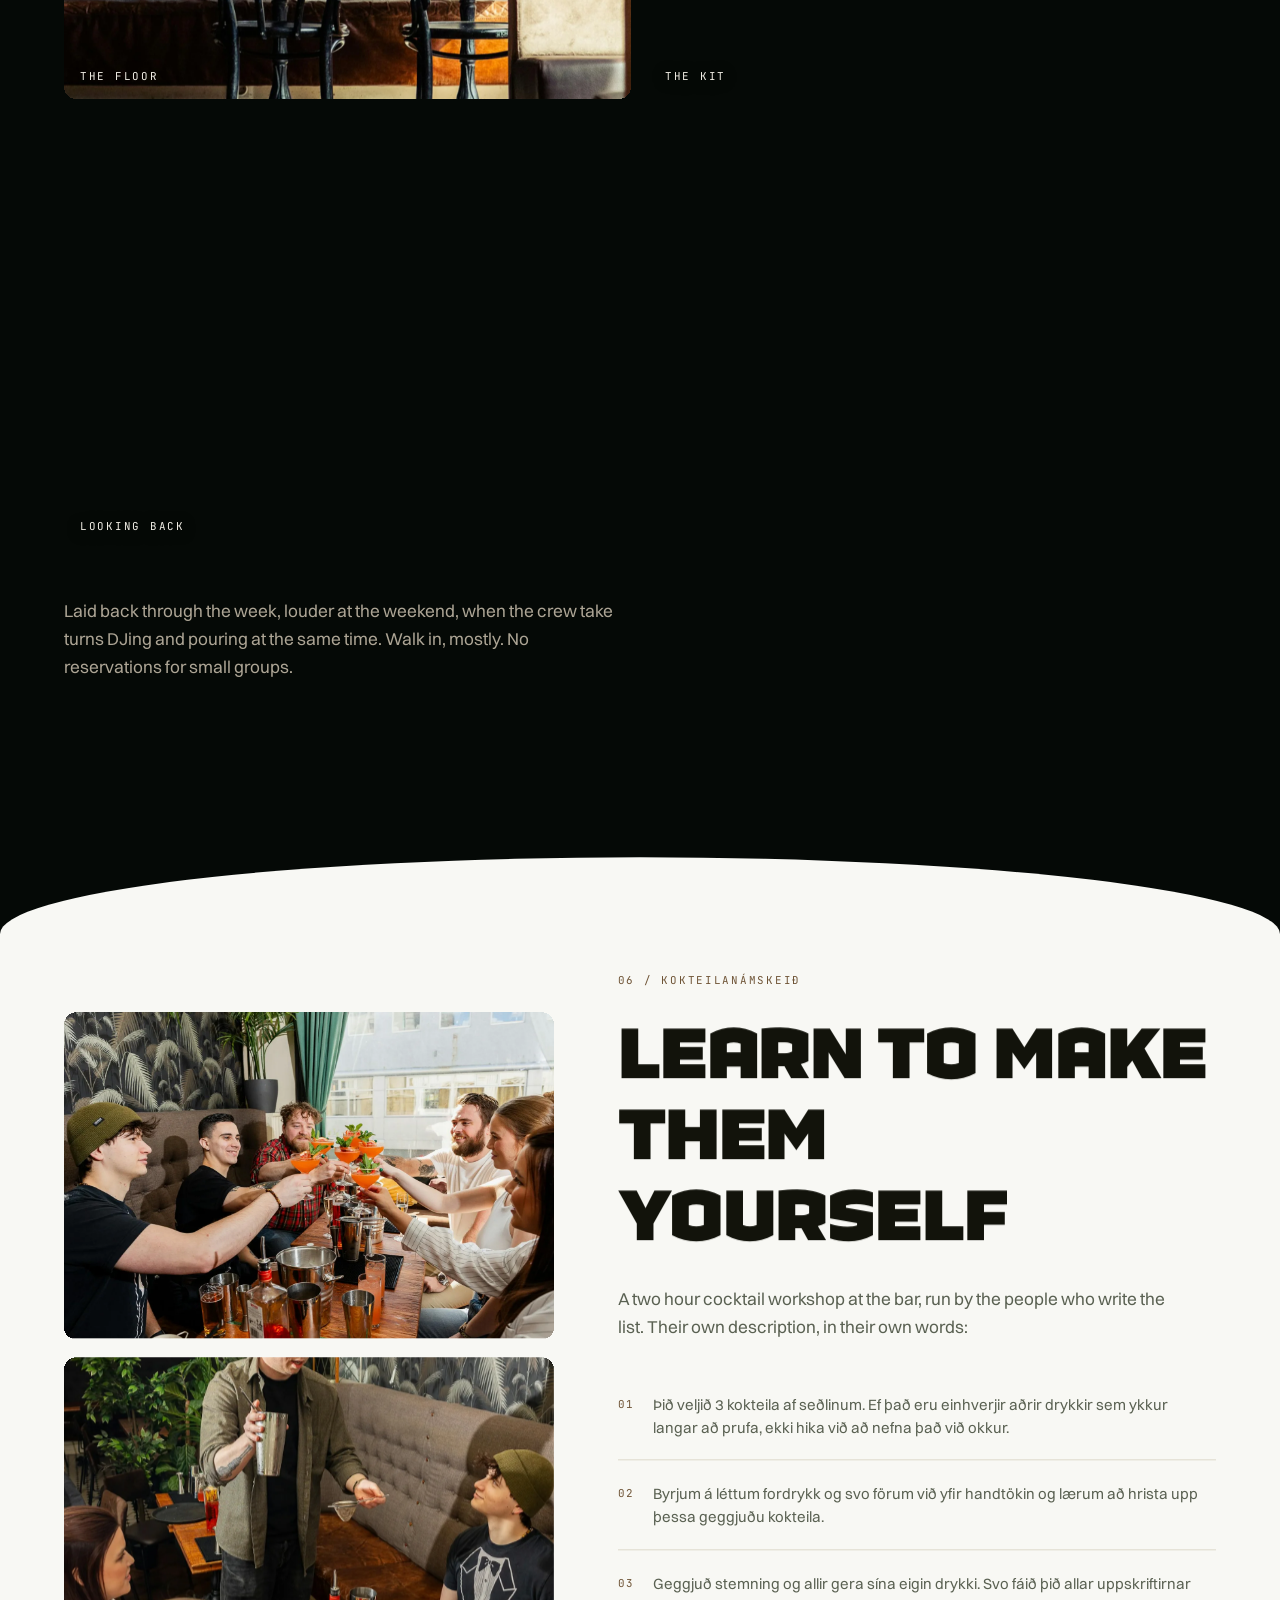
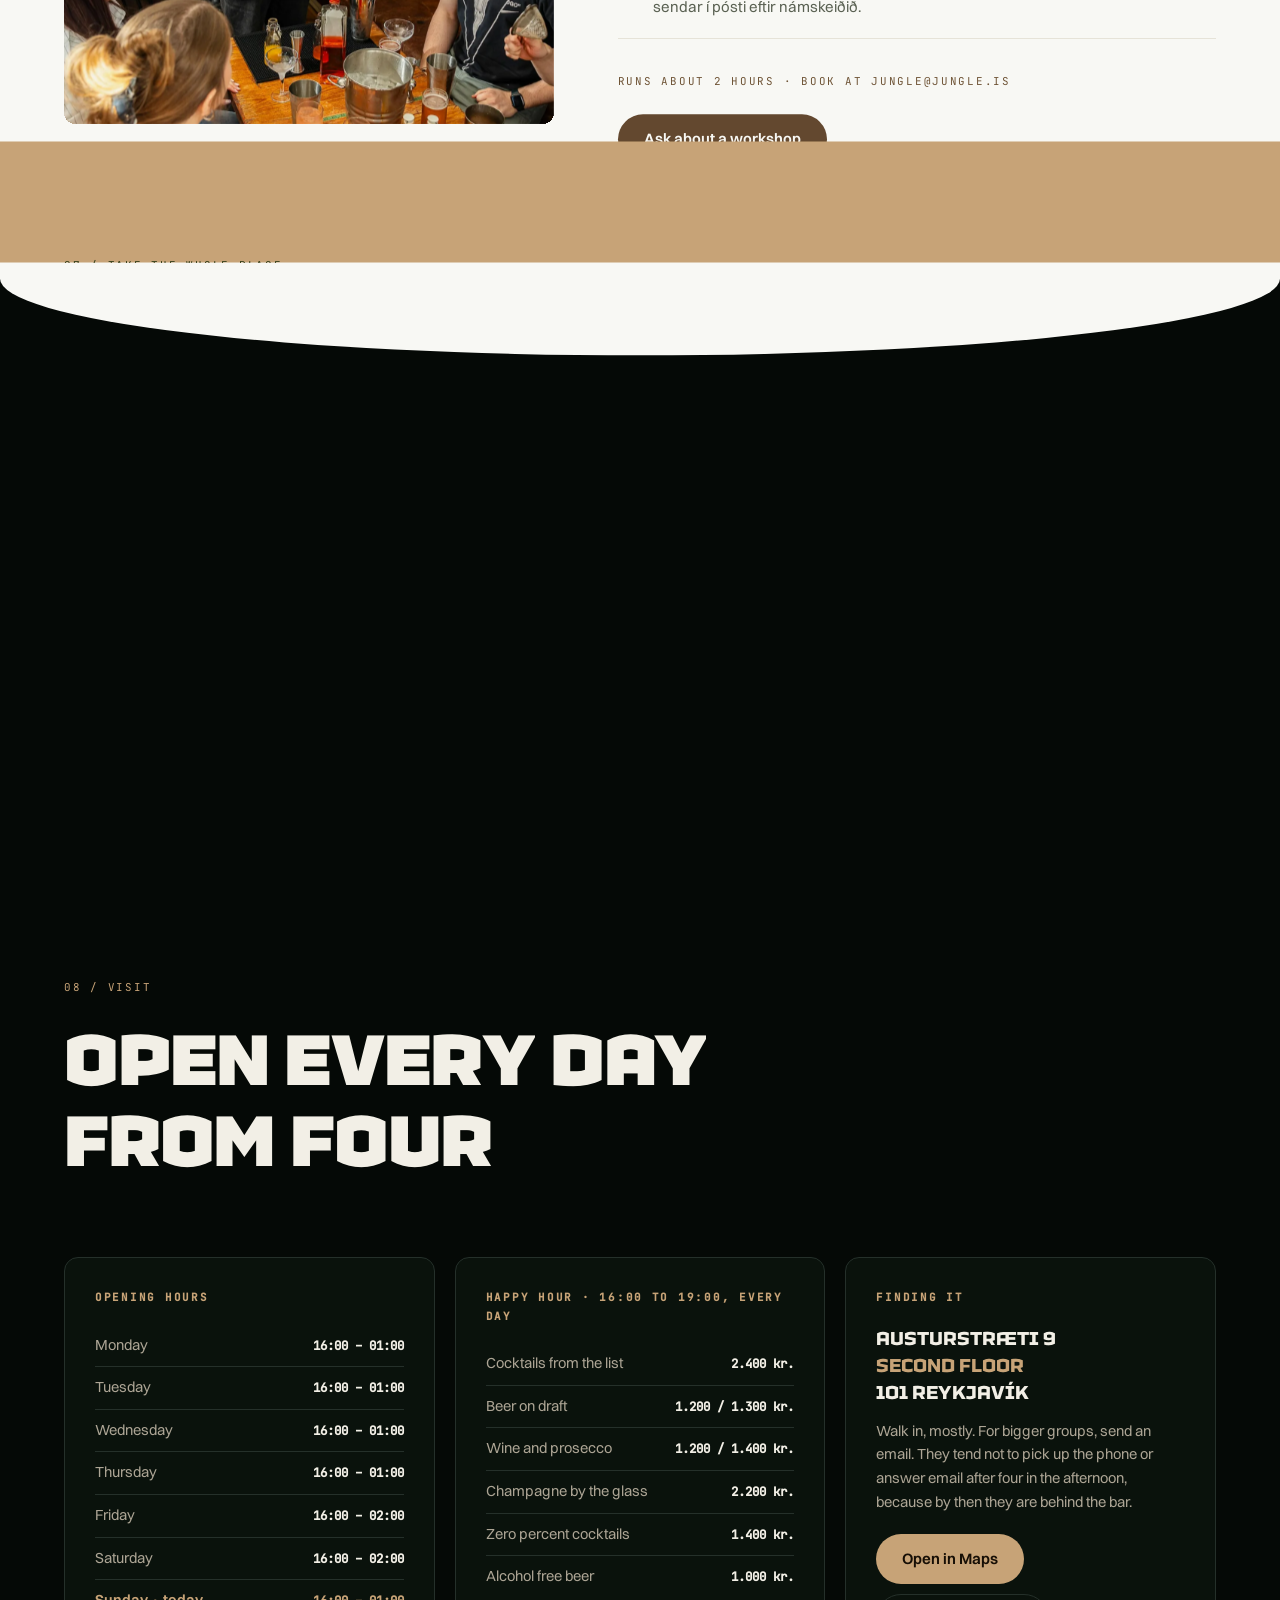
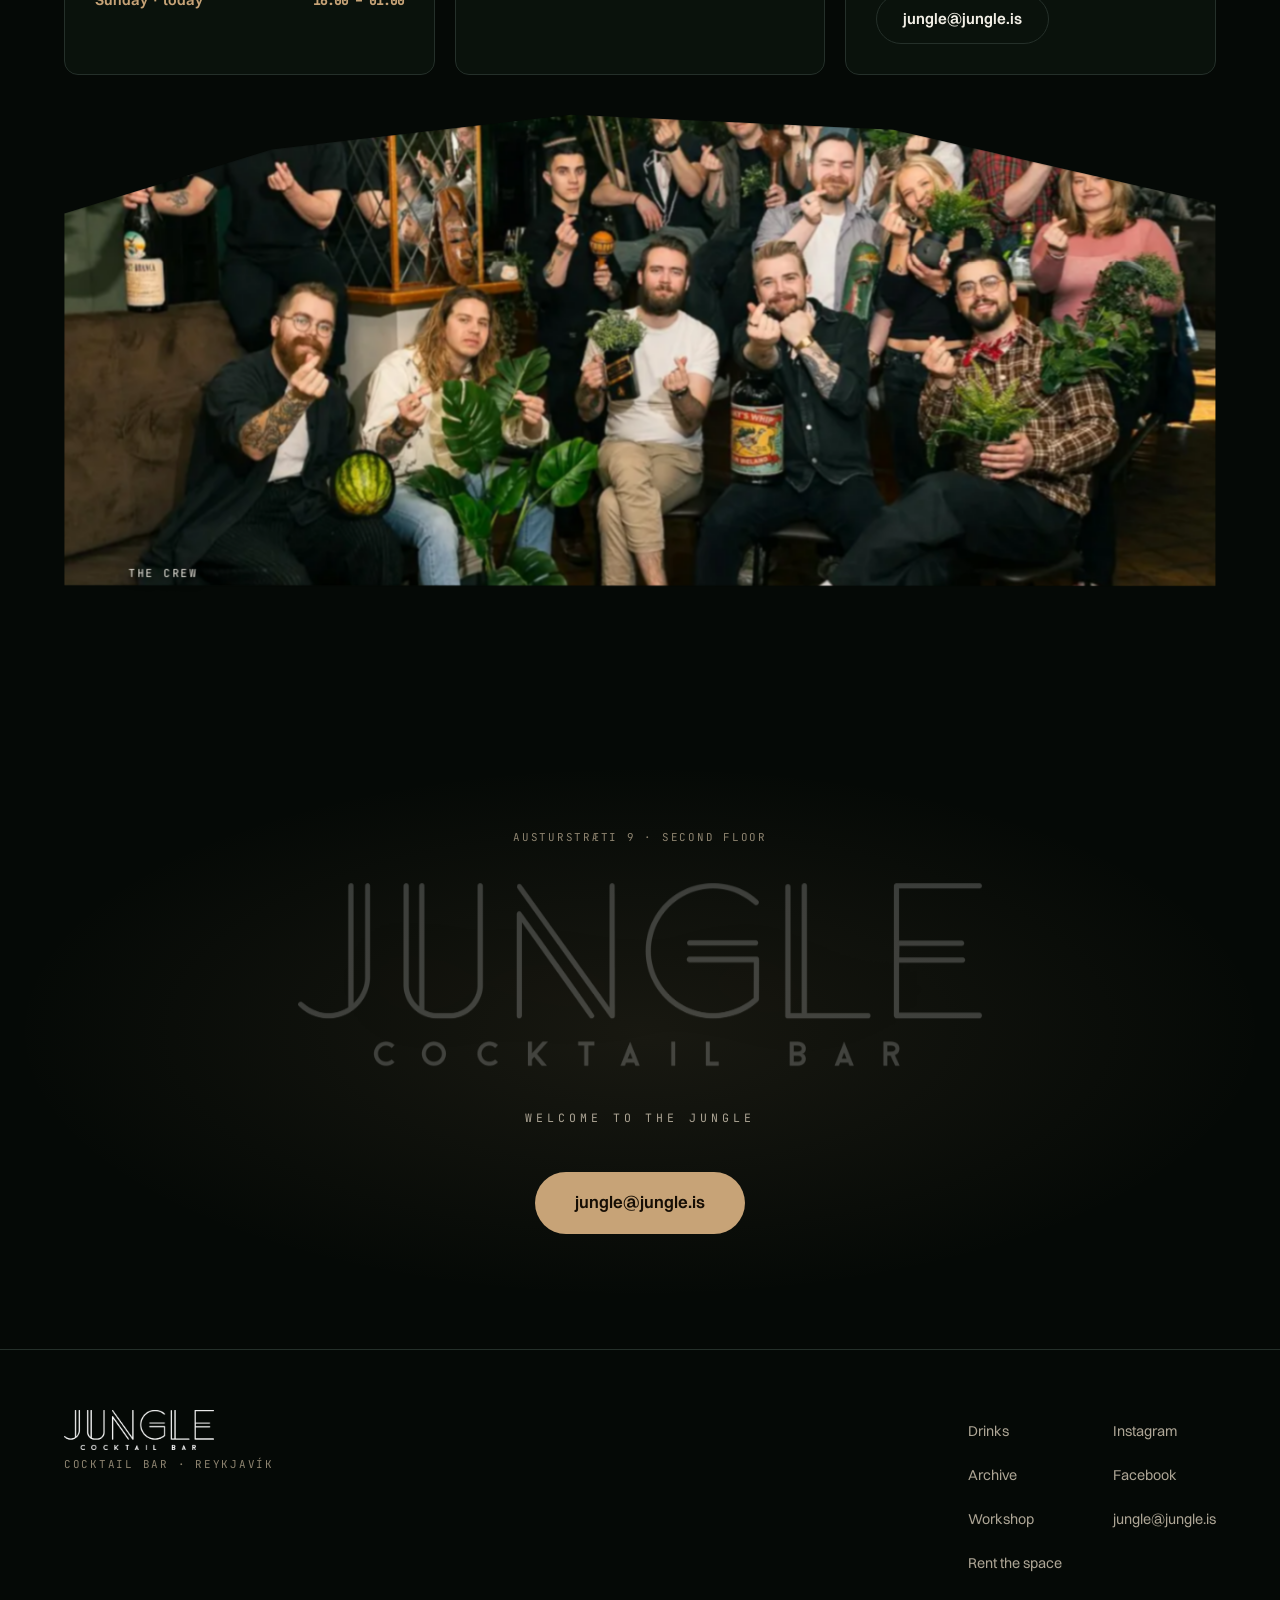
==== commit 516025ab: "Crew rail: fit the pinned block to the viewport so no card is ever clipped" ====
--- a/index.html
+++ b/index.html
@@ -15,6 +15,9 @@
 <meta property="og:locale" content="en_GB" />
 
 <link rel="icon" href="assets/favicon.svg" type="image/svg+xml" />
+<link rel="icon" href="assets/favicon-48.png" type="image/png" sizes="48x48" />
+<link rel="icon" href="assets/favicon-32.png" type="image/png" sizes="32x32" />
+<link rel="apple-touch-icon" href="assets/apple-touch-icon.png" />
 <link rel="preload" href="assets/fonts/Technor-Black.woff2" as="font" type="font/woff2" crossorigin />
 <link rel="preload" href="assets/fonts/Switzer-Regular.woff2" as="font" type="font/woff2" crossorigin />
 <link rel="preload" as="image" href="assets/stir-wide-poster.webp" />
--- a/styles.css
+++ b/styles.css
@@ -581,29 +581,42 @@
 
 /* ═══════════ 5. THE CREW — pinned horizontal rail ══════ */
 .crew{background:var(--deep);border-block:1px solid var(--line);overflow:hidden}
+/* While pinned, this block IS the viewport — height, not just min-height. The card
+   used to size itself from its image's aspect-ratio, so the stack could total more
+   than the screen (1135px inside 900px at 1440x900) and .crew's overflow:hidden
+   sliced the arches off the top. Everything below distributes within this height
+   instead, so a card is always whole before the rail starts moving sideways. */
 .crew__pin{
-  min-height:100svh;display:flex;flex-direction:column;justify-content:center;
-  gap:clamp(24px,4vw,48px);padding:clamp(70px,10vh,110px) 0 clamp(40px,6vh,70px);
-}
-.crew__head{max-width:var(--maxw);margin:0 auto;padding:0 var(--pad);width:100%}
-.crew__head .h2{margin-bottom:14px}
+  min-height:100svh;height:100svh;
+  display:flex;flex-direction:column;justify-content:center;
+  gap:clamp(14px,1.6vw,26px);padding:clamp(64px,8vh,88px) 0 clamp(24px,3.5vh,44px);
+}
+.crew__head{flex:0 0 auto;max-width:var(--maxw);margin:0 auto;padding:0 var(--pad);width:100%}
+/* The page's display size (80px here) eats 163px of a 900px viewport on its own.
+   Trimmed for this section only, so the height it frees goes to the portraits. */
+.crew__head .h2{font-size:clamp(2rem,4vw,3.25rem);margin-bottom:14px}
 .crew__note{color:var(--dim);max-width:46ch;font-size:.95rem}
 .crew__track{
+  flex:1 1 auto;min-height:0;align-items:stretch;
   display:flex;gap:clamp(14px,1.8vw,26px);
   padding-inline:var(--pad);width:max-content;will-change:transform;
 }
 .crew__card{
-  flex:0 0 auto;width:clamp(240px,25vw,340px);
+  flex:0 0 auto;width:clamp(240px,25vw,340px);height:100%;
   background:var(--moss);border:1px solid var(--line);
   border-radius:200px 200px 14px 14px;overflow:hidden;
   display:flex;flex-direction:column;
 }
+/* The portrait takes whatever the name and bio leave, rather than dictating the
+   card's height from a fixed 4/5 ratio. min-height:0 is what lets it shrink inside
+   the flex column; object-fit keeps the crop honest at any resulting shape. */
 .crew__card img{
-  width:100%;height:auto;aspect-ratio:4/5;object-fit:cover;object-position:50% 22%;
+  flex:1 1 0;min-height:0;
+  width:100%;height:auto;aspect-ratio:auto;object-fit:cover;object-position:50% 22%;
   filter:saturate(.82) contrast(1.04);transition:filter .6s var(--e);
 }
 .crew__card:hover img{filter:saturate(1) contrast(1)}
-.crew__body{padding:clamp(16px,1.8vw,24px);display:grid;gap:8px}
+.crew__body{flex:0 0 auto;padding:clamp(16px,1.8vw,24px);display:grid;gap:8px}
 .crew__body h3{
   font-family:Technor,sans-serif;font-weight:900;text-transform:uppercase;
   font-size:clamp(1.15rem,1.7vw,1.5rem);line-height:1;
@@ -791,13 +804,23 @@
   .foot__cols{grid-template-columns:1fr 1fr}
 }
 @media (max-width:1080px){
-  .crew__pin{min-height:0;padding-block:var(--gap)}
+  /* No pin down here — the rail is a native swipe scroller, so hand the intrinsic
+     sizing back: the block grows with its content and the portrait returns to 4/5. */
+  .crew__pin{min-height:0;height:auto;padding-block:var(--gap)}
   .crew__track{
-    width:auto;overflow-x:auto;scroll-snap-type:x mandatory;
+    flex:0 0 auto;width:auto;overflow-x:auto;scroll-snap-type:x mandatory;
     -webkit-overflow-scrolling:touch;padding-bottom:8px;
   }
-  .crew__card{scroll-snap-align:center;width:min(74vw,300px)}
+  .crew__card{scroll-snap-align:center;width:min(74vw,300px);height:auto}
+  .crew__card img{flex:0 0 auto;aspect-ratio:4/5;height:auto}
   .crew__progress{display:none}
+}
+/* Short laptops: once the viewport is under ~860px there is not enough room for a
+   display heading, a standfirst AND a portrait. The heading gives way first so the
+   people stay the biggest thing on screen. */
+@media (min-width:1081px) and (max-height:860px){
+  .crew__head .h2{font-size:clamp(1.75rem,3vw,2.4rem)}
+  .crew__note{display:none}
 }
 @media (max-width:720px){
   .hero__line{white-space:normal;font-size:clamp(1.75rem,9.6vw,2.9rem);line-height:1.02}
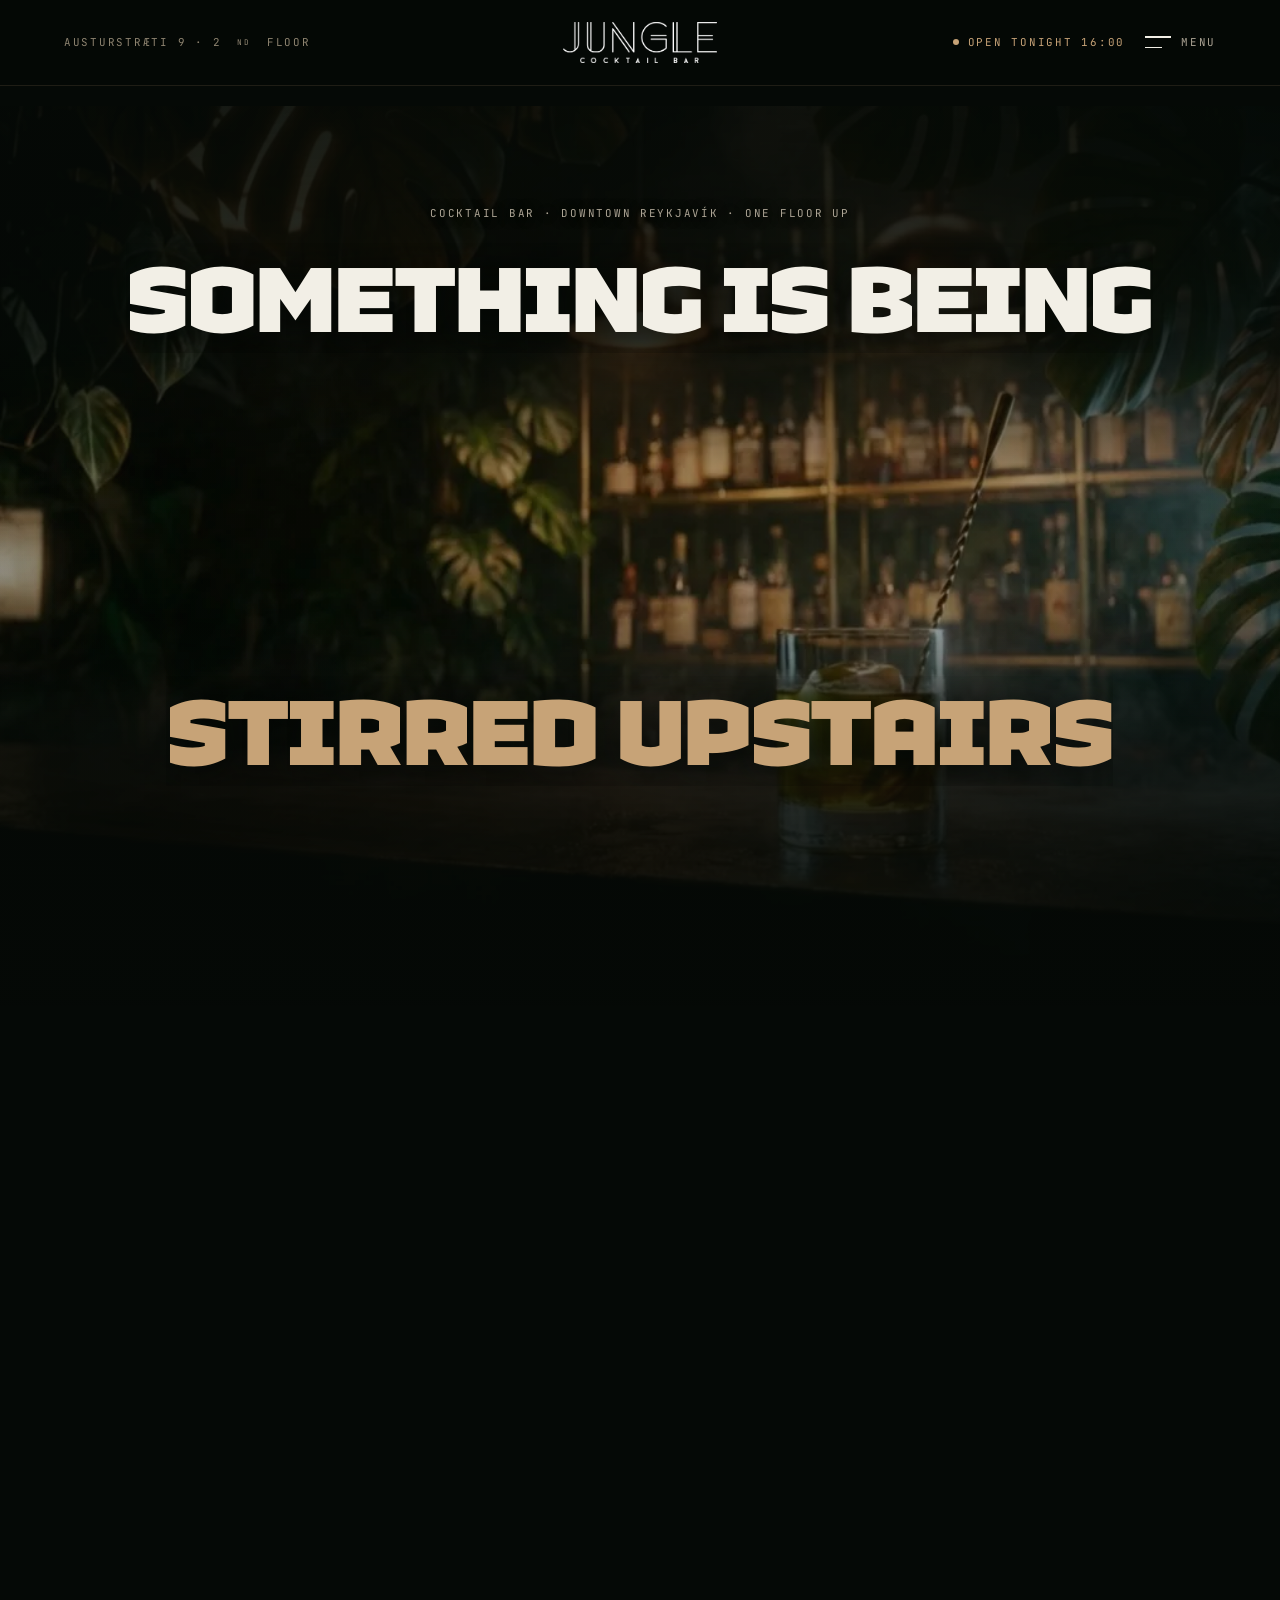
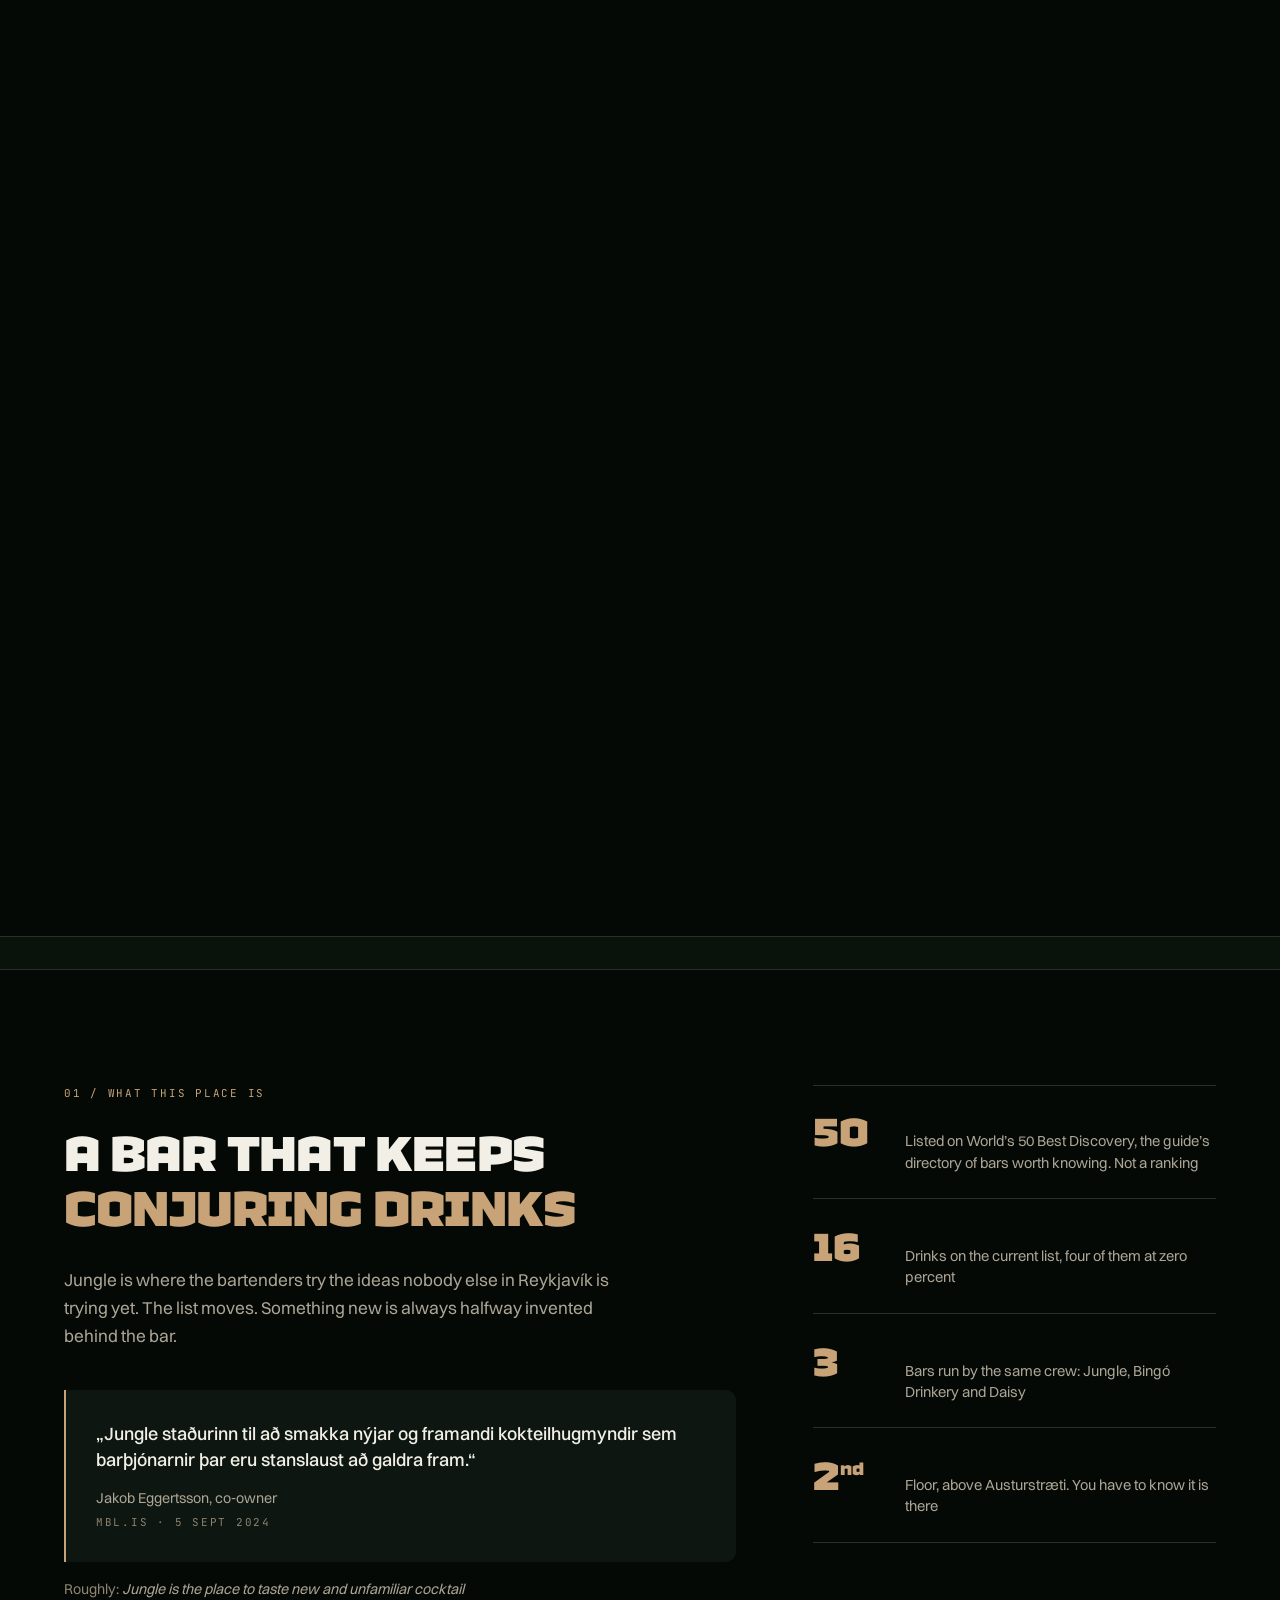
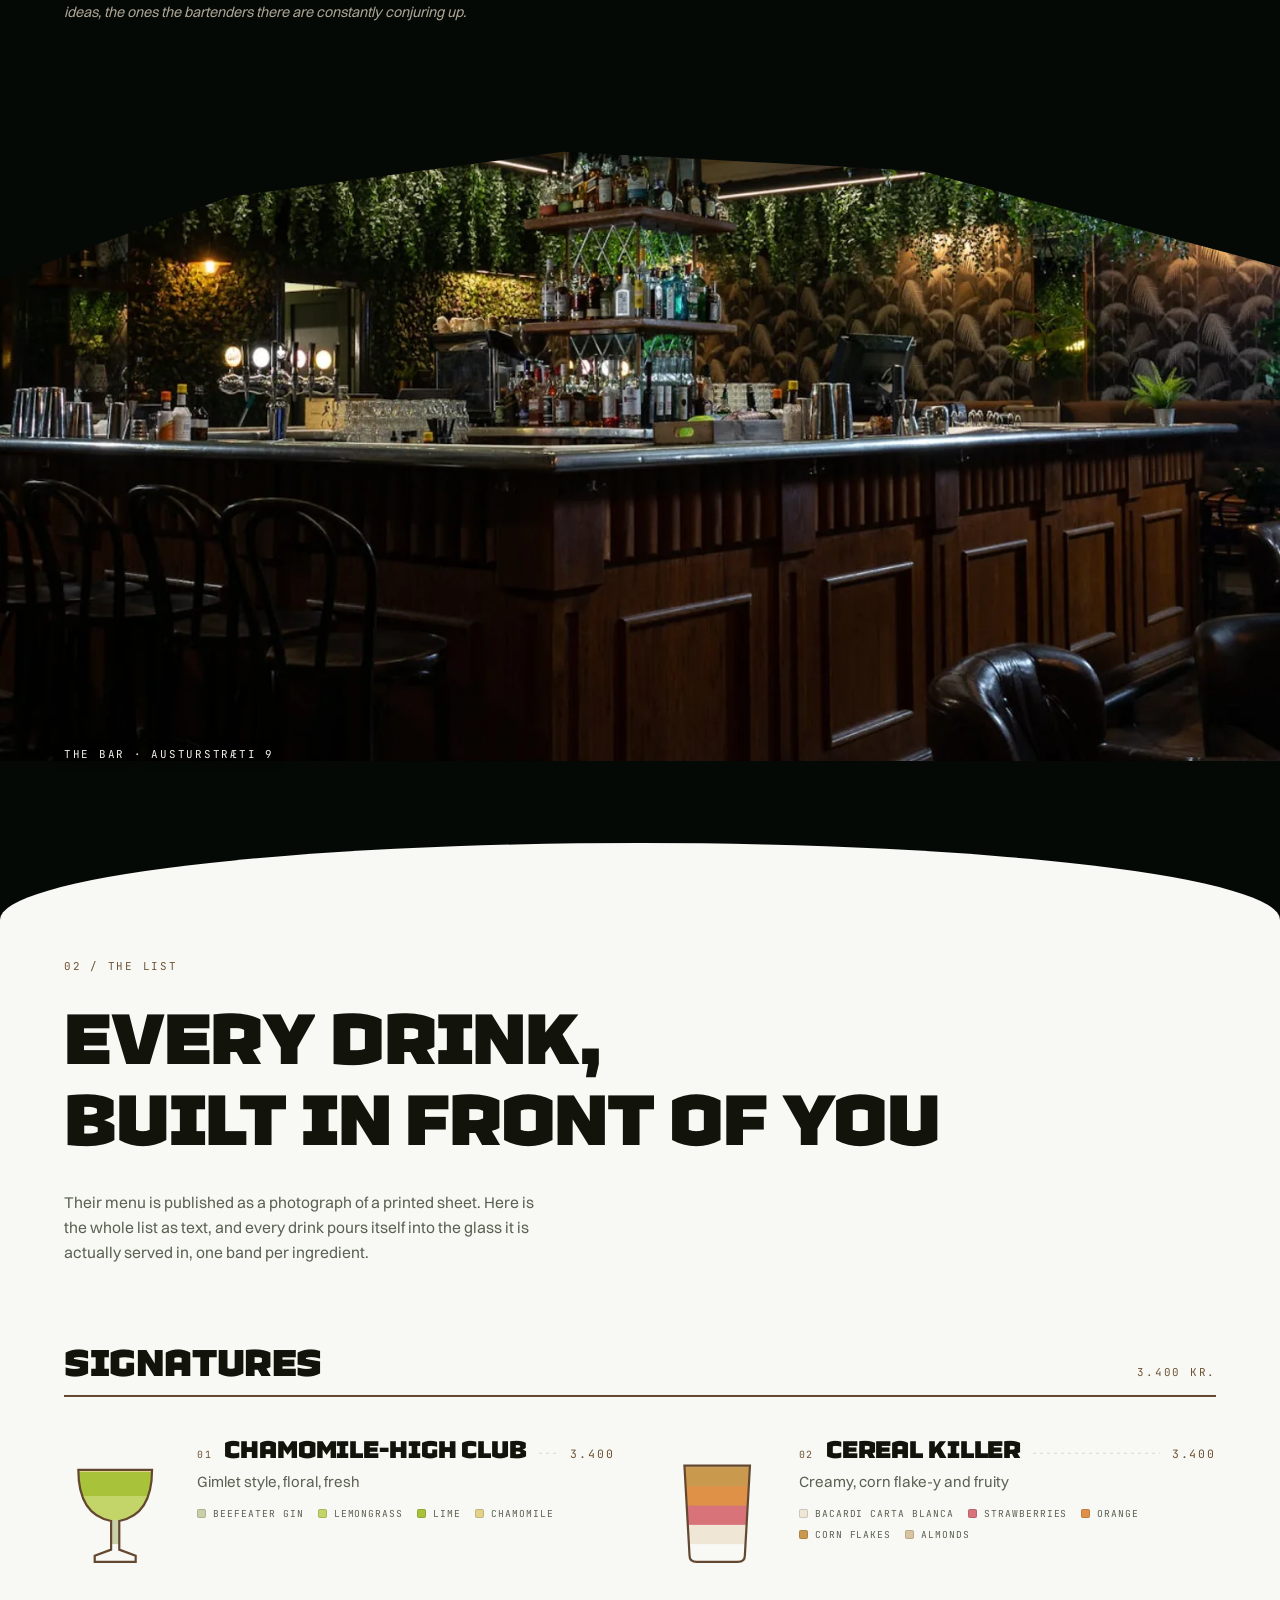
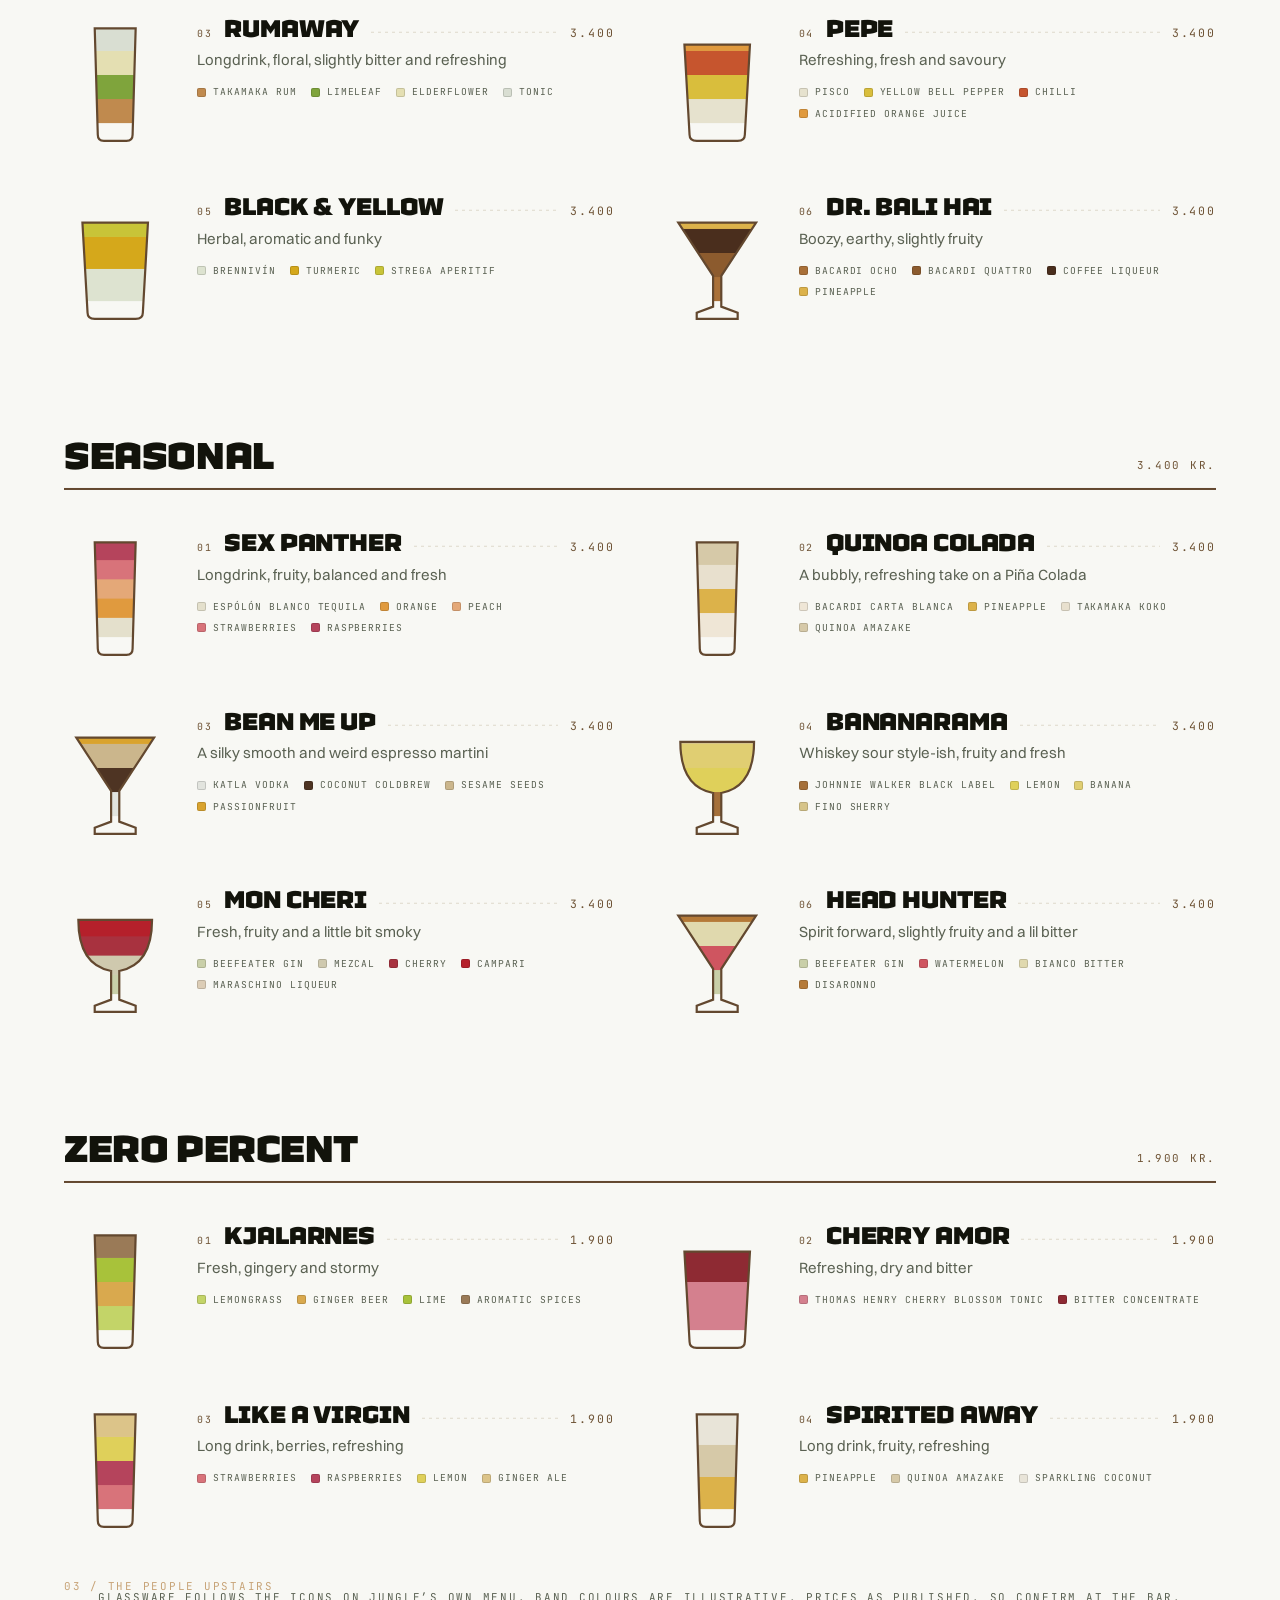
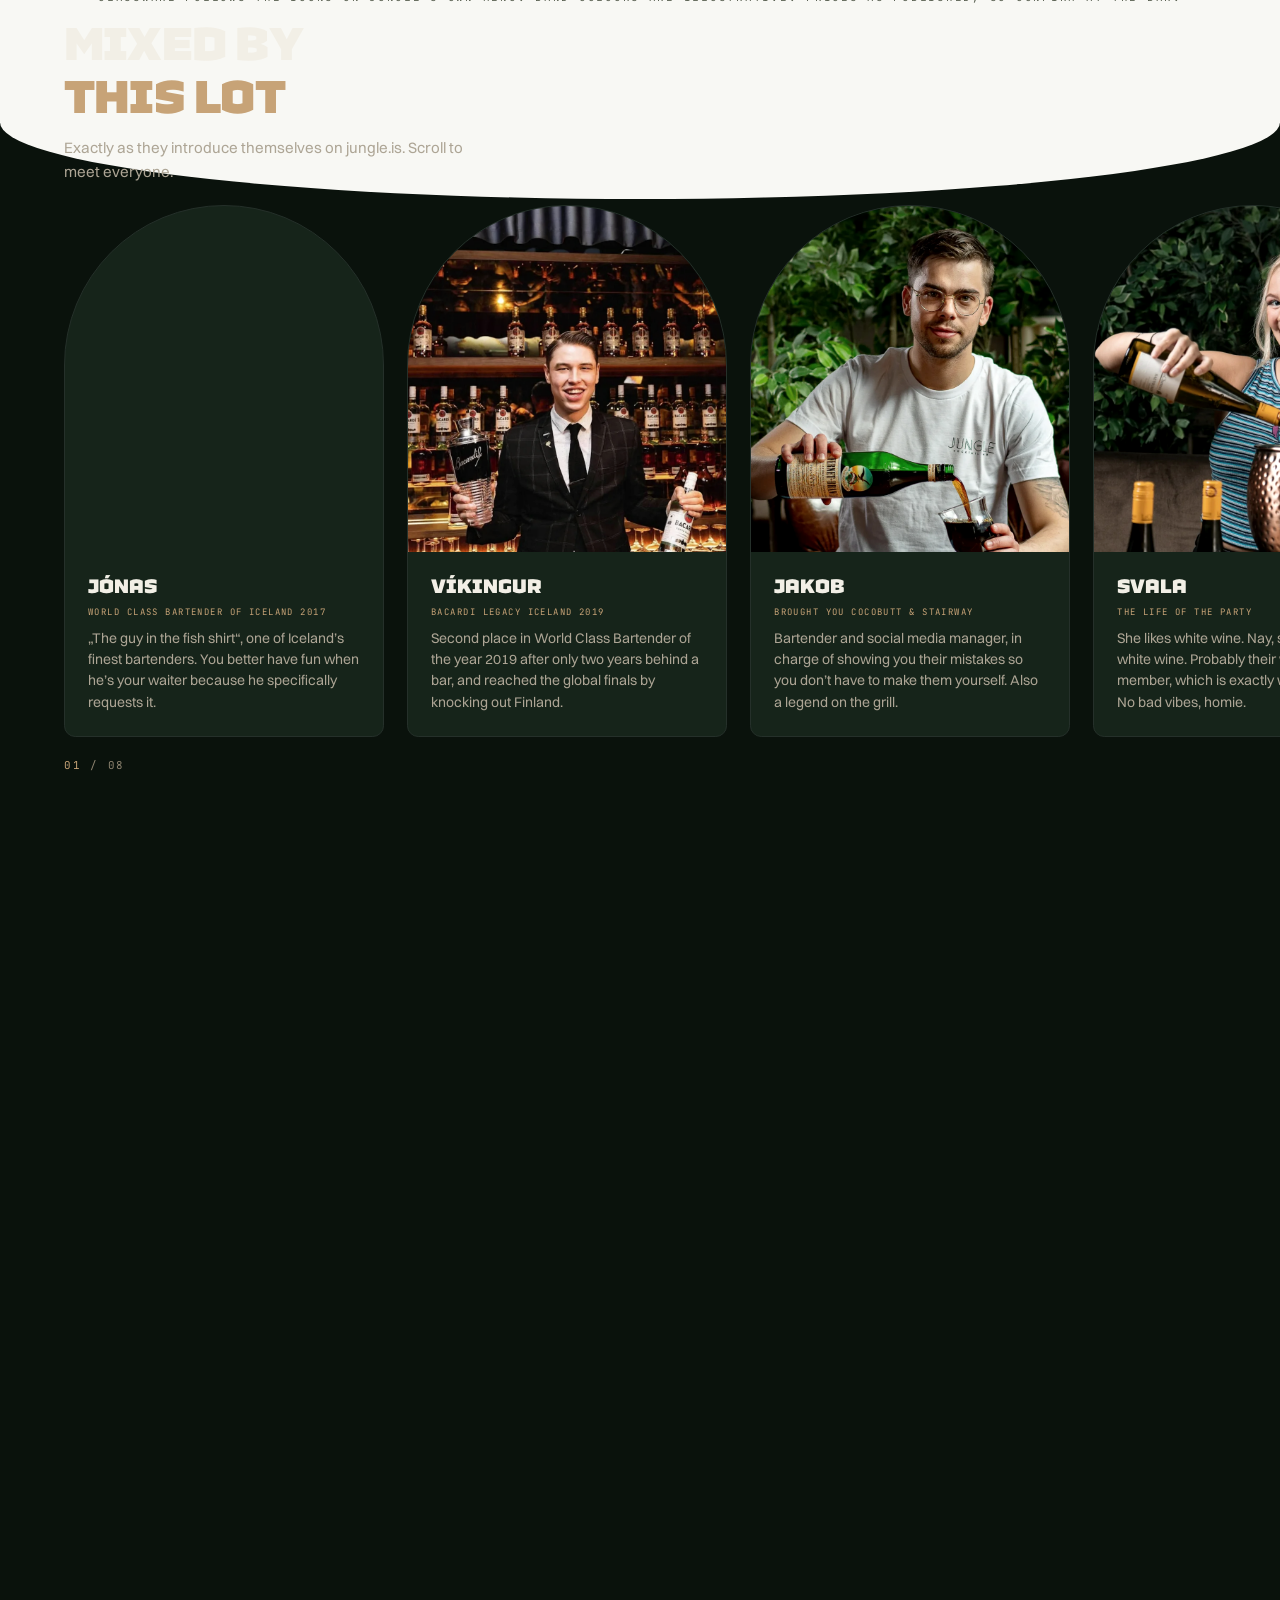
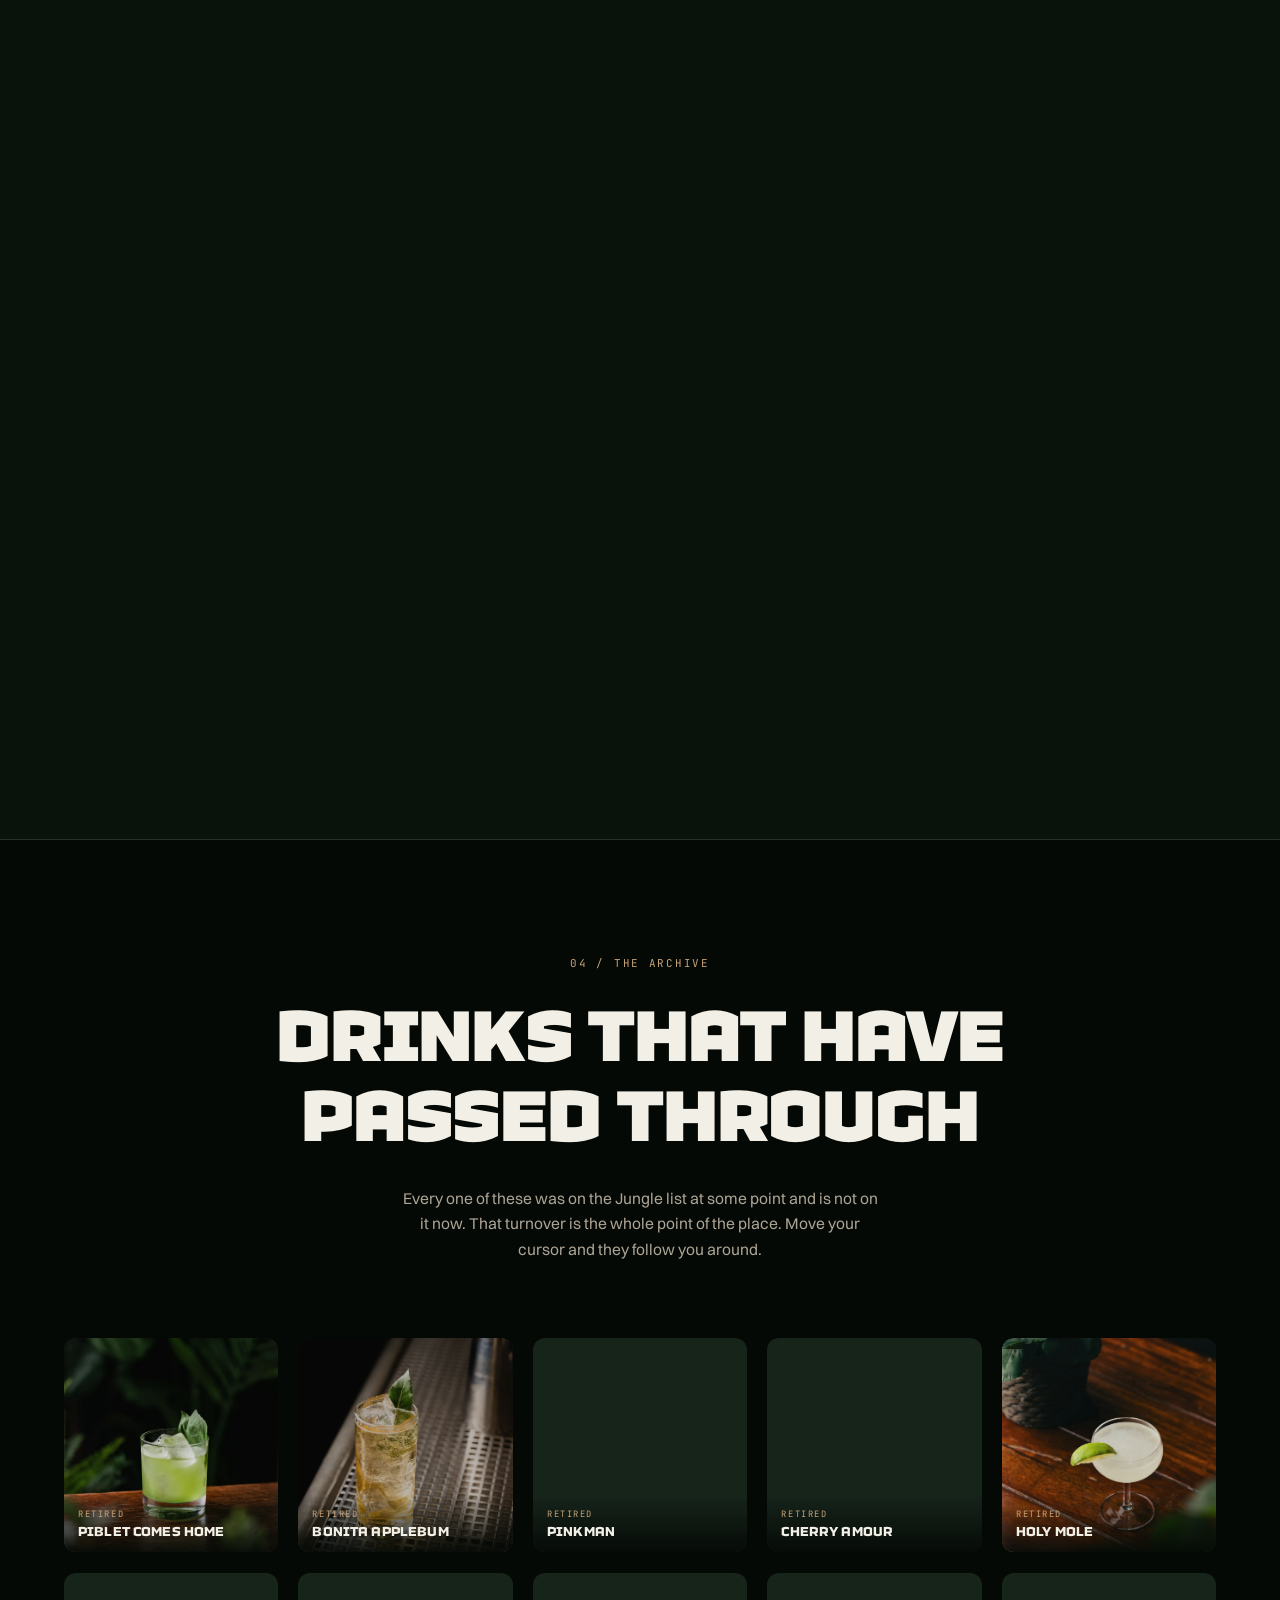
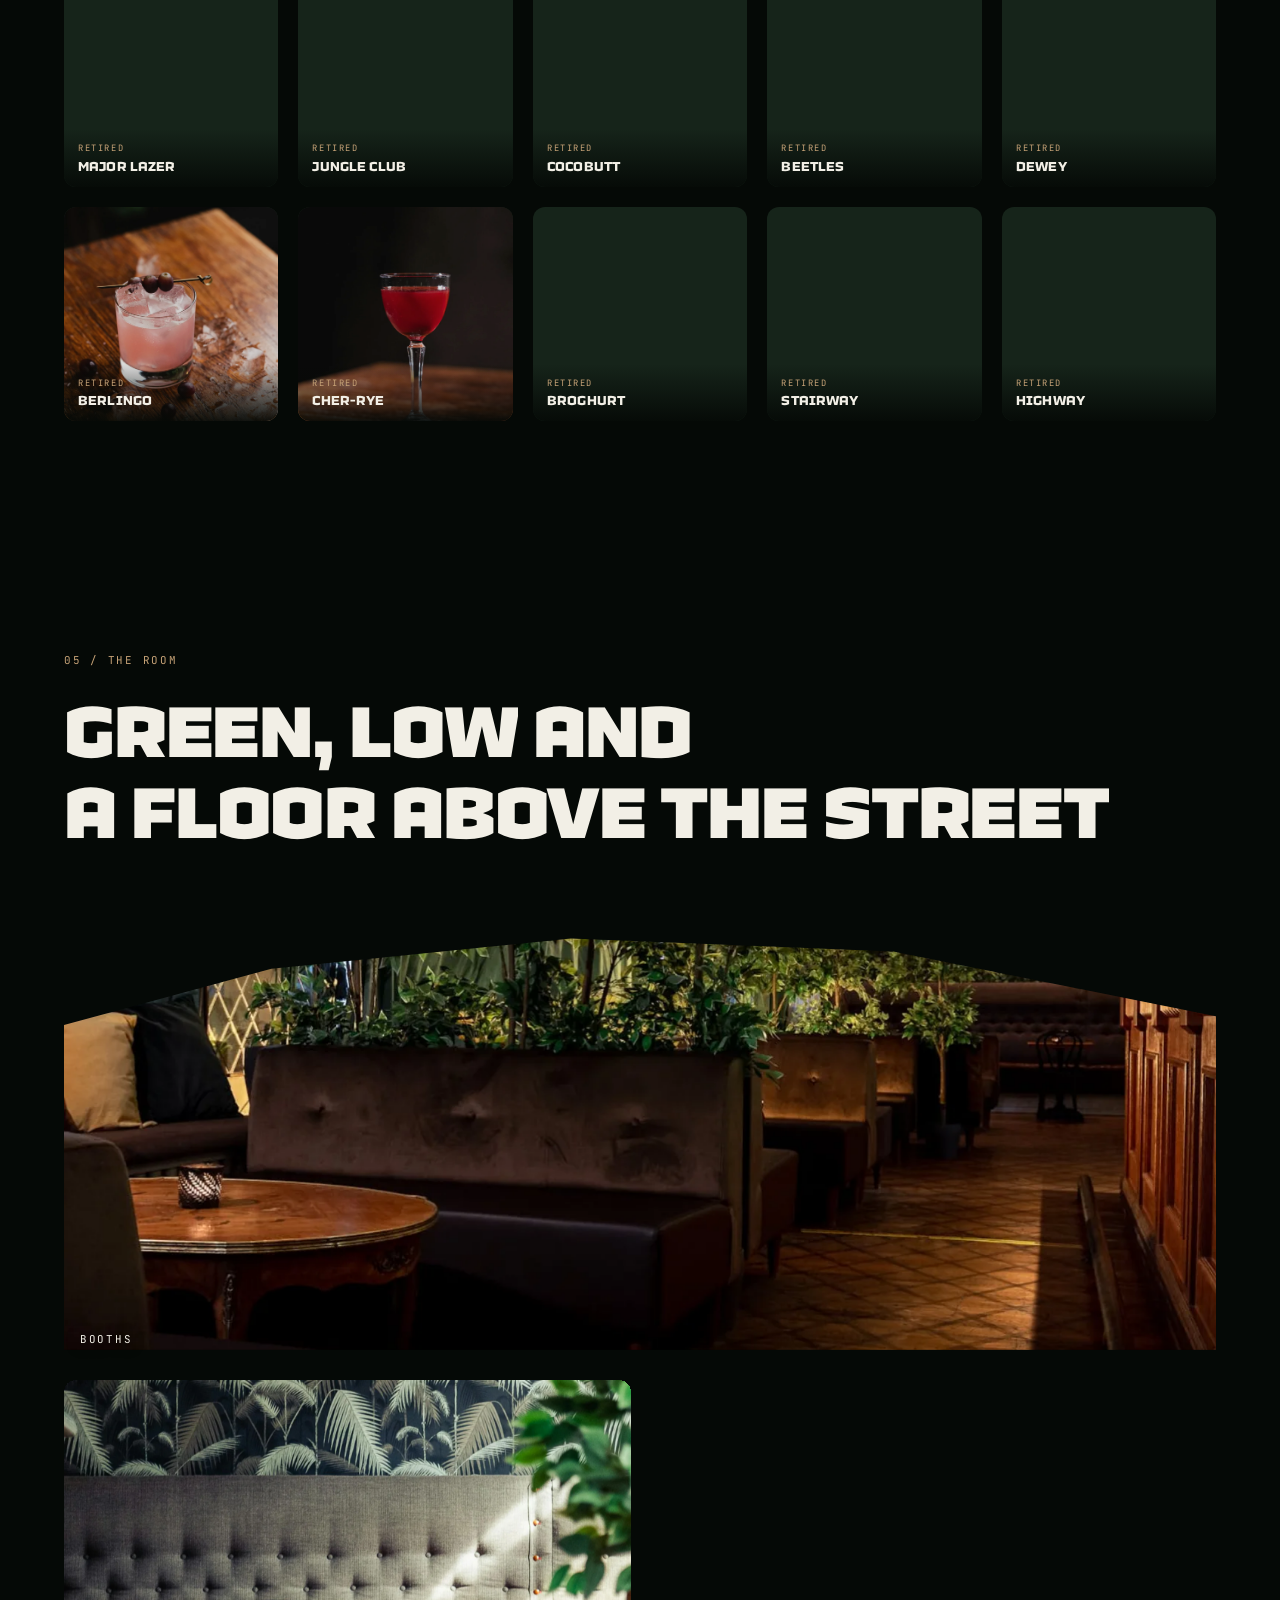
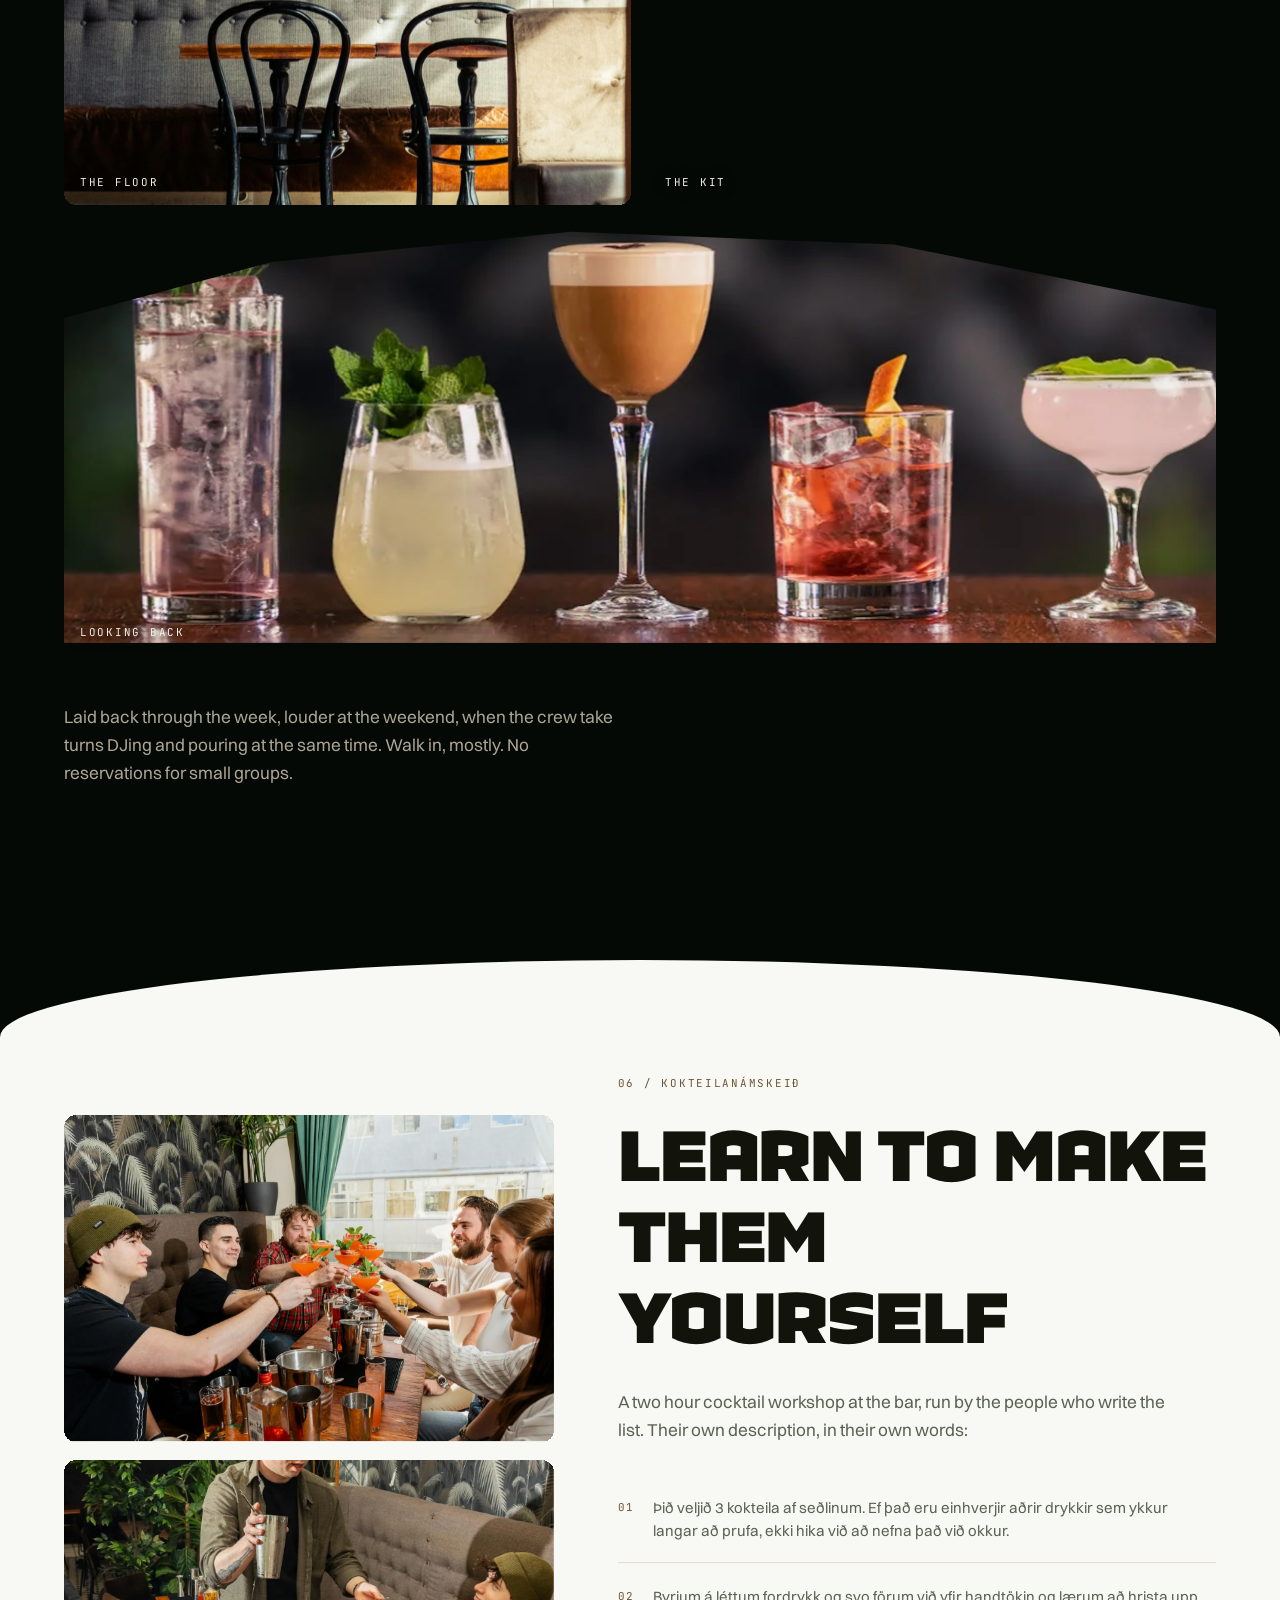
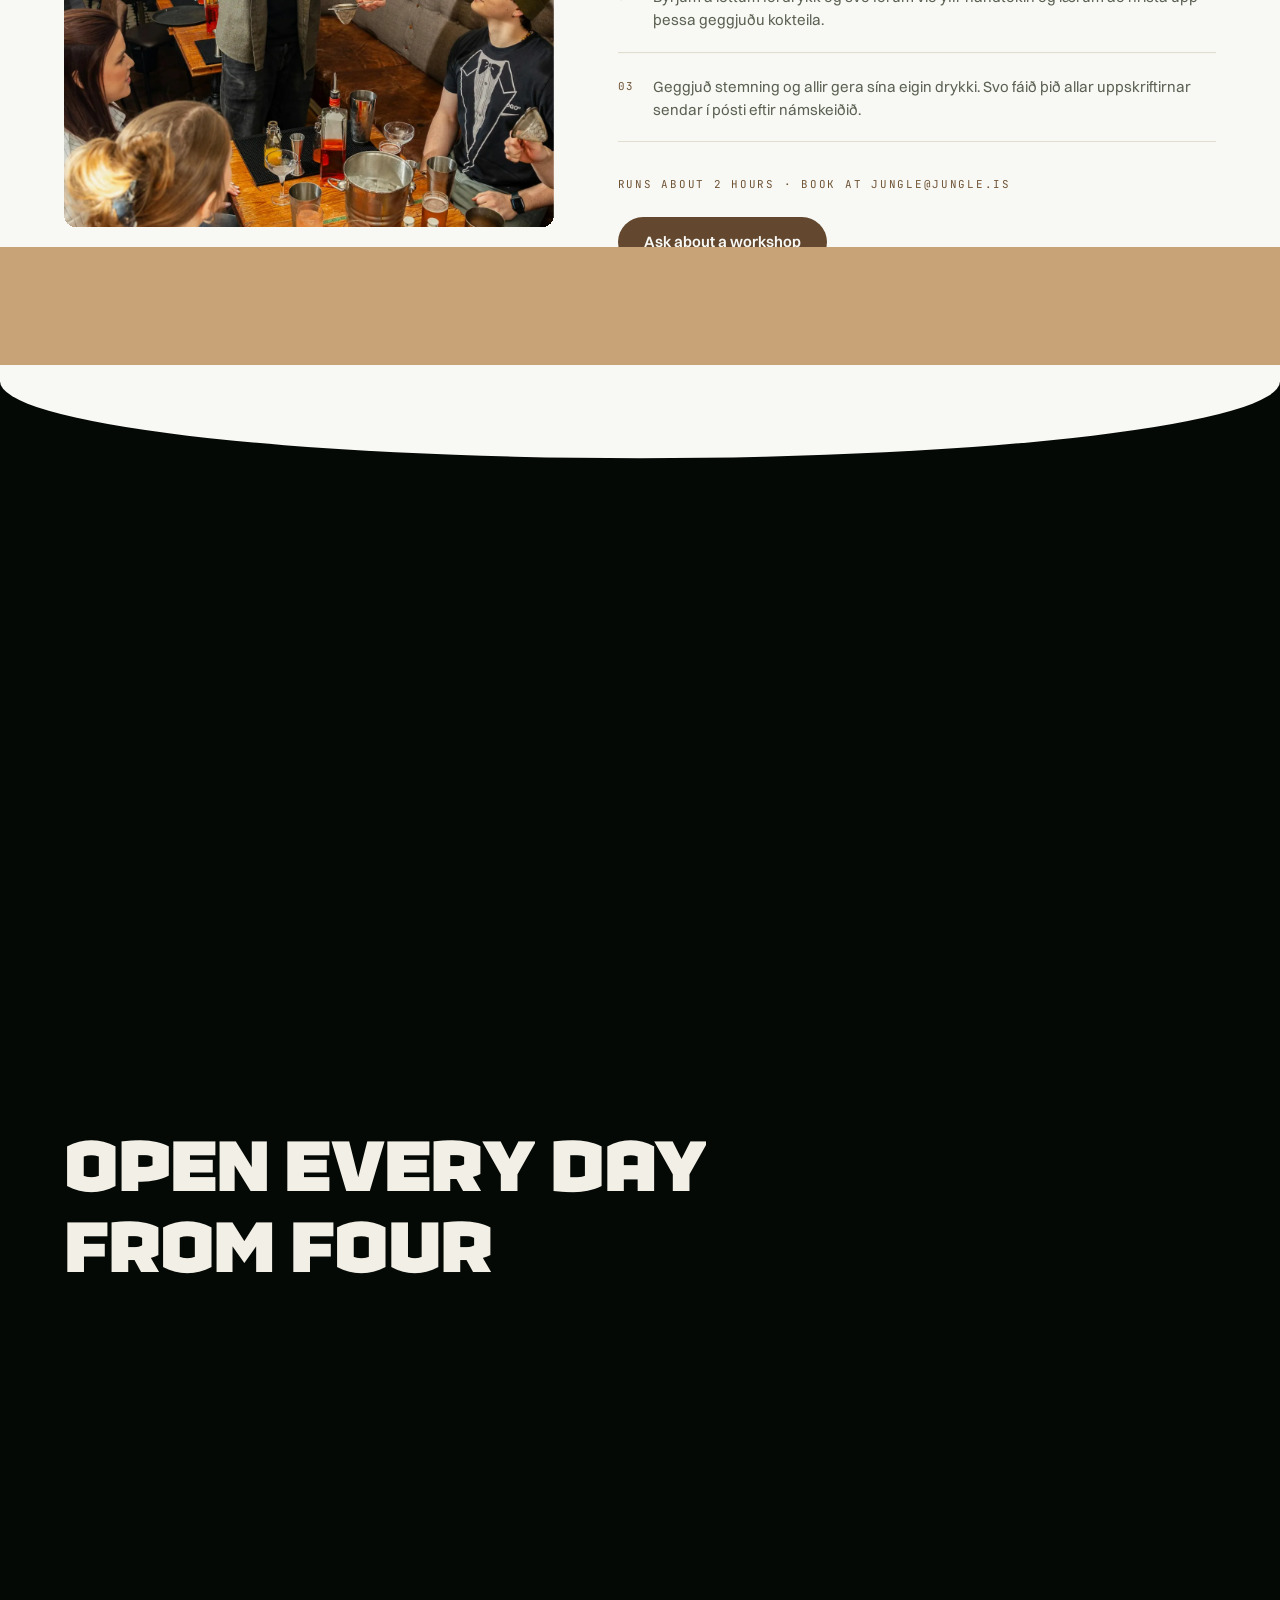
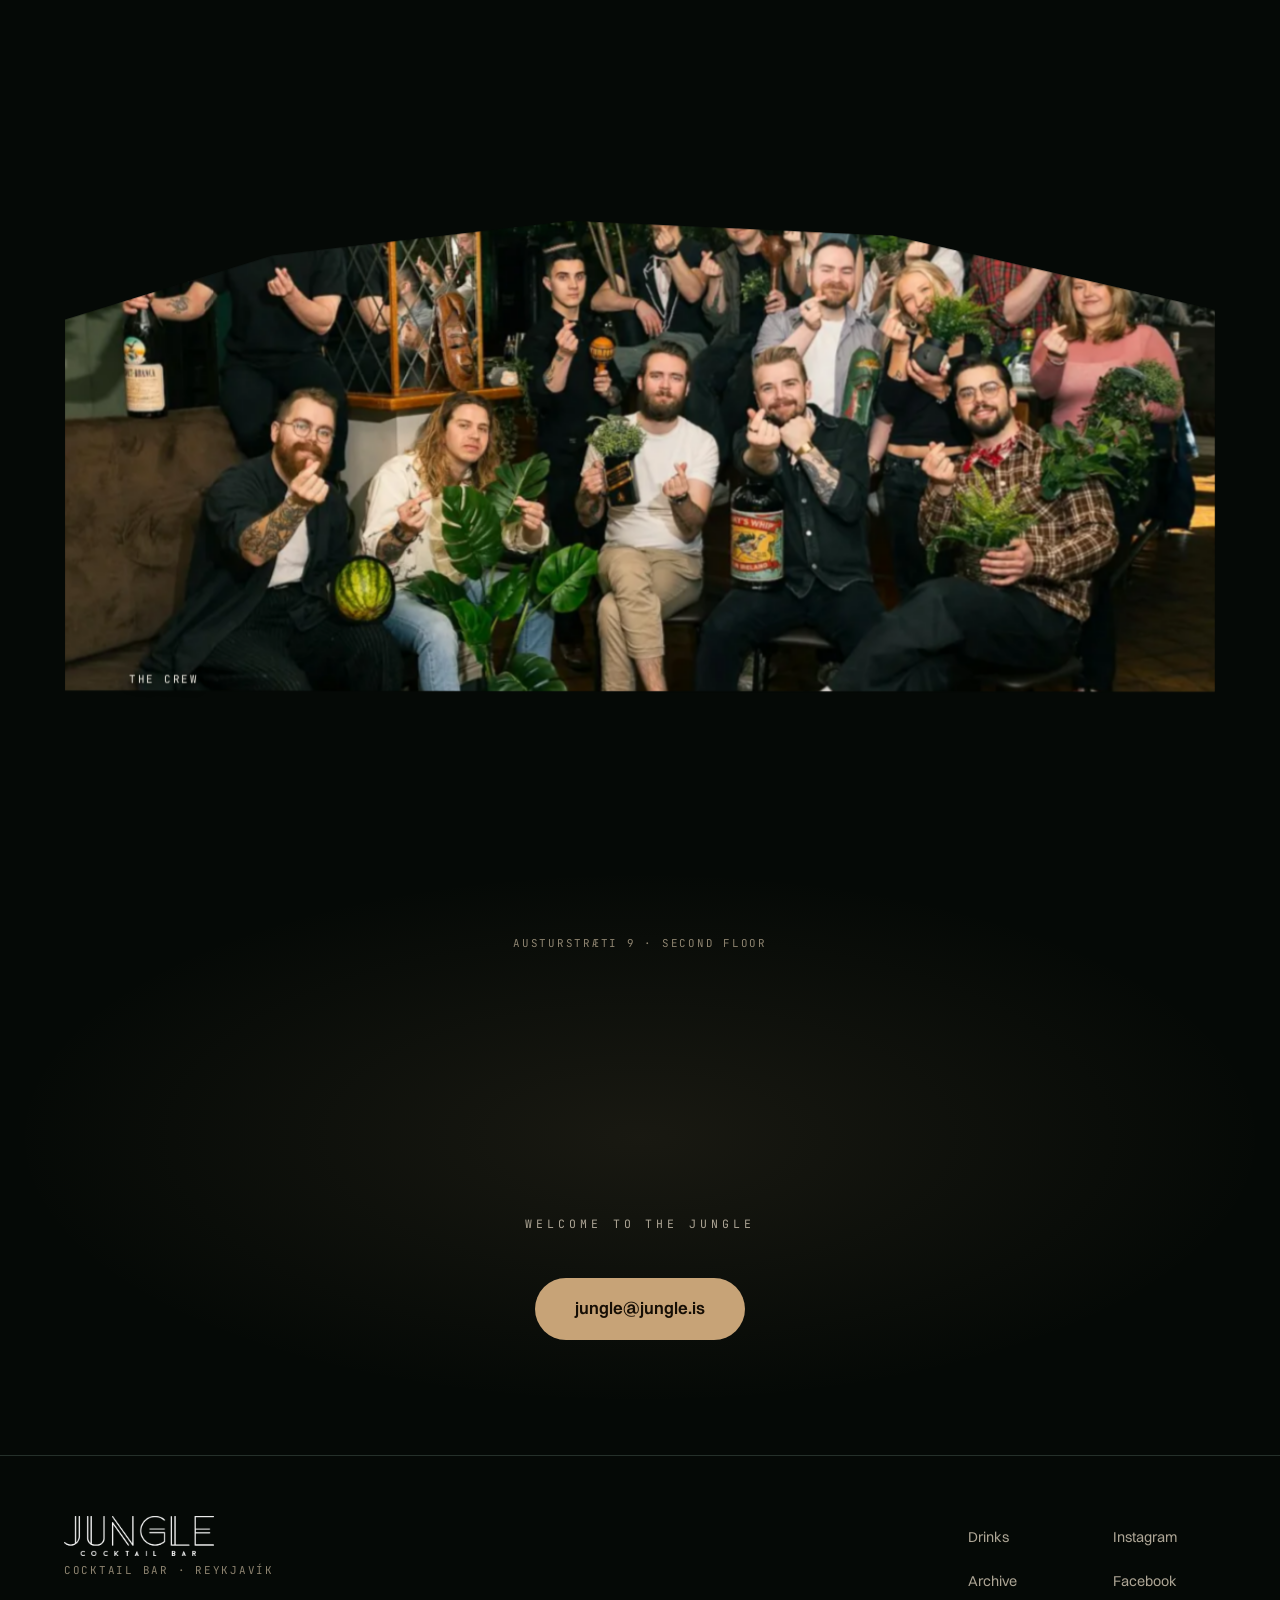
==== commit f54f600d: "Jungle: the SNDR mobile chrome standard — constant bar + sticky awning Same header lineage as Tipsý," ====
--- a/index.html
+++ b/index.html
@@ -49,6 +49,11 @@
 <body>
 
 <a class="skip" href="#main">Skip to content</a>
+
+<!-- THE AWNING — first element in flow. Sticky at top:-100px so it rests
+     inside the iOS status-bar / Dynamic Island strip, the one layer a fixed
+     element can never paint into. Permanent, no state. -->
+<div class="awning" aria-hidden="true"></div>
 
 <!-- ══════════ opening scene ══════════
      The viewport is an empty glass. Liquid rises behind their wordmark on a
--- a/styles.css
+++ b/styles.css
@@ -58,11 +58,15 @@
 
 *,*::before,*::after{box-sizing:border-box}
 html{-webkit-text-size-adjust:100%}
+/* iOS chrome colour. Safari 26 no longer reads theme-color; it samples fixed
+   edge elements' background-color and falls back to BODY's. Both are set so
+   the status strip and the band under the URL bar are the room's darkness. */
+html,body{background-color:var(--void)}
 body{
   margin:0;background:var(--void);color:var(--ink);
   font-family:Switzer,system-ui,sans-serif;font-size:clamp(15px,1.05vw,17px);
   line-height:1.6;-webkit-font-smoothing:antialiased;
-  overflow-x:hidden;
+  overflow-x:clip; /* NEVER hidden — hidden silently kills every sticky descendant */
 }
 body.is-locked{overflow:hidden}
 img,video{max-width:100%;display:block}
@@ -155,24 +159,35 @@
 body.gate-on{overflow:hidden}
 .gate.is-gone{pointer-events:none}
 
-/* ── header: address left, their real logo centred, hours right ── */
+/* ── THE AWNING — the only thing that can own the Dynamic Island strip.
+   A fixed element paints ZERO pixels above the layout viewport, but that
+   strip renders the SCROLLING document, and position:sticky lives in the
+   scrolling layer. Stuck at top:-100px it rests inside the strip itself and
+   keeps it solid ink at every scroll position. At rest it is real headroom
+   so the bar starts below the island zone. Requires overflow-x:clip on the
+   root — hidden kills it silently. Permanent, no state, first in flow. */
+.awning{
+  position:sticky;top:-100px;height:106px;flex:none;
+  z-index:89;background:var(--void);pointer-events:none;
+}
+
+/* ── header: address left, their real logo centred, hours right ──
+   The constant bar. Fixed from FIRST PAINT, 88% ink glass over blur with a
+   hairline under it. It never hides, never reveals, never transforms, never
+   resizes — no scroll listener, no observer, no opacity gate. A header that
+   never moves can never detach, split, or arrive over content. It IS the
+   masthead. Do not reintroduce a scrolled state here. */
 .hdr{
-  position:fixed;inset:0 0 auto;z-index:90;
+  position:fixed;inset:0 0 auto 0;z-index:90;
   display:grid;grid-template-columns:1fr auto 1fr;align-items:center;gap:20px;
   padding:16px var(--pad);
-  transition:padding .5s var(--e),background-color .5s;
-  background:linear-gradient(to bottom,rgba(5,9,6,.72),rgba(5,9,6,0));
-}
-.hdr::after{
-  content:'';position:absolute;left:var(--pad);right:var(--pad);bottom:0;height:1px;
-  background:linear-gradient(to right,transparent,rgba(199,163,119,.42) 22%,rgba(199,163,119,.42) 78%,transparent);
-  transform:scaleX(0);transform-origin:50% 50%;transition:transform .7s var(--e-out);
-}
-.hdr.is-stuck::after{transform:scaleX(1)}
-.hdr.is-stuck{
-  padding-top:10px;padding-bottom:10px;background:rgba(5,9,6,.86);
-  -webkit-backdrop-filter:blur(16px) saturate(1.2);backdrop-filter:blur(16px) saturate(1.2);
-}
+  background-color:rgba(5,9,6,.88);
+  -webkit-backdrop-filter:blur(10px);backdrop-filter:blur(10px);
+  border-bottom:1px solid rgba(199,163,119,.14);
+}
+/* Content passes under a permanent bar, so anchor jumps must stop short of
+   it or the jumped-to heading lands underneath the glass. */
+#top,#main,#drinks,#room,#crew,#workshop,#archive,#rent,#visit{scroll-margin-top:88px}
 .hdr__side{display:flex;align-items:center;gap:16px;color:var(--faint);margin:0}
 .hdr__side sup{font-size:.72em}
 .hdr__side--r{justify-content:flex-end}
@@ -190,9 +205,7 @@
 .hdr__mark{display:block;line-height:0;transition:opacity .3s}
 .hdr__mark img{
   width:clamp(112px,12vw,178px);height:auto;
-  transition:width .5s var(--e);
-}
-.hdr.is-stuck .hdr__mark img{width:clamp(96px,9vw,132px)}
+}
 .hdr__mark:hover{opacity:.82}
 
 .burger{
